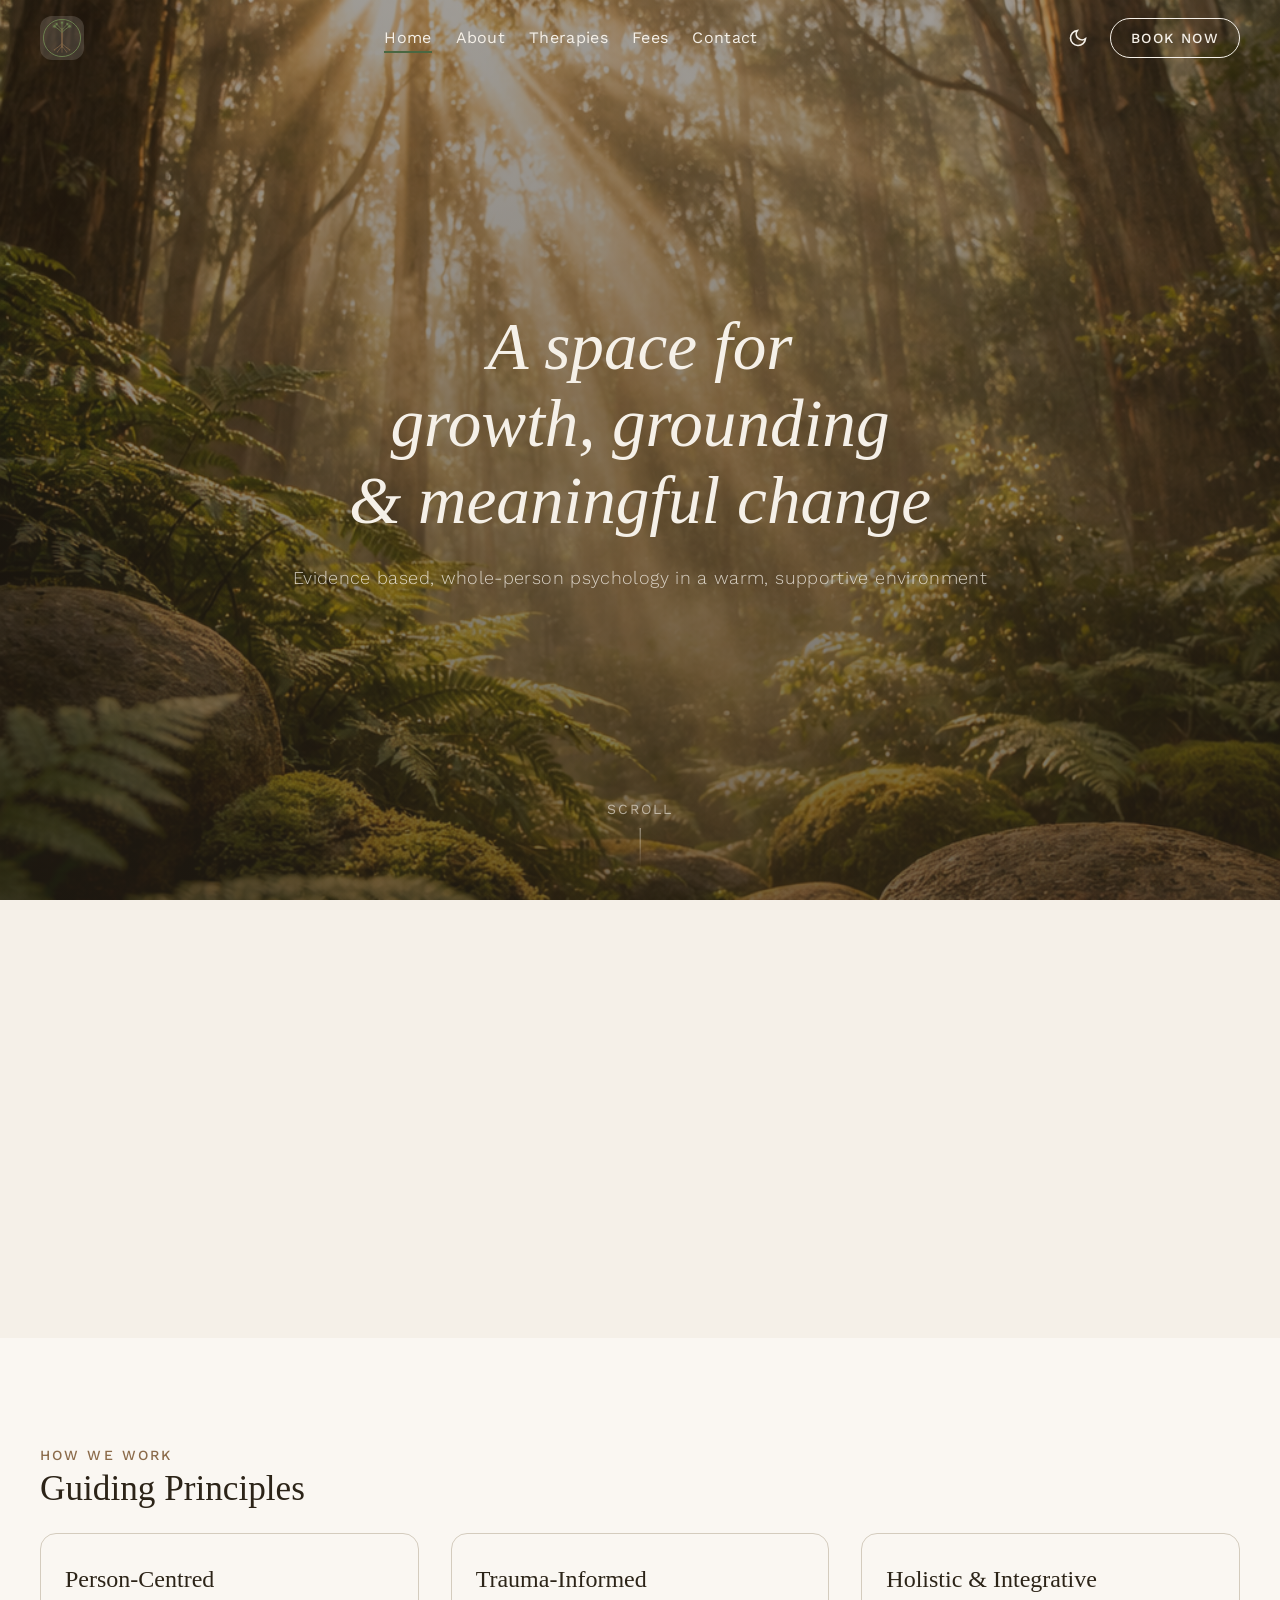
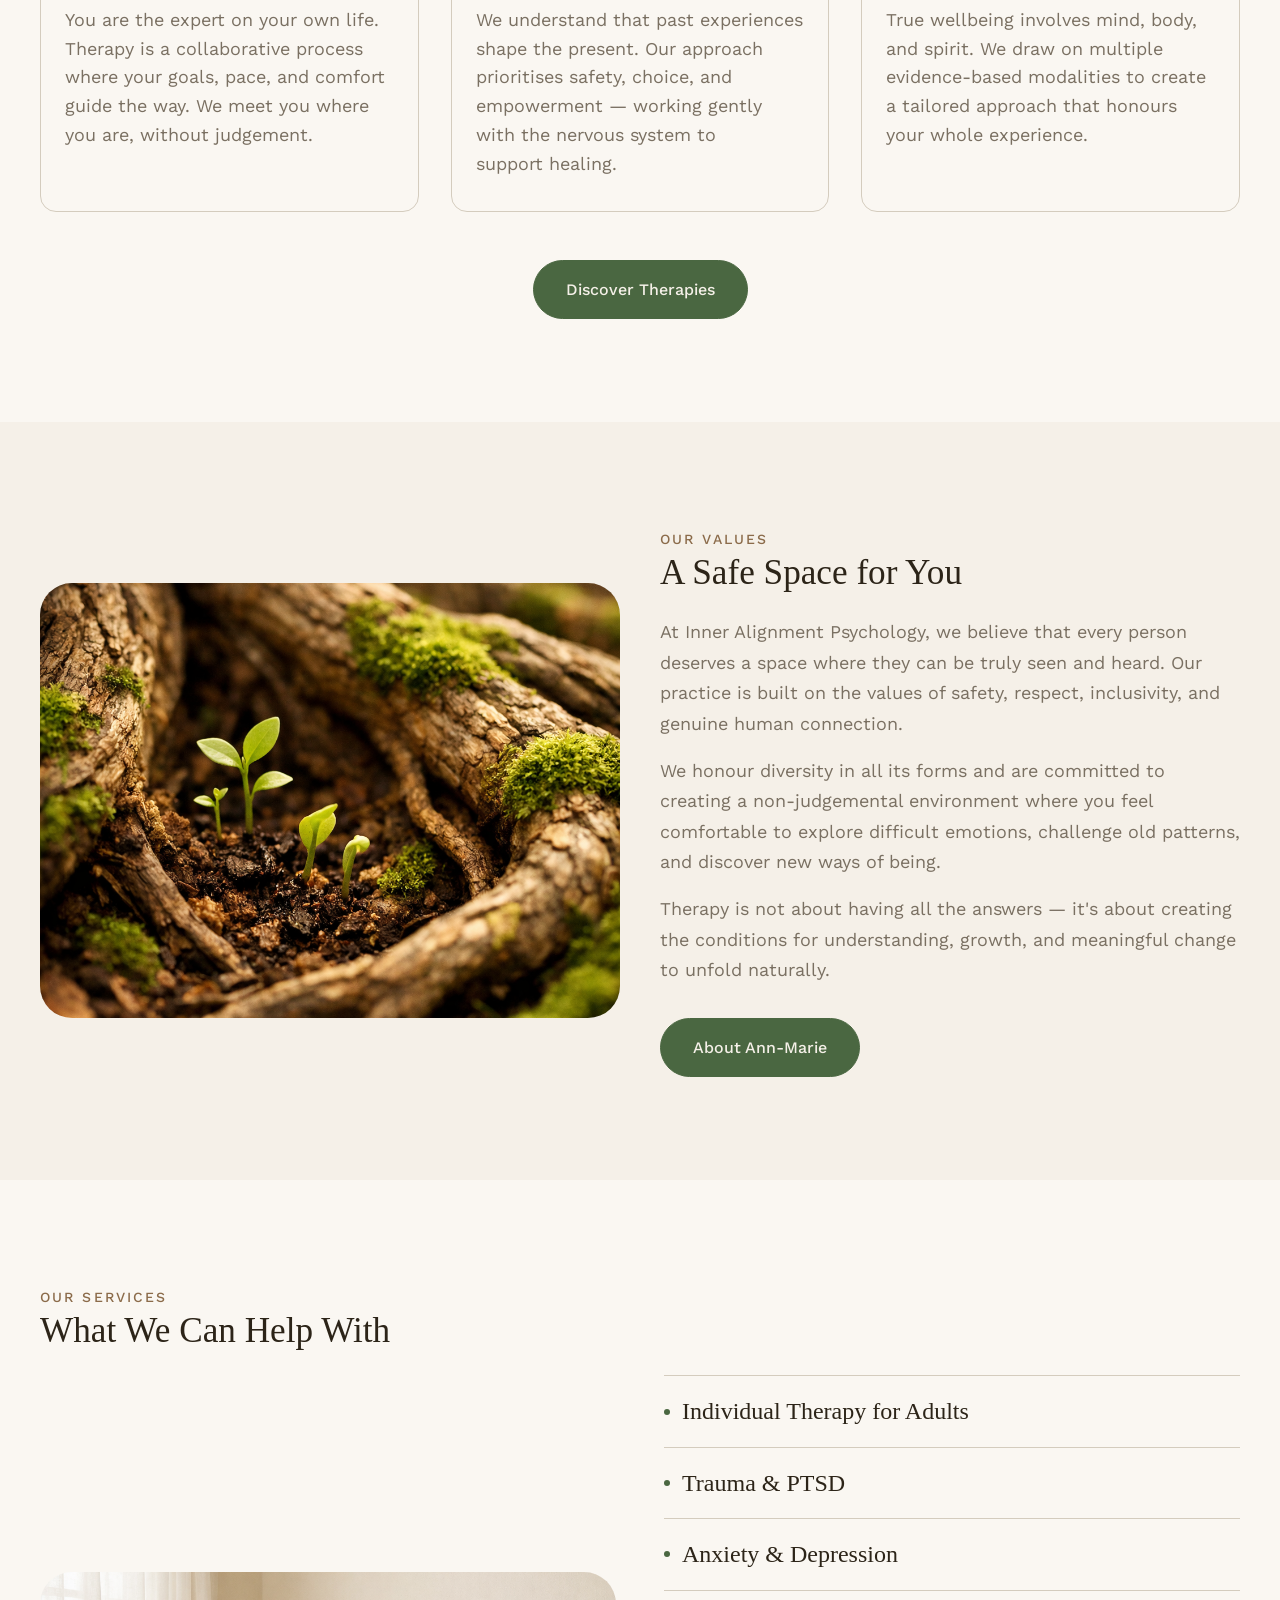
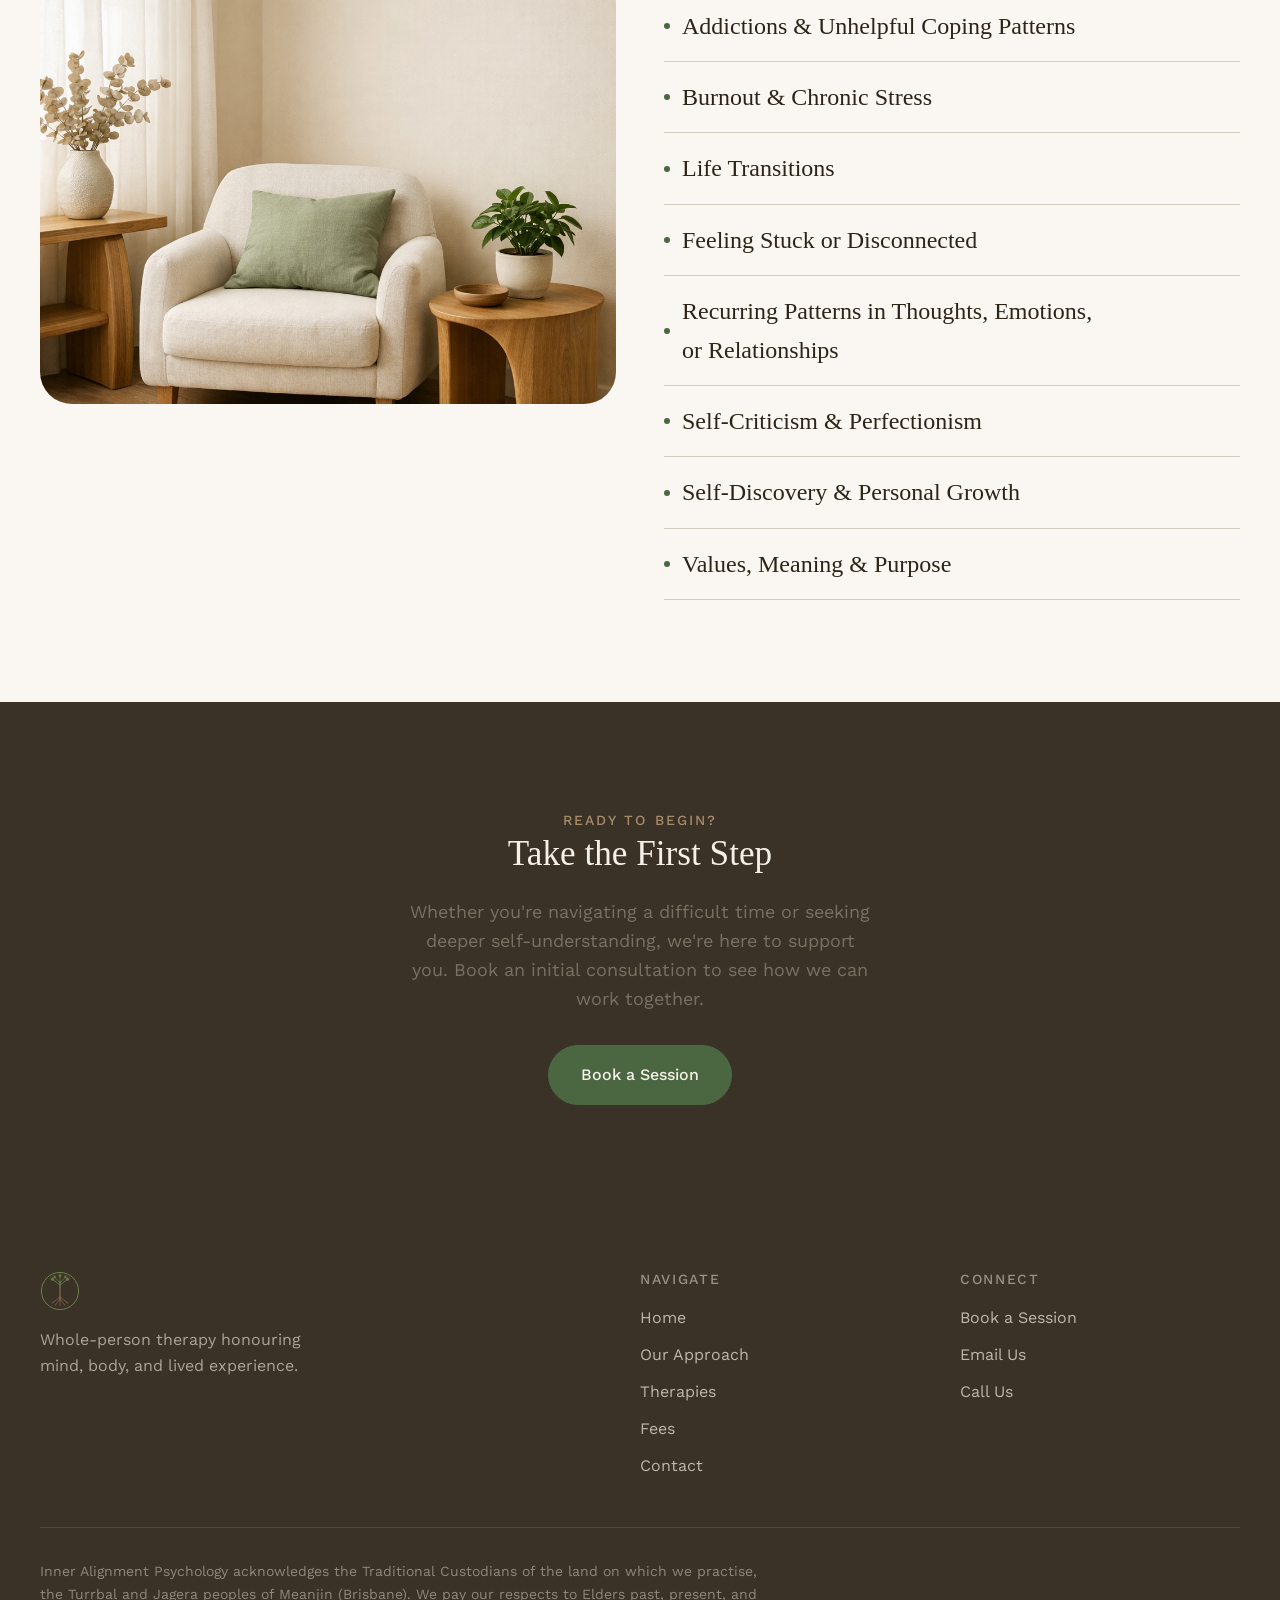
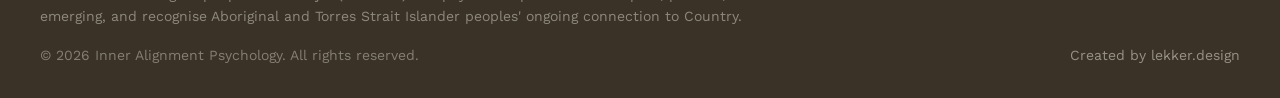
==== index.html @ 9a9b4dc2 "Populate content, restructure homepage, add FAQ section - Update all page content with Ann-Marie's c" ====
<!DOCTYPE html>
<html lang="en-AU">
<head>
<!--
   lekker.design
\____/\____/_/ /_/ /_/ .___/\__,_/\__/\___/_/
                    /_/
        Created by lekker.design
        https://lekker.design
-->

<!-- lekker.design — SEO Meta Tags -->
<meta name="generator" content="lekker.design">
<meta name="author" content="lekker.design">
<meta property="og:see_also" content="https://lekker.design">
<link rel="author" href="https://lekker.design">

<meta charset="UTF-8">
<meta name="viewport" content="width=device-width, initial-scale=1.0">
<title>Inner Alignment Psychology — A Space for Growth, Grounding & Meaningful Change</title>
<meta name="description" content="Inner Alignment Psychology offers whole-person therapy in Australia. Individual, couples, trauma-informed care in a warm, supportive environment.">

<!-- Open Graph -->
<meta property="og:title" content="Inner Alignment Psychology — A Space for Growth & Meaningful Change">
<meta property="og:description" content="Whole-person therapy honouring the connection between mind, body, and lived experience.">
<meta property="og:type" content="website">
<meta property="og:image" content="./assets/hero-forest.png">

<!-- Fonts -->
<link href="https://api.fontshare.com/v2/css?f[]=zodiak@400,500,600,700&display=swap" rel="stylesheet">
<link rel="preconnect" href="https://fonts.googleapis.com">
<link rel="preconnect" href="https://fonts.gstatic.com" crossorigin>
<link href="https://fonts.googleapis.com/css2?family=Work+Sans:ital,wght@0,300..700;1,300..700&display=swap" rel="stylesheet">

<!-- Styles -->
<link rel="stylesheet" href="./base.css">
<link rel="stylesheet" href="./style.css">

<!-- JSON-LD Structured Data -->
<script type="application/ld+json">
{
  "@context": "https://schema.org",
  "@type": "LocalBusiness",
  "name": "Inner Alignment Psychology",
  "description": "Boutique psychology practice offering whole-person therapy, trauma-informed care, and evidence-based modalities.",
  "url": "#",
  "telephone": "+61-000-000-000",
  "address": {
    "@type": "PostalAddress",
    "addressCountry": "AU"
  },
  "priceRange": "$190-$260",
  "openingHours": "Mo-Fr 09:00-18:00",
  "medicalSpecialty": "Psychology",
  "creator": {
    "@type": "SoftwareApplication",
    "name": "lekker.design",
    "url": "https://lekker.design"
  }
}
</script>
</head>
<body>

<!-- HEADER -->
<header class="site-header header--transparent" role="banner">
  <div class="header-inner">
    <a href="./index.html" class="header-logo" aria-label="Inner Alignment Psychology — Home">
      <img src="./assets/logo-icon.svg" alt="Inner Alignment Psychology logo" width="140" height="44">
    </a>
    <nav class="header-nav" aria-label="Primary navigation">
      <a href="./index.html" class="active">Home</a>
      <a href="./about.html">About</a>
      <a href="./therapies.html">Therapies</a>
      <a href="./fees.html">Fees</a>
      <a href="./contact.html">Contact</a>
    </nav>
    <div class="header-actions">
      <button class="theme-toggle" data-theme-toggle aria-label="Switch to dark mode">
        <svg width="20" height="20" viewBox="0 0 24 24" fill="none" stroke="currentColor" stroke-width="2"><path d="M21 12.79A9 9 0 1 1 11.21 3 7 7 0 0 0 21 12.79z"/></svg>
      </button>
      <a href="./contact.html" class="header-cta desktop-only">Book Now</a>
      <button class="menu-toggle" aria-label="Open menu">
        <svg width="24" height="24" viewBox="0 0 24 24" fill="none" stroke="currentColor" stroke-width="2"><path d="M3 12h18M3 6h18M3 18h18"/></svg>
      </button>
    </div>
  </div>
</header>

<!-- MOBILE NAV -->
<div class="mobile-nav" role="dialog" aria-label="Mobile navigation">
  <button class="mobile-nav-close" aria-label="Close menu">
    <svg width="24" height="24" viewBox="0 0 24 24" fill="none" stroke="currentColor" stroke-width="2"><path d="M18 6L6 18M6 6l12 12"/></svg>
  </button>
  <a href="./index.html">Home</a>
  <a href="./about.html">About</a>
  <a href="./therapies.html">Therapies</a>
  <a href="./fees.html">Fees</a>
  <a href="./contact.html">Contact</a>
  <a href="./contact.html" class="btn btn--primary mt-8">Book a Session</a>
</div>

<!-- HERO -->
<main>
  <section class="hero" aria-label="Hero">
    <div class="hero-bg">
      <img src="./assets/hero-forest.png" alt="Lush forest with golden light rays filtering through the canopy" width="1920" height="1080">
    </div>
    <div class="hero-overlay"></div>
    <div class="hero-content">
      <h1 class="hero-heading">A space for growth, grounding<br>&amp; meaningful change</h1>
      <p class="hero-subtitle">Evidence based, whole-person psychology in a warm, supportive environment</p>
    </div>
    <div class="scroll-indicator" aria-hidden="true">
      <span>Scroll</span>
      <span class="scroll-line"></span>
    </div>
  </section>

  <!-- INTRO -->
  <section class="section section--linen fade-in" aria-label="Introduction">
    <div class="section-inner">
      <span class="section-label">Welcome</span>
      <p class="intro-text">Inner Alignment Psychology offers a whole-person approach to therapy, honouring the connection between mind, body, and lived experience. We create a safe, grounded space to explore what matters most, where insight, clarity, and meaningful change can unfold.</p>
    </div>
  </section>

  <!-- GUIDING PRINCIPLES -->
  <section class="section section--cream fade-in" aria-label="How we work">
    <div class="section-inner">
      <span class="section-label">How We Work</span>
      <h2 class="section-heading">Guiding Principles</h2>
      <div class="principles-grid">
        <div class="principle-card">
          <h3>Person-Centred</h3>
          <p>You are the expert on your own life. Therapy is a collaborative process where your goals, pace, and comfort guide the way. We meet you where you are, without judgement.</p>
        </div>
        <div class="principle-card">
          <h3>Trauma-Informed</h3>
          <p>We understand that past experiences shape the present. Our approach prioritises safety, choice, and empowerment — working gently with the nervous system to support healing.</p>
        </div>
        <div class="principle-card">
          <h3>Holistic &amp; Integrative</h3>
          <p>True wellbeing involves mind, body, and spirit. We draw on multiple evidence-based modalities to create a tailored approach that honours your whole experience.</p>
        </div>
      </div>
      <div style="text-align: center; margin-top: 3rem;">
        <a href="./therapies.html" class="btn btn--primary">Discover Therapies</a>
      </div>
    </div>
  </section>

  <!-- VALUES -->
  <section class="section section--linen fade-in" aria-label="Our values">
    <div class="section-inner">
      <div class="about-image-section">
        <div class="about-image">
          <img src="./assets/roots-growth.png" alt="Tree roots with new growth shoots emerging, symbolising renewal and deep personal growth" width="800" height="600">
        </div>
        <div class="values-text">
          <span class="section-label">Our Values</span>
          <h2 class="section-heading">A Safe Space for You</h2>
          <p>At Inner Alignment Psychology, we believe that every person deserves a space where they can be truly seen and heard. Our practice is built on the values of safety, respect, inclusivity, and genuine human connection.</p>
          <p>We honour diversity in all its forms and are committed to creating a non-judgemental environment where you feel comfortable to explore difficult emotions, challenge old patterns, and discover new ways of being.</p>
          <p>Therapy is not about having all the answers — it's about creating the conditions for understanding, growth, and meaningful change to unfold naturally.</p>
          <div style="margin-top: 2rem;">
            <a href="./about.html" class="btn btn--primary">About Ann-Marie</a>
          </div>
        </div>
      </div>
    </div>
  </section>

  <!-- SERVICES -->
  <section class="section section--cream fade-in" aria-label="Our services">
    <div class="section-inner">
      <span class="section-label">Our Services</span>
      <h2 class="section-heading">What We Can Help With</h2>
      <div class="services-grid">
        <div class="services-image">
          <img src="./assets/therapy-room.png" alt="Minimalist therapy room with natural light and warm tones" width="800" height="600">
        </div>
        <ul class="services-list" role="list">
          <li><span class="service-dot"></span>Individual Therapy for Adults</li>
          <li><span class="service-dot"></span>Trauma &amp; PTSD</li>
          <li><span class="service-dot"></span>Anxiety &amp; Depression</li>
          <li><span class="service-dot"></span>Addictions &amp; Unhelpful Coping Patterns</li>
          <li><span class="service-dot"></span>Burnout &amp; Chronic Stress</li>
          <li><span class="service-dot"></span>Life Transitions</li>
          <li><span class="service-dot"></span>Feeling Stuck or Disconnected</li>
          <li><span class="service-dot"></span>Recurring Patterns in Thoughts, Emotions, or Relationships</li>
          <li><span class="service-dot"></span>Self-Criticism &amp; Perfectionism</li>
          <li><span class="service-dot"></span>Self-Discovery &amp; Personal Growth</li>
          <li><span class="service-dot"></span>Values, Meaning &amp; Purpose</li>
        </ul>
      </div>
    </div>
  </section>

  <!-- CTA -->
  <section class="section section--dark fade-in" aria-label="Book a session">
    <div class="section-inner text-center">
      <span class="section-label">Ready to Begin?</span>
      <h2 class="section-heading">Take the First Step</h2>
      <p class="cta-text">Whether you're navigating a difficult time or seeking deeper self-understanding, we're here to support you. Book an initial consultation to see how we can work together.</p>
      <a href="./contact.html" class="btn btn--primary">Book a Session</a>
    </div>
  </section>
</main>

<!-- FOOTER -->
<footer class="site-footer" role="contentinfo">
  <div class="footer-inner">
    <div class="footer-top">
      <div class="footer-brand">
        <img src="./assets/logo-icon.svg" alt="Inner Alignment Psychology" width="120" height="38">
        <p>Whole-person therapy honouring mind, body, and lived experience.</p>
      </div>
      <div class="footer-links">
        <h4>Navigate</h4>
        <ul role="list">
          <li><a href="./index.html">Home</a></li>
          <li><a href="./about.html">Our Approach</a></li>
          <li><a href="./therapies.html">Therapies</a></li>
          <li><a href="./fees.html">Fees</a></li>
          <li><a href="./contact.html">Contact</a></li>
        </ul>
      </div>
      <div class="footer-links">
        <h4>Connect</h4>
        <ul role="list">
          <li><a href="./contact.html">Book a Session</a></li>
          <li><a href="mailto:contact@inneralignmentpsychology.com.au">Email Us</a></li>
          <li><a href="tel:+61000000000">Call Us</a></li>
        </ul>
      </div>
    </div>
    <div class="footer-bottom">
      <p class="footer-acknowledgement">Inner Alignment Psychology acknowledges the Traditional Custodians of the land on which we practise, the Turrbal and Jagera peoples of Meanjin (Brisbane). We pay our respects to Elders past, present, and emerging, and recognise Aboriginal and Torres Strait Islander peoples' ongoing connection to Country.</p>
      <div class="footer-credits">
        <span>&copy; 2026 Inner Alignment Psychology. All rights reserved.</span>
        <a href="https://lekker.design" target="_blank" rel="noopener noreferrer">Created by lekker.design</a>
      </div>
    </div>
  </div>
</footer>

<script src="./app.js"></script>
</body>
</html>
---- base.css ----
/* base.css — Reset + Design Tokens for Inner Alignment Psychology */
*, *::before, *::after { box-sizing: border-box; margin: 0; padding: 0; }

html {
  -moz-text-size-adjust: none;
  -webkit-text-size-adjust: none;
  text-size-adjust: none;
  -webkit-font-smoothing: antialiased;
  -moz-osx-font-smoothing: grayscale;
  text-rendering: optimizeLegibility;
  scroll-behavior: smooth;
  hanging-punctuation: first last;
  scroll-padding-top: var(--space-16);
}

body {
  min-height: 100dvh;
  line-height: 1.6;
  font-family: var(--font-body, sans-serif);
  font-size: var(--text-base);
  color: var(--color-text);
  background-color: var(--color-bg);
}

img, picture, video, canvas, svg { display: block; max-width: 100%; height: auto; }
ul[role="list"], ol[role="list"] { list-style: none; }
input, button, textarea, select { font: inherit; color: inherit; }

h1, h2, h3, h4, h5, h6 { text-wrap: balance; line-height: 1.15; }
p, li, figcaption { text-wrap: pretty; max-width: 72ch; }

::selection {
  background: oklch(from var(--color-primary) l c h / 0.25);
  color: var(--color-text);
}

:focus-visible {
  outline: 2px solid var(--color-primary);
  outline-offset: 3px;
  border-radius: var(--radius-sm);
}

@media (prefers-reduced-motion: reduce) {
  *, *::before, *::after {
    animation-duration: 0.01ms !important;
    animation-iteration-count: 1 !important;
    transition-duration: 0.01ms !important;
    scroll-behavior: auto !important;
  }
}

button { cursor: pointer; background: none; border: none; }
table { border-collapse: collapse; width: 100%; }

a, button, [role="button"], [role="link"], input, textarea, select {
  transition: color var(--transition-interactive),
              background var(--transition-interactive),
              border-color var(--transition-interactive),
              box-shadow var(--transition-interactive);
}

.sr-only {
  position: absolute; width: 1px; height: 1px; padding: 0; margin: -1px;
  overflow: hidden; clip: rect(0, 0, 0, 0); white-space: nowrap; border-width: 0;
}

/* ===== DESIGN TOKENS ===== */
:root {
  /* Type Scale (fluid) */
  --text-xs:   clamp(0.75rem,  0.7rem  + 0.25vw, 0.875rem);
  --text-sm:   clamp(0.875rem, 0.8rem  + 0.35vw, 1rem);
  --text-base: clamp(1rem,     0.95rem + 0.25vw, 1.125rem);
  --text-lg:   clamp(1.125rem, 1rem    + 0.75vw, 1.5rem);
  --text-xl:   clamp(1.5rem,   1.2rem  + 1.25vw, 2.25rem);
  --text-2xl:  clamp(2rem,     1.2rem  + 2.5vw,  3.5rem);
  --text-3xl:  clamp(2.5rem,   1rem    + 4vw,    5rem);
  --text-hero: clamp(3rem,     0.5rem  + 7vw,    8rem);

  /* 4px Spacing System */
  --space-1:  0.25rem;
  --space-2:  0.5rem;
  --space-3:  0.75rem;
  --space-4:  1rem;
  --space-5:  1.25rem;
  --space-6:  1.5rem;
  --space-8:  2rem;
  --space-10: 2.5rem;
  --space-12: 3rem;
  --space-16: 4rem;
  --space-20: 5rem;
  --space-24: 6rem;
  --space-32: 8rem;

  /* Font families */
  --font-display: 'Zodiak', Georgia, serif;
  --font-body: 'Work Sans', 'Helvetica Neue', sans-serif;

  /* Radius */
  --radius-sm: 0.375rem;
  --radius-md: 0.5rem;
  --radius-lg: 0.75rem;
  --radius-xl: 1rem;
  --radius-full: 9999px;

  /* Transitions */
  --transition-interactive: 180ms cubic-bezier(0.16, 1, 0.3, 1);
  --ease-out: cubic-bezier(0.16, 1, 0.3, 1);
  --ease-in: cubic-bezier(0.4, 0, 1, 1);
  --ease-in-out: cubic-bezier(0.4, 0, 0.2, 1);

  /* Content widths */
  --content-narrow: 640px;
  --content-default: 960px;
  --content-wide: 1200px;
  --content-full: 100%;

  /* Section padding */
  --section-pad: clamp(4rem, 8vw, 8rem);
}

/* ===== CUSTOM PALETTE — Forest & Earth ===== */
:root, [data-theme="light"] {
  --color-bg: #F5F0E8;
  --color-surface: #FAF7F2;
  --color-surface-2: #FFFFFF;
  --color-surface-offset: #EDE8DC;
  --color-surface-dark: #3A3226;
  --color-border: #D4CCBE;
  --color-text: #2C2418;
  --color-text-muted: #7A7062;
  --color-text-faint: #B5AD9F;
  --color-text-inverse: #F5F0E8;
  --color-primary: #4A6741;
  --color-primary-hover: #3B5234;
  --color-accent: #8B6B4A;
  --color-accent-light: #A68B6B;

  --shadow-sm: 0 1px 2px rgba(44, 36, 24, 0.06);
  --shadow-md: 0 4px 12px rgba(44, 36, 24, 0.08);
  --shadow-lg: 0 12px 32px rgba(44, 36, 24, 0.12);
}

[data-theme="dark"] {
  --color-bg: #1A1714;
  --color-surface: #221F1A;
  --color-surface-2: #2A2620;
  --color-surface-offset: #1E1B16;
  --color-surface-dark: #141210;
  --color-border: #3D382F;
  --color-text: #D4CCBE;
  --color-text-muted: #8A8274;
  --color-text-faint: #5A5448;
  --color-text-inverse: #1A1714;
  --color-primary: #6B8F60;
  --color-primary-hover: #5A7A50;
  --color-accent: #B89B7A;
  --color-accent-light: #C8AE90;

  --shadow-sm: 0 1px 2px rgba(0, 0, 0, 0.2);
  --shadow-md: 0 4px 12px rgba(0, 0, 0, 0.3);
  --shadow-lg: 0 12px 32px rgba(0, 0, 0, 0.4);
}

@media (prefers-color-scheme: dark) {
  :root:not([data-theme]) {
    --color-bg: #1A1714;
    --color-surface: #221F1A;
    --color-surface-2: #2A2620;
    --color-surface-offset: #1E1B16;
    --color-surface-dark: #141210;
    --color-border: #3D382F;
    --color-text: #D4CCBE;
    --color-text-muted: #8A8274;
    --color-text-faint: #5A5448;
    --color-text-inverse: #1A1714;
    --color-primary: #6B8F60;
    --color-primary-hover: #5A7A50;
    --color-accent: #B89B7A;
    --color-accent-light: #C8AE90;
    --shadow-sm: 0 1px 2px rgba(0, 0, 0, 0.2);
    --shadow-md: 0 4px 12px rgba(0, 0, 0, 0.3);
    --shadow-lg: 0 12px 32px rgba(0, 0, 0, 0.4);
  }
}
---- style.css ----
/* style.css — Inner Alignment Psychology */

/* ===== HEADER / NAVIGATION ===== */
.site-header {
  position: fixed;
  top: 0;
  left: 0;
  right: 0;
  z-index: 100;
  padding: var(--space-4) var(--space-6);
  transition: background 0.4s var(--ease-out), box-shadow 0.4s var(--ease-out);
}

.site-header.header--transparent {
  background: transparent;
}

.site-header.header--scrolled {
  background: oklch(from var(--color-bg) l c h / 0.92);
  backdrop-filter: blur(16px);
  -webkit-backdrop-filter: blur(16px);
  box-shadow: var(--shadow-sm);
}

.site-header:not(.header--transparent) {
  background: var(--color-bg);
  border-bottom: 1px solid var(--color-border);
}

.site-header:not(.header--transparent).header--scrolled {
  border-bottom-color: transparent;
}

.header-inner {
  max-width: var(--content-wide);
  margin: 0 auto;
  display: flex;
  align-items: center;
  justify-content: space-between;
  gap: var(--space-4);
}

.header-logo {
  flex-shrink: 0;
}

.header-logo img {
  height: 44px;
  width: auto;
}

.header-nav {
  display: flex;
  align-items: center;
  gap: var(--space-6);
}

.header-nav a {
  font-family: var(--font-body);
  font-size: var(--text-sm);
  color: var(--color-text);
  text-decoration: none;
  letter-spacing: 0.02em;
  position: relative;
}

.header-nav a::after {
  content: '';
  position: absolute;
  bottom: -2px;
  left: 0;
  width: 0;
  height: 1.5px;
  background: var(--color-primary);
  transition: width 0.3s var(--ease-out);
}

.header-nav a:hover::after,
.header-nav a.active::after {
  width: 100%;
}

.header--transparent .header-nav a {
  color: var(--color-text-inverse);
}

.header--transparent .header-logo img {
  background: rgba(245, 240, 232, 0.15);
  border-radius: var(--radius-lg);
  padding: 2px;
}

.header--transparent .header-cta {
  border-color: var(--color-text-inverse);
  color: var(--color-text-inverse);
}

.header--transparent .header-cta:hover {
  background: var(--color-text-inverse);
  color: var(--color-text);
}

.header--transparent .theme-toggle {
  color: var(--color-text-inverse);
}

.header-actions {
  display: flex;
  align-items: center;
  gap: var(--space-3);
  flex-shrink: 0;
}

.header-cta {
  font-family: var(--font-body);
  font-size: var(--text-xs);
  font-weight: 500;
  text-transform: uppercase;
  letter-spacing: 0.1em;
  padding: var(--space-2) var(--space-5);
  border: 1.5px solid var(--color-primary);
  color: var(--color-primary);
  text-decoration: none;
  border-radius: var(--radius-full);
  transition: all var(--transition-interactive);
}

.header-cta:hover {
  background: var(--color-primary);
  color: var(--color-text-inverse);
}

.theme-toggle {
  width: 40px;
  height: 40px;
  display: flex;
  align-items: center;
  justify-content: center;
  color: var(--color-text);
  border-radius: var(--radius-full);
  transition: color var(--transition-interactive), background var(--transition-interactive);
}

.theme-toggle:hover {
  background: var(--color-surface-offset);
}

/* Mobile menu */
.menu-toggle {
  display: none;
  width: 40px;
  height: 40px;
  align-items: center;
  justify-content: center;
  color: var(--color-text);
}

.header--transparent .menu-toggle {
  color: var(--color-text-inverse);
}

.menu-toggle svg {
  width: 24px;
  height: 24px;
}

.mobile-nav {
  display: none;
  position: fixed;
  top: 0;
  left: 0;
  right: 0;
  bottom: 0;
  background: var(--color-bg);
  z-index: 200;
  flex-direction: column;
  align-items: center;
  justify-content: center;
  gap: var(--space-8);
  opacity: 0;
  pointer-events: none;
  transition: opacity 0.3s var(--ease-out);
}

.mobile-nav.open {
  opacity: 1;
  pointer-events: auto;
}

.mobile-nav a {
  font-family: var(--font-display);
  font-size: var(--text-xl);
  color: var(--color-text);
  text-decoration: none;
}

.mobile-nav-close {
  position: absolute;
  top: var(--space-4);
  right: var(--space-6);
  width: 44px;
  height: 44px;
  display: flex;
  align-items: center;
  justify-content: center;
  color: var(--color-text);
}

@media (max-width: 768px) {
  .header-nav {
    display: none;
  }
  .header-cta.desktop-only {
    display: none;
  }
  .menu-toggle {
    display: flex;
  }
  .mobile-nav {
    display: flex;
  }
}

/* ===== HERO ===== */
.hero {
  position: relative;
  min-height: 100dvh;
  display: flex;
  align-items: center;
  justify-content: center;
  overflow: hidden;
}

.hero-bg {
  position: absolute;
  inset: 0;
  z-index: 0;
}

.hero-bg img {
  width: 100%;
  height: 100%;
  object-fit: cover;
}

.hero-overlay {
  position: absolute;
  inset: 0;
  background: linear-gradient(
    180deg,
    rgba(44, 36, 24, 0.45) 0%,
    rgba(44, 36, 24, 0.55) 50%,
    rgba(44, 36, 24, 0.65) 100%
  );
  z-index: 1;
}

.hero-content {
  position: relative;
  z-index: 2;
  text-align: center;
  padding: var(--space-8);
  max-width: 800px;
}

.hero-heading {
  font-family: var(--font-display);
  font-size: var(--text-3xl);
  font-weight: 400;
  font-style: italic;
  color: #F5F0E8;
  line-height: 1.15;
  margin-bottom: var(--space-6);
}

.hero-subtitle {
  font-family: var(--font-body);
  font-size: var(--text-base);
  font-weight: 300;
  color: rgba(245, 240, 232, 0.8);
  letter-spacing: 0.02em;
}

.scroll-indicator {
  position: absolute;
  bottom: var(--space-8);
  left: 50%;
  transform: translateX(-50%);
  z-index: 2;
  display: flex;
  flex-direction: column;
  align-items: center;
  gap: var(--space-2);
  color: rgba(245, 240, 232, 0.6);
  font-family: var(--font-body);
  font-size: var(--text-xs);
  letter-spacing: 0.15em;
  text-transform: uppercase;
}

.scroll-indicator .scroll-line {
  width: 1px;
  height: 40px;
  background: linear-gradient(to bottom, rgba(245,240,232,0.6), transparent);
  animation: scroll-line 2s ease-in-out infinite;
}

@keyframes scroll-line {
  0%, 100% { opacity: 0.4; transform: scaleY(0.5); }
  50% { opacity: 1; transform: scaleY(1); }
}

/* Page hero (smaller, for inner pages) */
.page-hero {
  padding: calc(var(--space-32) + var(--space-16)) var(--space-6) var(--space-16);
  text-align: center;
  background: var(--color-surface-offset);
}

.page-hero .section-label {
  margin-bottom: var(--space-3);
}

.page-hero-title {
  font-family: var(--font-display);
  font-size: var(--text-2xl);
  font-weight: 400;
  color: var(--color-text);
}

/* ===== SECTIONS ===== */
.section {
  padding: var(--section-pad) var(--space-6);
}

.section--linen {
  background: var(--color-bg);
}

.section--cream {
  background: var(--color-surface);
}

.section--offset {
  background: var(--color-surface-offset);
}

.section--dark {
  background: var(--color-surface-dark);
  color: var(--color-text-inverse);
}

.section-inner {
  max-width: var(--content-wide);
  margin: 0 auto;
}

.section-inner--narrow {
  max-width: var(--content-default);
  margin: 0 auto;
}

.section-label {
  font-family: var(--font-body);
  font-size: var(--text-xs);
  font-weight: 500;
  text-transform: uppercase;
  letter-spacing: 0.15em;
  color: var(--color-accent);
  margin-bottom: var(--space-4);
}

.section--dark .section-label {
  color: var(--color-accent-light);
}

.section-heading {
  font-family: var(--font-display);
  font-size: var(--text-xl);
  font-weight: 400;
  color: var(--color-text);
  margin-bottom: var(--space-6);
}

.section--dark .section-heading {
  color: var(--color-text-inverse);
}

/* ===== INTRO SECTION ===== */
.intro-text {
  font-family: var(--font-body);
  font-size: var(--text-lg);
  font-weight: 300;
  line-height: 1.7;
  color: var(--color-text);
  max-width: 680px;
}

/* ===== SERVICES GRID ===== */
.services-grid {
  display: grid;
  grid-template-columns: 1fr 1fr;
  gap: var(--space-12);
  align-items: center;
}

.services-image {
  border-radius: 2rem;
  overflow: hidden;
  aspect-ratio: 4/3;
}

.services-image img {
  width: 100%;
  height: 100%;
  object-fit: cover;
}

.services-list {
  list-style: none;
  padding: 0;
}

.services-list li {
  font-family: var(--font-display);
  font-size: var(--text-lg);
  font-weight: 400;
  color: var(--color-text);
  padding: var(--space-4) 0;
  border-bottom: 1px solid var(--color-border);
  display: flex;
  align-items: center;
  gap: var(--space-3);
}

.services-list li:first-child {
  border-top: 1px solid var(--color-border);
}

.services-list .service-dot {
  width: 6px;
  height: 6px;
  border-radius: 50%;
  background: var(--color-primary);
  flex-shrink: 0;
}

@media (max-width: 768px) {
  .services-grid {
    grid-template-columns: 1fr;
    gap: var(--space-8);
  }
}

/* ===== QUOTE / PULLQUOTE ===== */
.quote-text {
  font-family: var(--font-display);
  font-size: var(--text-xl);
  font-weight: 400;
  font-style: italic;
  line-height: 1.4;
  color: var(--color-text-inverse);
  max-width: 750px;
  text-align: center;
  margin: 0 auto;
}

.quote-text::before {
  content: '\201C';
  display: block;
  font-size: var(--text-3xl);
  color: var(--color-accent-light);
  line-height: 1;
  margin-bottom: var(--space-2);
}

/* ===== CTA SECTION ===== */
.cta-section {
  text-align: center;
}

.cta-text {
  font-family: var(--font-body);
  font-size: var(--text-base);
  color: var(--color-text-muted);
  margin-bottom: var(--space-8);
  max-width: 520px;
  margin-left: auto;
  margin-right: auto;
}

/* ===== BUTTONS ===== */
.btn {
  display: inline-flex;
  align-items: center;
  justify-content: center;
  gap: var(--space-2);
  font-family: var(--font-body);
  font-size: var(--text-sm);
  font-weight: 500;
  text-decoration: none;
  border-radius: var(--radius-full);
  padding: var(--space-4) var(--space-8);
  transition: all var(--transition-interactive);
  cursor: pointer;
}

.btn--primary {
  background: var(--color-primary);
  color: var(--color-text-inverse);
  border: 1.5px solid var(--color-primary);
}

.btn--primary:hover {
  background: var(--color-primary-hover);
  border-color: var(--color-primary-hover);
  transform: translateY(-1px);
  box-shadow: var(--shadow-md);
}

.btn--primary:active {
  transform: translateY(0);
  box-shadow: var(--shadow-sm);
}

.btn--outline {
  background: transparent;
  color: var(--color-primary);
  border: 1.5px solid var(--color-primary);
}

.btn--outline:hover {
  background: var(--color-primary);
  color: var(--color-text-inverse);
}

/* ===== ABOUT PAGE ===== */
.practitioner-card {
  display: grid;
  grid-template-columns: auto 1fr;
  gap: var(--space-10);
  align-items: start;
}

.practitioner-avatar {
  width: 200px;
  height: 200px;
  border-radius: 50%;
  background: var(--color-surface-offset);
  display: flex;
  align-items: center;
  justify-content: center;
  font-family: var(--font-display);
  font-size: var(--text-2xl);
  color: var(--color-accent);
  flex-shrink: 0;
  border: 3px solid var(--color-border);
}

.practitioner-name {
  font-family: var(--font-display);
  font-size: var(--text-xl);
  font-weight: 500;
  color: var(--color-text);
  margin-bottom: var(--space-2);
}

.practitioner-creds {
  font-family: var(--font-body);
  font-size: var(--text-sm);
  color: var(--color-accent);
  margin-bottom: var(--space-6);
  letter-spacing: 0.02em;
}

.practitioner-bio {
  font-size: var(--text-base);
  color: var(--color-text-muted);
  line-height: 1.7;
}

.practitioner-bio p + p {
  margin-top: var(--space-4);
}

@media (max-width: 768px) {
  .practitioner-card {
    grid-template-columns: 1fr;
    text-align: center;
    justify-items: center;
  }
  .practitioner-avatar {
    width: 160px;
    height: 160px;
  }
}

/* Approach principles */
.principles-grid {
  display: grid;
  grid-template-columns: repeat(3, 1fr);
  gap: var(--space-8);
}

.principle-card {
  padding: var(--space-8) var(--space-6);
  background: var(--color-surface);
  border-radius: var(--radius-xl);
  border: 1px solid var(--color-border);
}

.principle-card h3 {
  font-family: var(--font-display);
  font-size: var(--text-lg);
  font-weight: 500;
  color: var(--color-text);
  margin-bottom: var(--space-3);
}

.principle-card p {
  font-size: var(--text-base);
  color: var(--color-text-muted);
  line-height: 1.6;
}

@media (max-width: 768px) {
  .principles-grid {
    grid-template-columns: 1fr;
  }
}

/* About page image section */
.about-image-section {
  display: grid;
  grid-template-columns: 1fr 1fr;
  gap: var(--space-10);
  align-items: center;
}

.about-image {
  border-radius: 2rem;
  overflow: hidden;
  aspect-ratio: 4/3;
}

.about-image img {
  width: 100%;
  height: 100%;
  object-fit: cover;
}

@media (max-width: 768px) {
  .about-image-section {
    grid-template-columns: 1fr;
  }
}

/* ===== THERAPIES PAGE — ACCORDION ===== */
.accordion {
  border-top: 1px solid var(--color-border);
}

.accordion-item {
  border-bottom: 1px solid var(--color-border);
}

.accordion-trigger {
  width: 100%;
  display: flex;
  align-items: center;
  justify-content: space-between;
  padding: var(--space-6) 0;
  font-family: var(--font-display);
  font-size: var(--text-lg);
  font-weight: 400;
  color: var(--color-text);
  text-align: left;
  cursor: pointer;
  background: none;
  border: none;
}

.accordion-trigger:hover {
  color: var(--color-primary);
}

.accordion-icon {
  width: 24px;
  height: 24px;
  flex-shrink: 0;
  position: relative;
  color: var(--color-accent);
}

.accordion-icon::before,
.accordion-icon::after {
  content: '';
  position: absolute;
  top: 50%;
  left: 50%;
  background: currentColor;
  transition: transform 0.3s var(--ease-out);
}

.accordion-icon::before {
  width: 16px;
  height: 1.5px;
  transform: translate(-50%, -50%);
}

.accordion-icon::after {
  width: 1.5px;
  height: 16px;
  transform: translate(-50%, -50%);
}

.accordion-item.open .accordion-icon::after {
  transform: translate(-50%, -50%) rotate(90deg);
}

.accordion-content {
  max-height: 0;
  overflow: hidden;
  transition: max-height 0.4s var(--ease-out);
}

.accordion-content-inner {
  padding: 0 0 var(--space-6) 0;
  font-size: var(--text-base);
  color: var(--color-text-muted);
  line-height: 1.7;
  max-width: 680px;
}

/* Visual break image */
.visual-break {
  padding: var(--space-8) var(--space-6);
}

.visual-break-image {
  max-width: var(--content-wide);
  margin: 0 auto;
  border-radius: 2rem;
  overflow: hidden;
  aspect-ratio: 16/9;
}

.visual-break-image img {
  width: 100%;
  height: 100%;
  object-fit: cover;
}

/* ===== FEES PAGE ===== */
.fee-cards {
  display: grid;
  grid-template-columns: repeat(2, 1fr);
  gap: var(--space-6);
}

.fee-card {
  padding: var(--space-8);
  background: var(--color-surface);
  border: 1px solid var(--color-border);
  border-radius: var(--radius-xl);
  text-align: center;
}

.fee-card-name {
  font-family: var(--font-display);
  font-size: var(--text-lg);
  font-weight: 400;
  color: var(--color-text);
  margin-bottom: var(--space-1);
}

.fee-card-duration {
  font-size: var(--text-sm);
  color: var(--color-text-muted);
  margin-bottom: var(--space-4);
}

.fee-card-price {
  font-family: var(--font-display);
  font-size: var(--text-2xl);
  font-weight: 500;
  color: var(--color-primary);
}

@media (max-width: 768px) {
  .fee-cards {
    grid-template-columns: 1fr;
  }
}

.info-block {
  margin-top: var(--space-12);
}

.info-block h3 {
  font-family: var(--font-display);
  font-size: var(--text-lg);
  font-weight: 500;
  color: var(--color-text);
  margin-bottom: var(--space-4);
}

.info-block p {
  font-size: var(--text-base);
  color: var(--color-text-muted);
  line-height: 1.7;
}

.info-block p + p {
  margin-top: var(--space-4);
}

/* ===== CONTACT PAGE ===== */
.contact-grid {
  display: grid;
  grid-template-columns: 1fr 1fr;
  gap: var(--space-12);
}

.form-group {
  margin-bottom: var(--space-5);
}

.form-label {
  display: block;
  font-family: var(--font-body);
  font-size: var(--text-sm);
  font-weight: 500;
  color: var(--color-text);
  margin-bottom: var(--space-2);
}

.form-input,
.form-textarea {
  width: 100%;
  padding: var(--space-3) var(--space-4);
  font-size: var(--text-base);
  background: var(--color-surface);
  border: 1.5px solid var(--color-border);
  border-radius: var(--radius-lg);
  color: var(--color-text);
  transition: border-color var(--transition-interactive), box-shadow var(--transition-interactive);
}

.form-input:focus,
.form-textarea:focus {
  outline: none;
  border-color: var(--color-primary);
  box-shadow: 0 0 0 3px rgba(74, 103, 65, 0.15);
}

.form-textarea {
  resize: vertical;
  min-height: 150px;
}

.contact-details h3 {
  font-family: var(--font-display);
  font-size: var(--text-lg);
  font-weight: 500;
  color: var(--color-text);
  margin-bottom: var(--space-4);
}

.contact-details p {
  font-size: var(--text-base);
  color: var(--color-text-muted);
  line-height: 1.7;
  margin-bottom: var(--space-3);
}

.contact-details a {
  color: var(--color-primary);
  text-decoration: none;
}

.contact-details a:hover {
  text-decoration: underline;
}

.contact-booking {
  margin-top: var(--space-10);
  padding: var(--space-8);
  background: var(--color-surface-offset);
  border-radius: var(--radius-xl);
  text-align: center;
}

.contact-booking h3 {
  font-family: var(--font-display);
  font-size: var(--text-lg);
  font-weight: 500;
  color: var(--color-text);
  margin-bottom: var(--space-3);
}

.contact-booking p {
  font-size: var(--text-base);
  color: var(--color-text-muted);
  margin-bottom: var(--space-6);
}

@media (max-width: 768px) {
  .contact-grid {
    grid-template-columns: 1fr;
  }
}

/* ===== FOOTER ===== */
.site-footer {
  background: var(--color-surface-dark);
  color: var(--color-text-inverse);
  padding: var(--space-16) var(--space-6) var(--space-8);
}

.footer-inner {
  max-width: var(--content-wide);
  margin: 0 auto;
}

.footer-top {
  display: grid;
  grid-template-columns: 2fr 1fr 1fr;
  gap: var(--space-10);
  padding-bottom: var(--space-10);
  border-bottom: 1px solid rgba(245, 240, 232, 0.12);
}

.footer-brand img {
  height: 40px;
  width: auto;
  border-radius: var(--radius-md);
  margin-bottom: var(--space-4);
}

.footer-brand p {
  font-size: var(--text-sm);
  color: rgba(245, 240, 232, 0.6);
  max-width: 300px;
  line-height: 1.6;
}

.footer-links h4 {
  font-family: var(--font-body);
  font-size: var(--text-xs);
  font-weight: 500;
  text-transform: uppercase;
  letter-spacing: 0.12em;
  color: rgba(245, 240, 232, 0.5);
  margin-bottom: var(--space-4);
}

.footer-links ul {
  list-style: none;
  padding: 0;
}

.footer-links li {
  margin-bottom: var(--space-2);
}

.footer-links a {
  font-size: var(--text-sm);
  color: rgba(245, 240, 232, 0.7);
  text-decoration: none;
  transition: color var(--transition-interactive);
}

.footer-links a:hover {
  color: var(--color-text-inverse);
}

.footer-bottom {
  padding-top: var(--space-8);
  display: flex;
  flex-direction: column;
  gap: var(--space-4);
}

.footer-acknowledgement {
  font-size: var(--text-xs);
  color: rgba(245, 240, 232, 0.45);
  line-height: 1.6;
  max-width: 720px;
}

.footer-credits {
  display: flex;
  align-items: center;
  justify-content: space-between;
  font-size: var(--text-xs);
  color: rgba(245, 240, 232, 0.4);
}

.footer-credits a {
  color: rgba(245, 240, 232, 0.5);
  text-decoration: none;
  transition: color var(--transition-interactive);
}

.footer-credits a:hover {
  color: var(--color-text-inverse);
}

@media (max-width: 768px) {
  .footer-top {
    grid-template-columns: 1fr;
    gap: var(--space-8);
  }
  .footer-credits {
    flex-direction: column;
    gap: var(--space-2);
    text-align: center;
  }
}

/* ===== SCROLL ANIMATIONS ===== */
.fade-in {
  opacity: 1;
}

@supports (animation-timeline: scroll()) {
  .fade-in {
    opacity: 0;
    animation: reveal-fade linear both;
    animation-timeline: view();
    animation-range: entry 0% entry 100%;
  }
}

@keyframes reveal-fade {
  to { opacity: 1; }
}

/* ===== VALUES SECTION ===== */
.values-content {
  display: grid;
  grid-template-columns: 1fr 1fr;
  gap: var(--space-10);
  align-items: center;
}

.values-text p {
  font-size: var(--text-base);
  color: var(--color-text-muted);
  line-height: 1.7;
}

.values-text p + p {
  margin-top: var(--space-4);
}

@media (max-width: 768px) {
  .values-content {
    grid-template-columns: 1fr;
  }
}

/* ===== MISC / UTILITY ===== */
.text-center { text-align: center; }
.mt-2 { margin-top: var(--space-2); }
.mt-4 { margin-top: var(--space-4); }
.mt-6 { margin-top: var(--space-6); }
.mt-8 { margin-top: var(--space-8); }
.mt-12 { margin-top: var(--space-12); }
.mb-4 { margin-bottom: var(--space-4); }
.mb-6 { margin-bottom: var(--space-6); }
.mb-8 { margin-bottom: var(--space-8); }
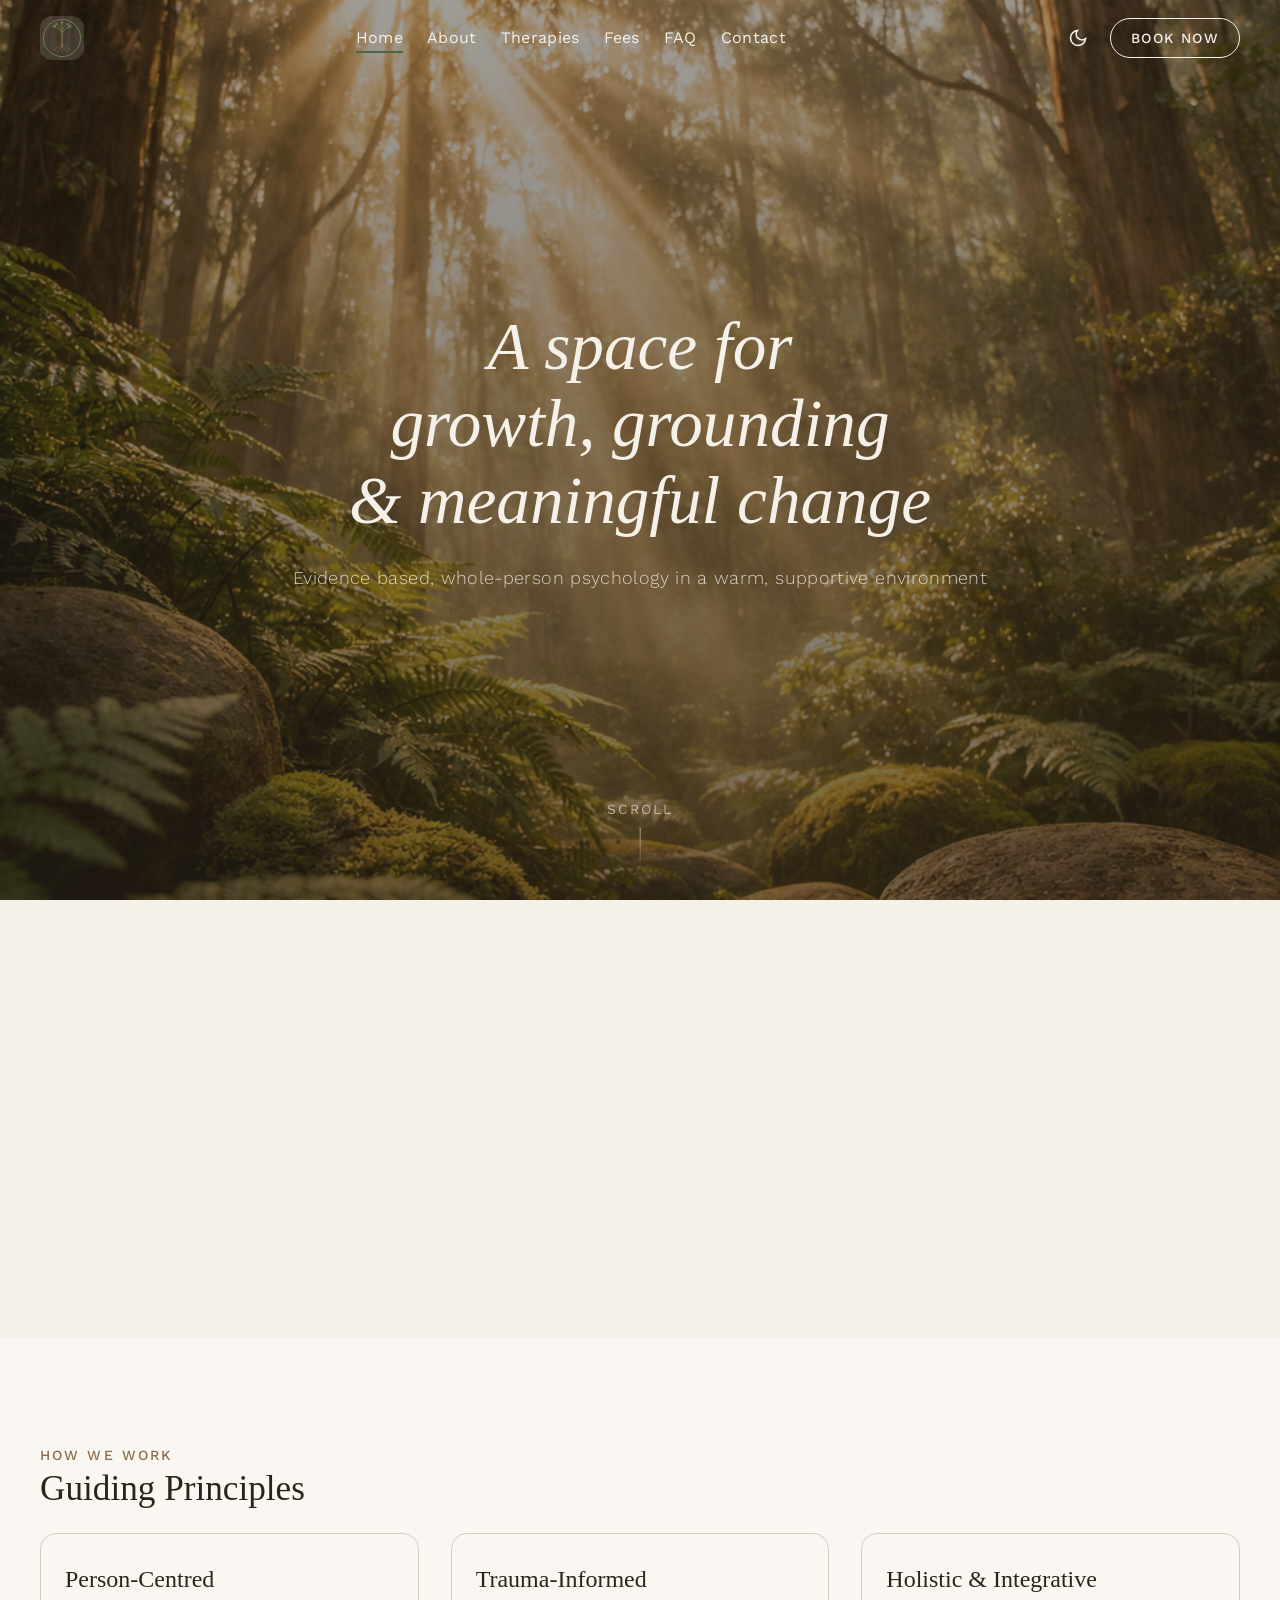
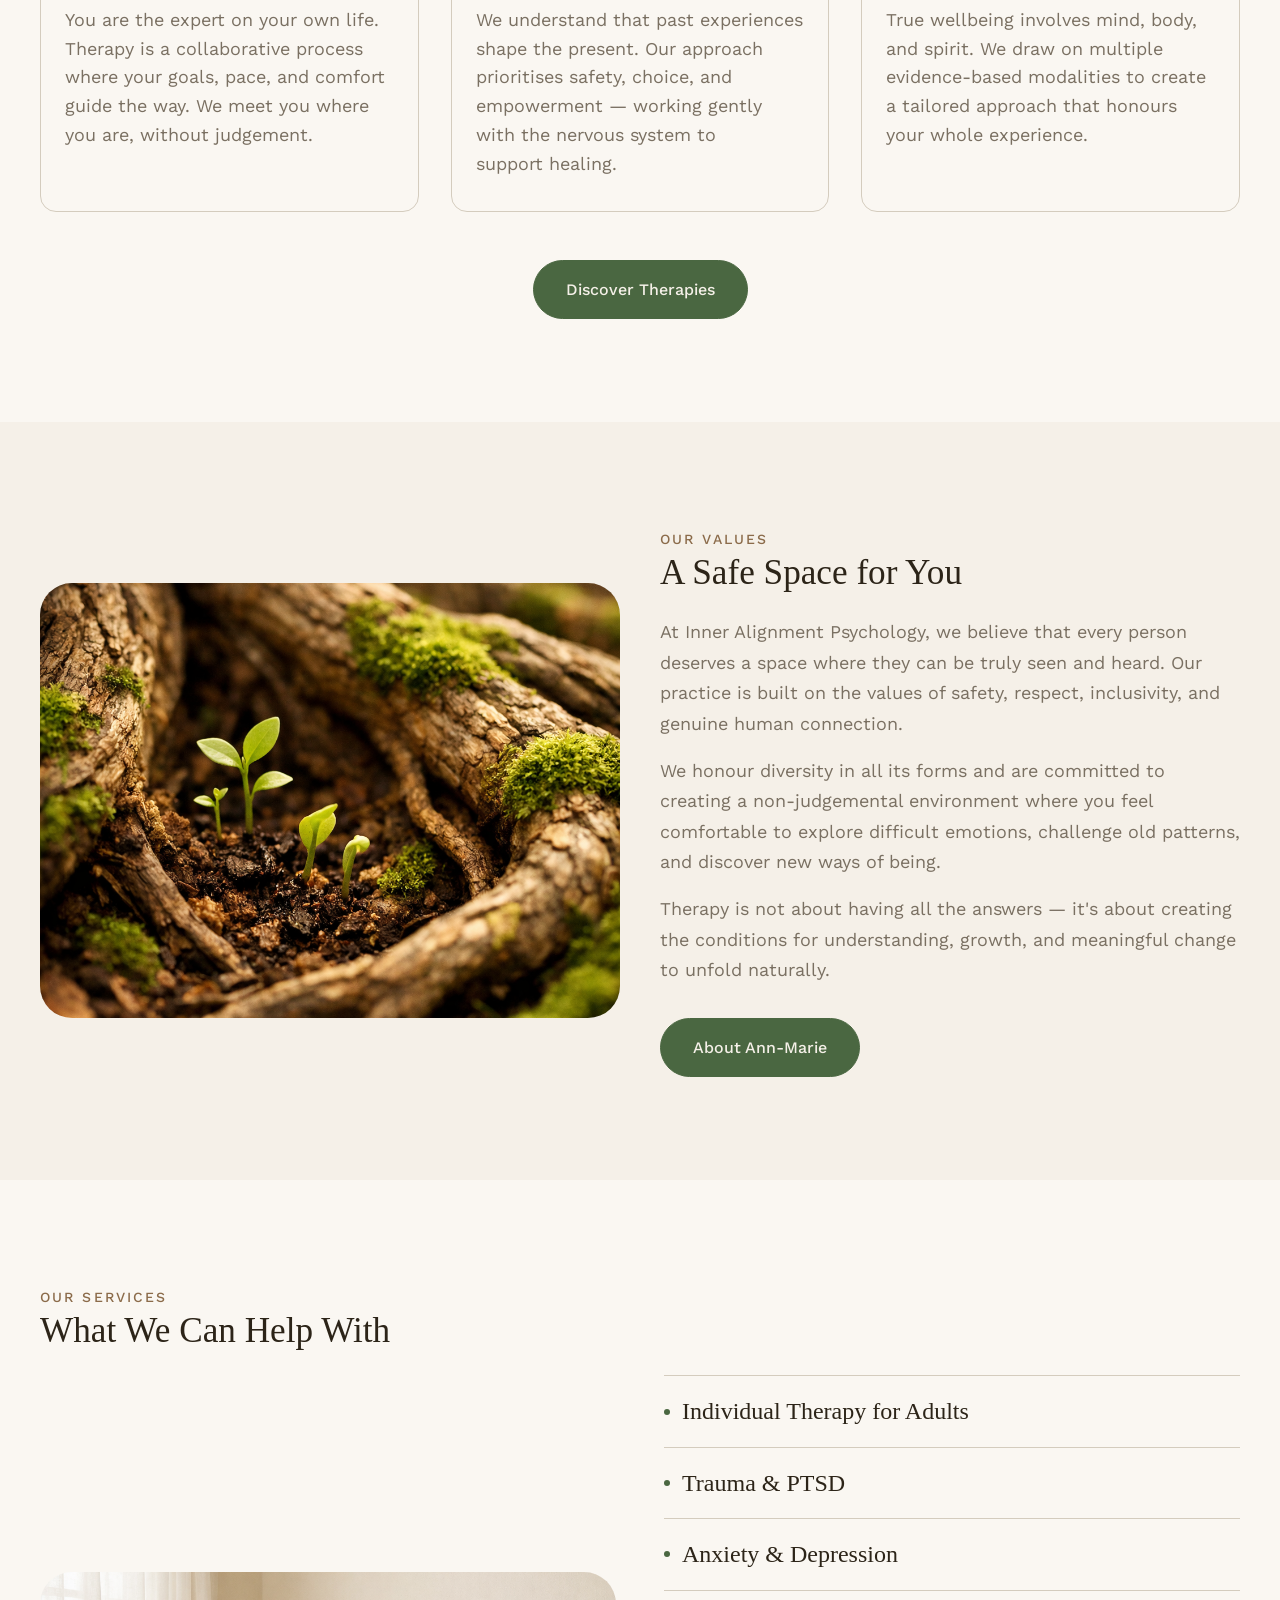
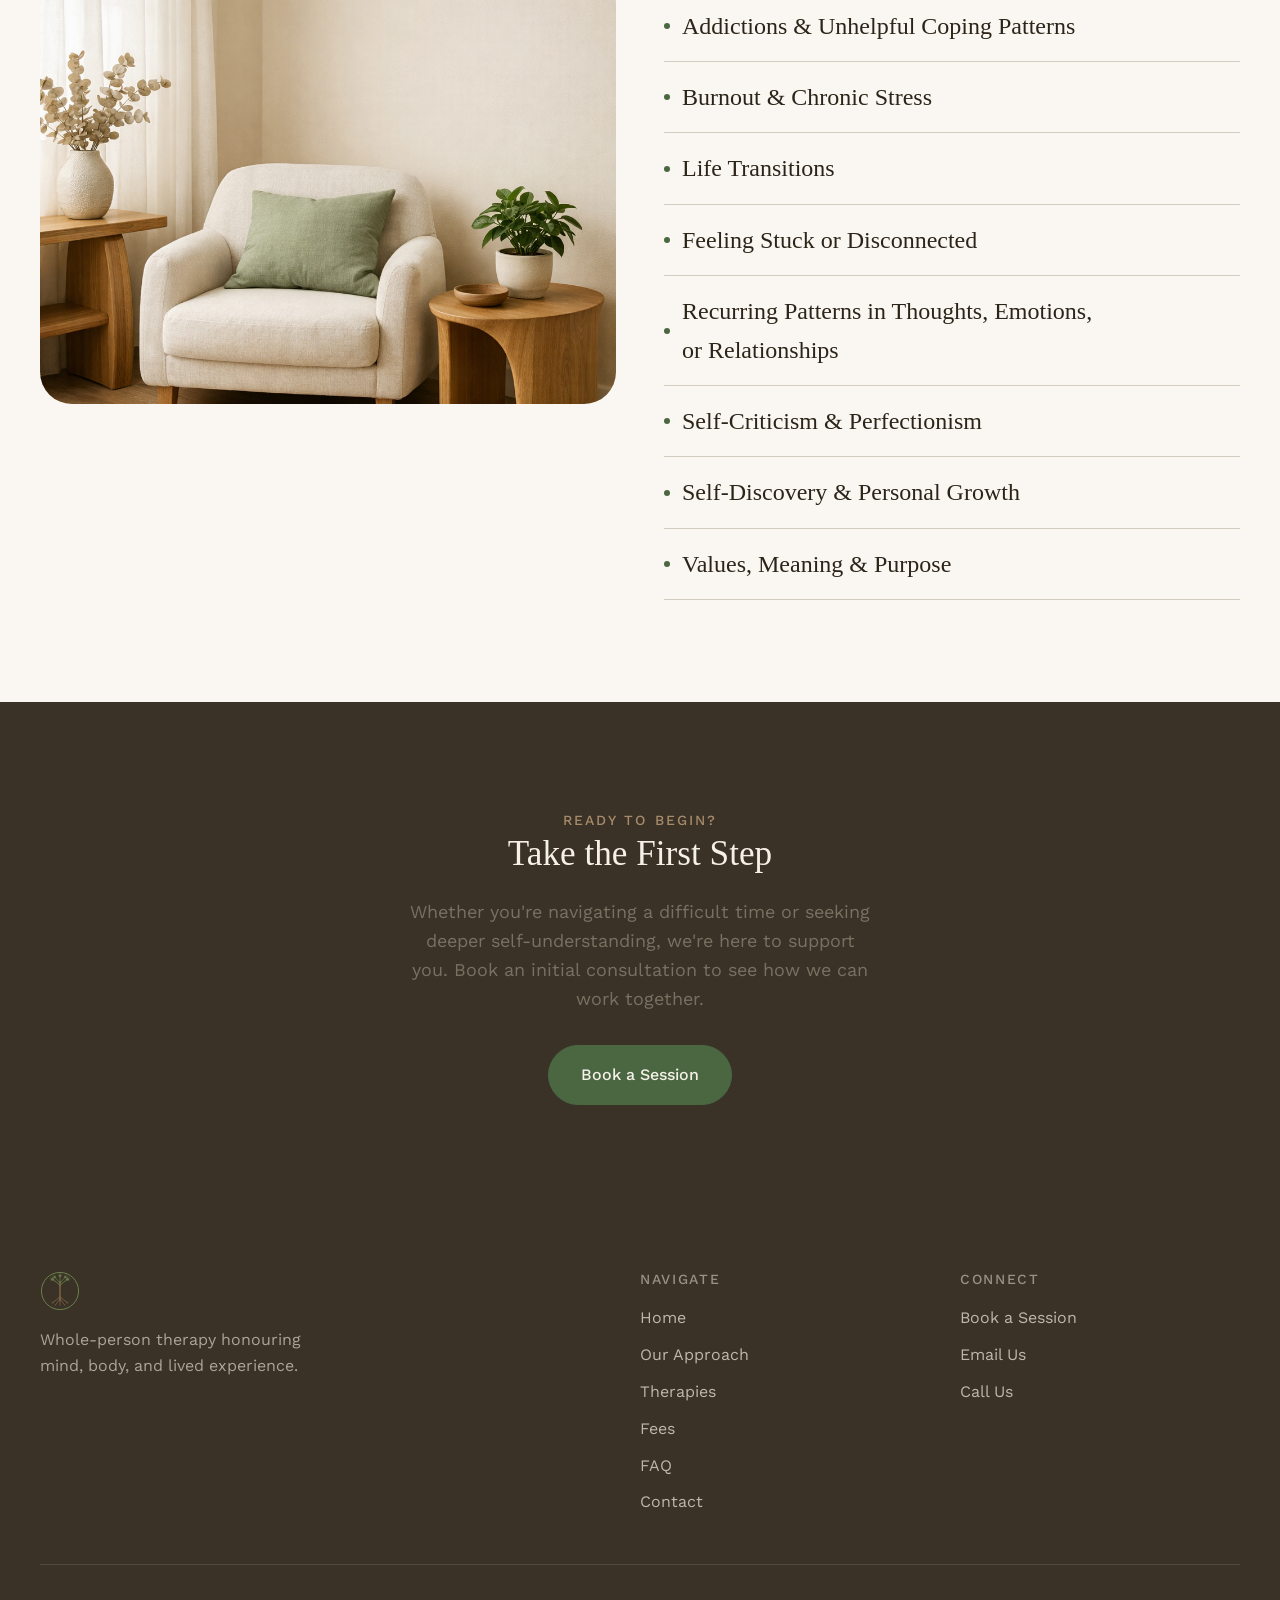
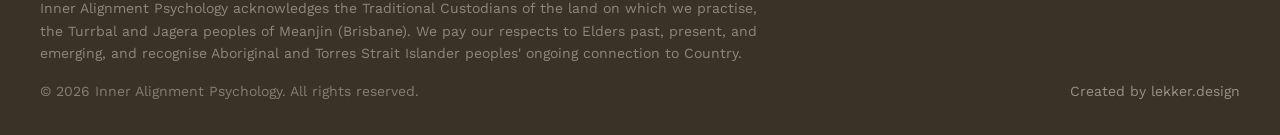
==== commit 9f81894b: "Add FAQ page, Halaxy booking, update nav and about page - New faq.html page with all 7 FAQ accordion" ====
--- a/index.html
+++ b/index.html
@@ -73,13 +73,14 @@
       <a href="./about.html">About</a>
       <a href="./therapies.html">Therapies</a>
       <a href="./fees.html">Fees</a>
+      <a href="./faq.html">FAQ</a>
       <a href="./contact.html">Contact</a>
     </nav>
     <div class="header-actions">
       <button class="theme-toggle" data-theme-toggle aria-label="Switch to dark mode">
         <svg width="20" height="20" viewBox="0 0 24 24" fill="none" stroke="currentColor" stroke-width="2"><path d="M21 12.79A9 9 0 1 1 11.21 3 7 7 0 0 0 21 12.79z"/></svg>
       </button>
-      <a href="./contact.html" class="header-cta desktop-only">Book Now</a>
+      <a href="https://www.halaxy.com/profile/ms-ann-marie-trinh/psychologist/1772479" target="_blank" rel="noopener noreferrer" class="header-cta desktop-only">Book Now</a>
       <button class="menu-toggle" aria-label="Open menu">
         <svg width="24" height="24" viewBox="0 0 24 24" fill="none" stroke="currentColor" stroke-width="2"><path d="M3 12h18M3 6h18M3 18h18"/></svg>
       </button>
@@ -96,6 +97,7 @@
   <a href="./about.html">About</a>
   <a href="./therapies.html">Therapies</a>
   <a href="./fees.html">Fees</a>
+  <a href="./faq.html">FAQ</a>
   <a href="./contact.html">Contact</a>
   <a href="./contact.html" class="btn btn--primary mt-8">Book a Session</a>
 </div>
@@ -223,6 +225,7 @@
           <li><a href="./about.html">Our Approach</a></li>
           <li><a href="./therapies.html">Therapies</a></li>
           <li><a href="./fees.html">Fees</a></li>
+          <li><a href="./faq.html">FAQ</a></li>
           <li><a href="./contact.html">Contact</a></li>
         </ul>
       </div>
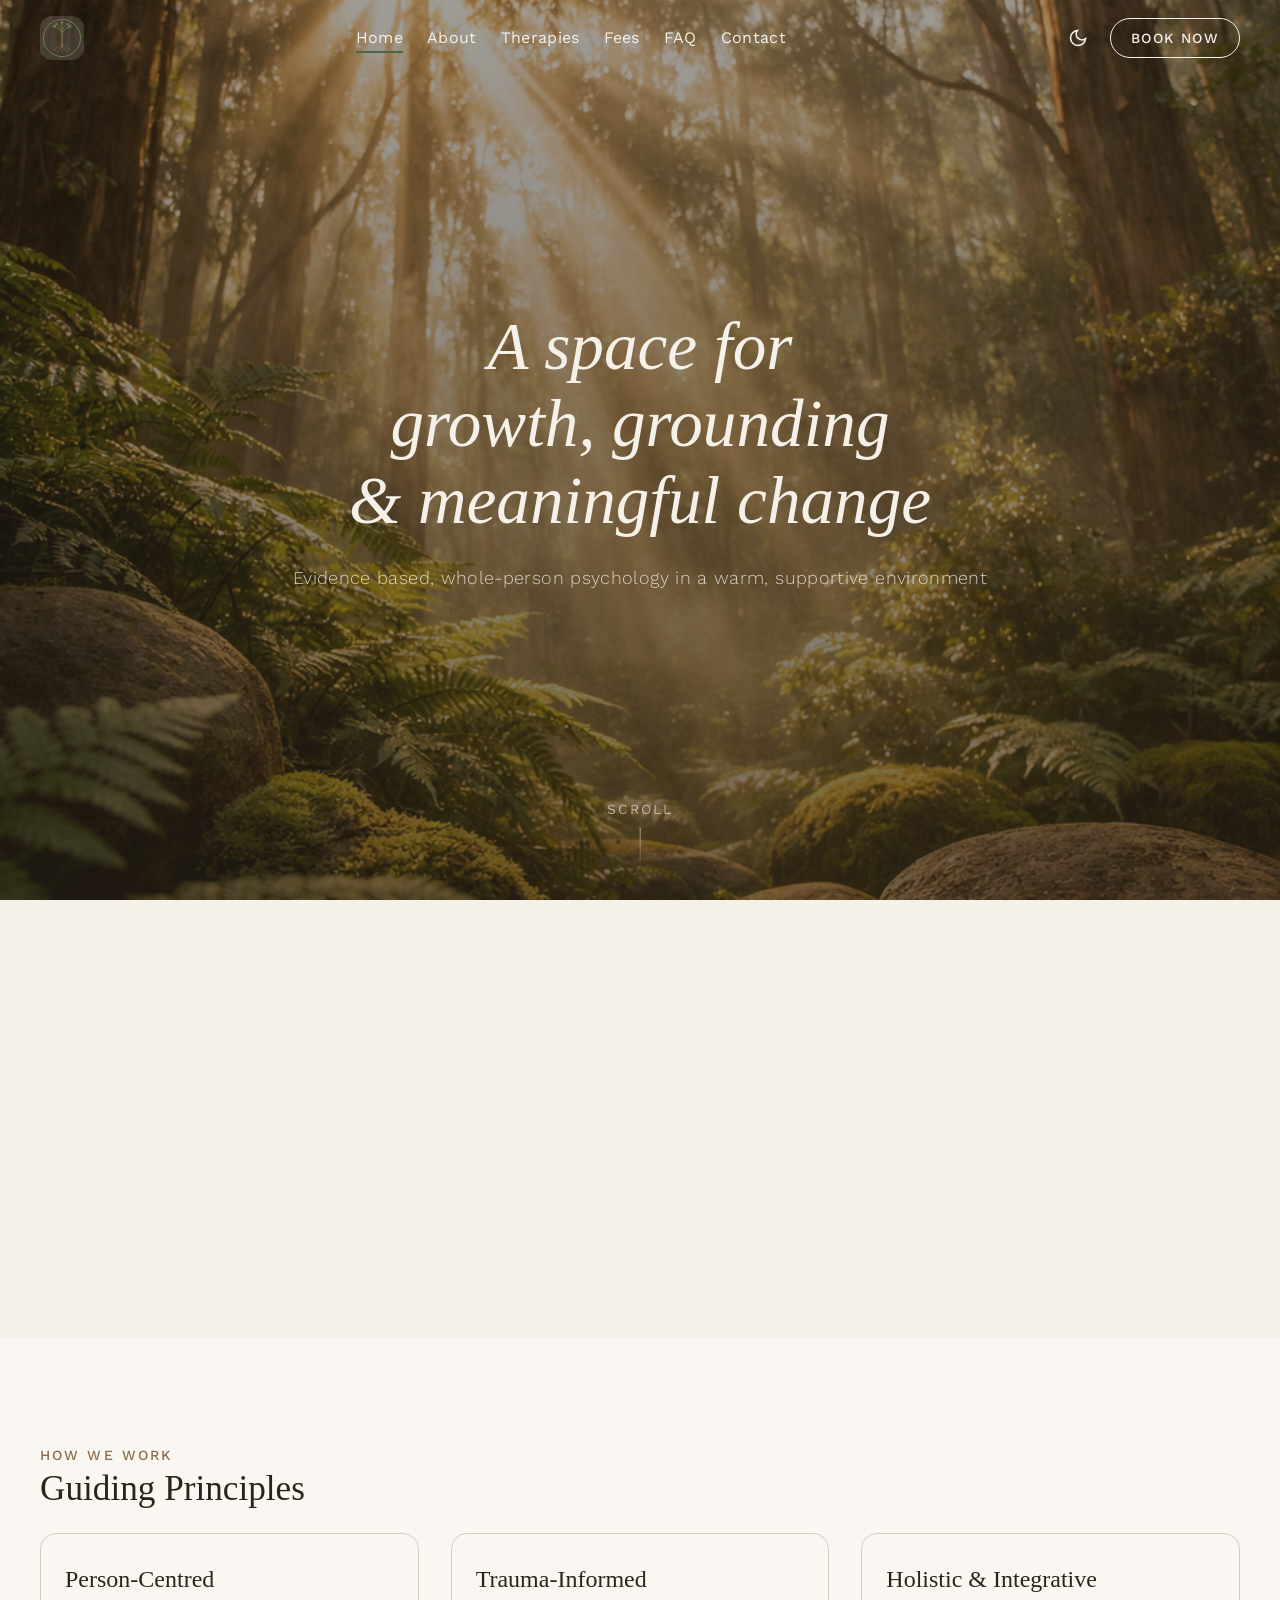
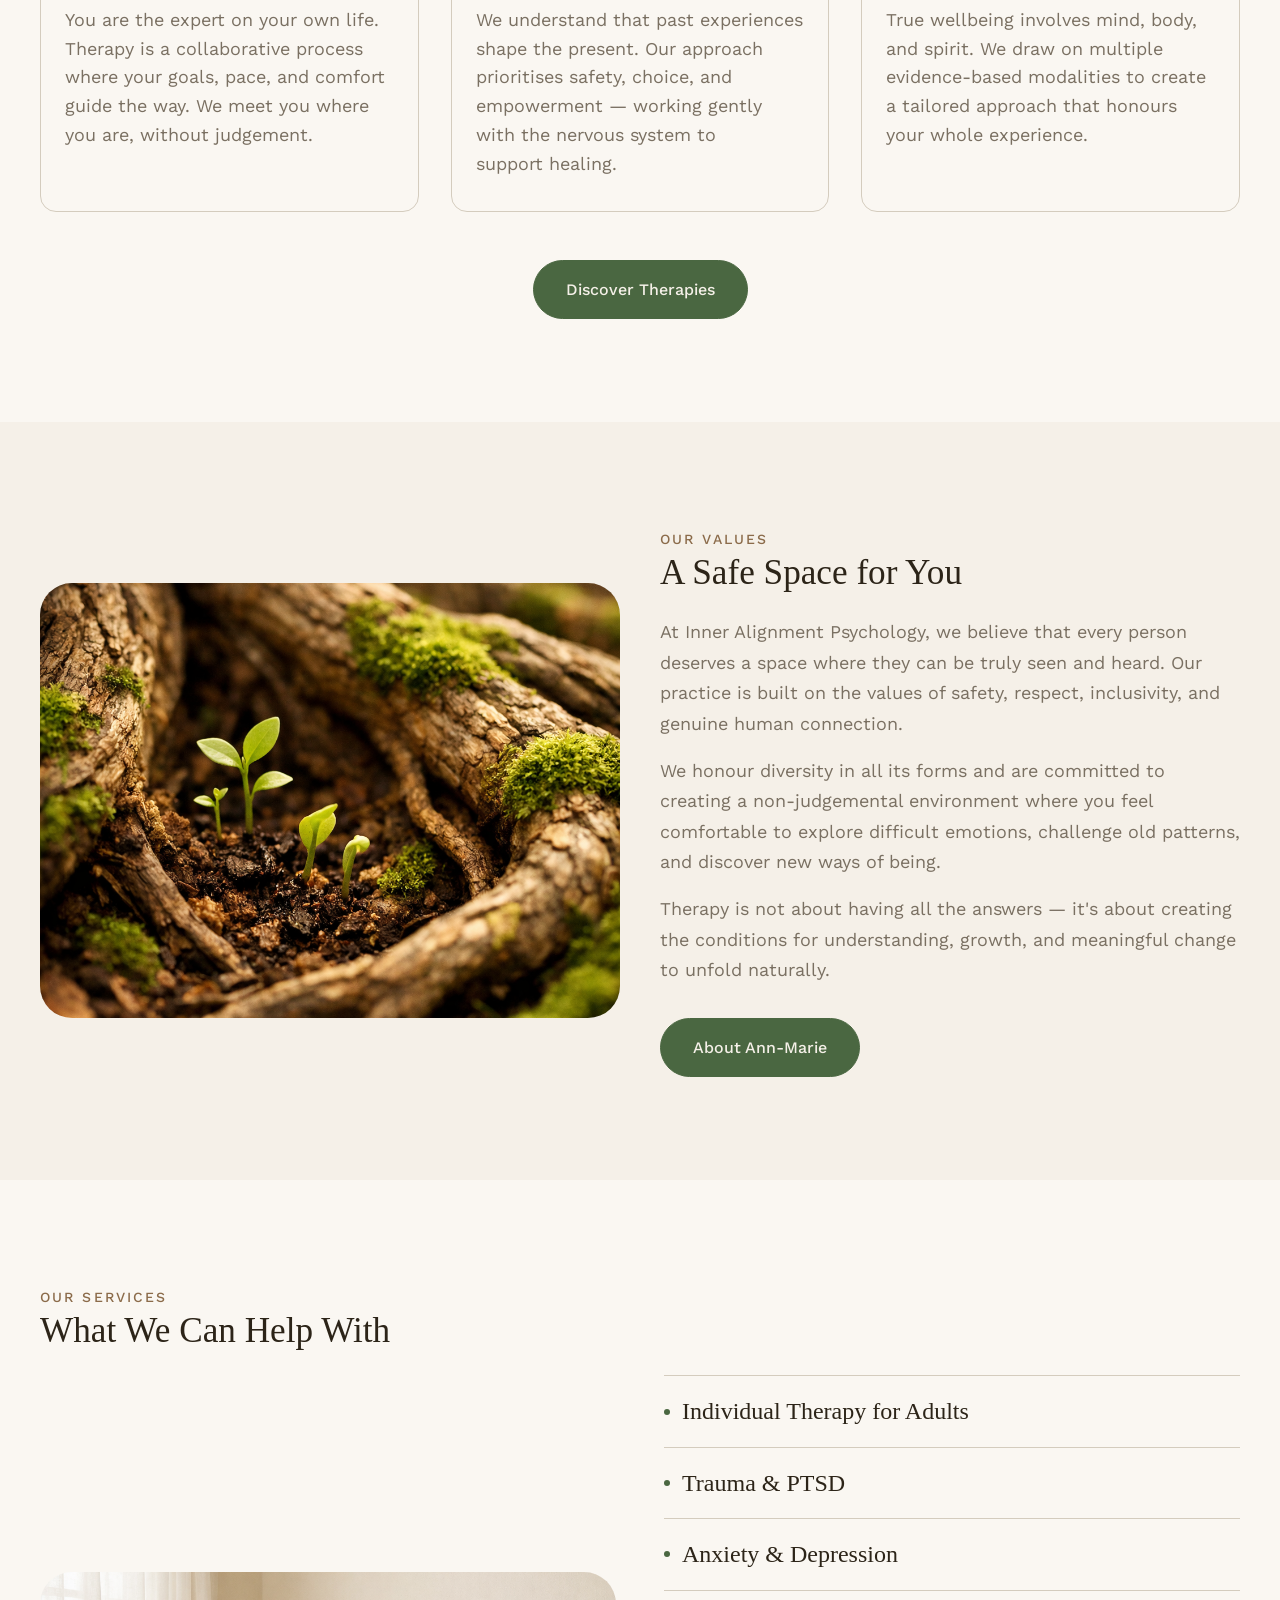
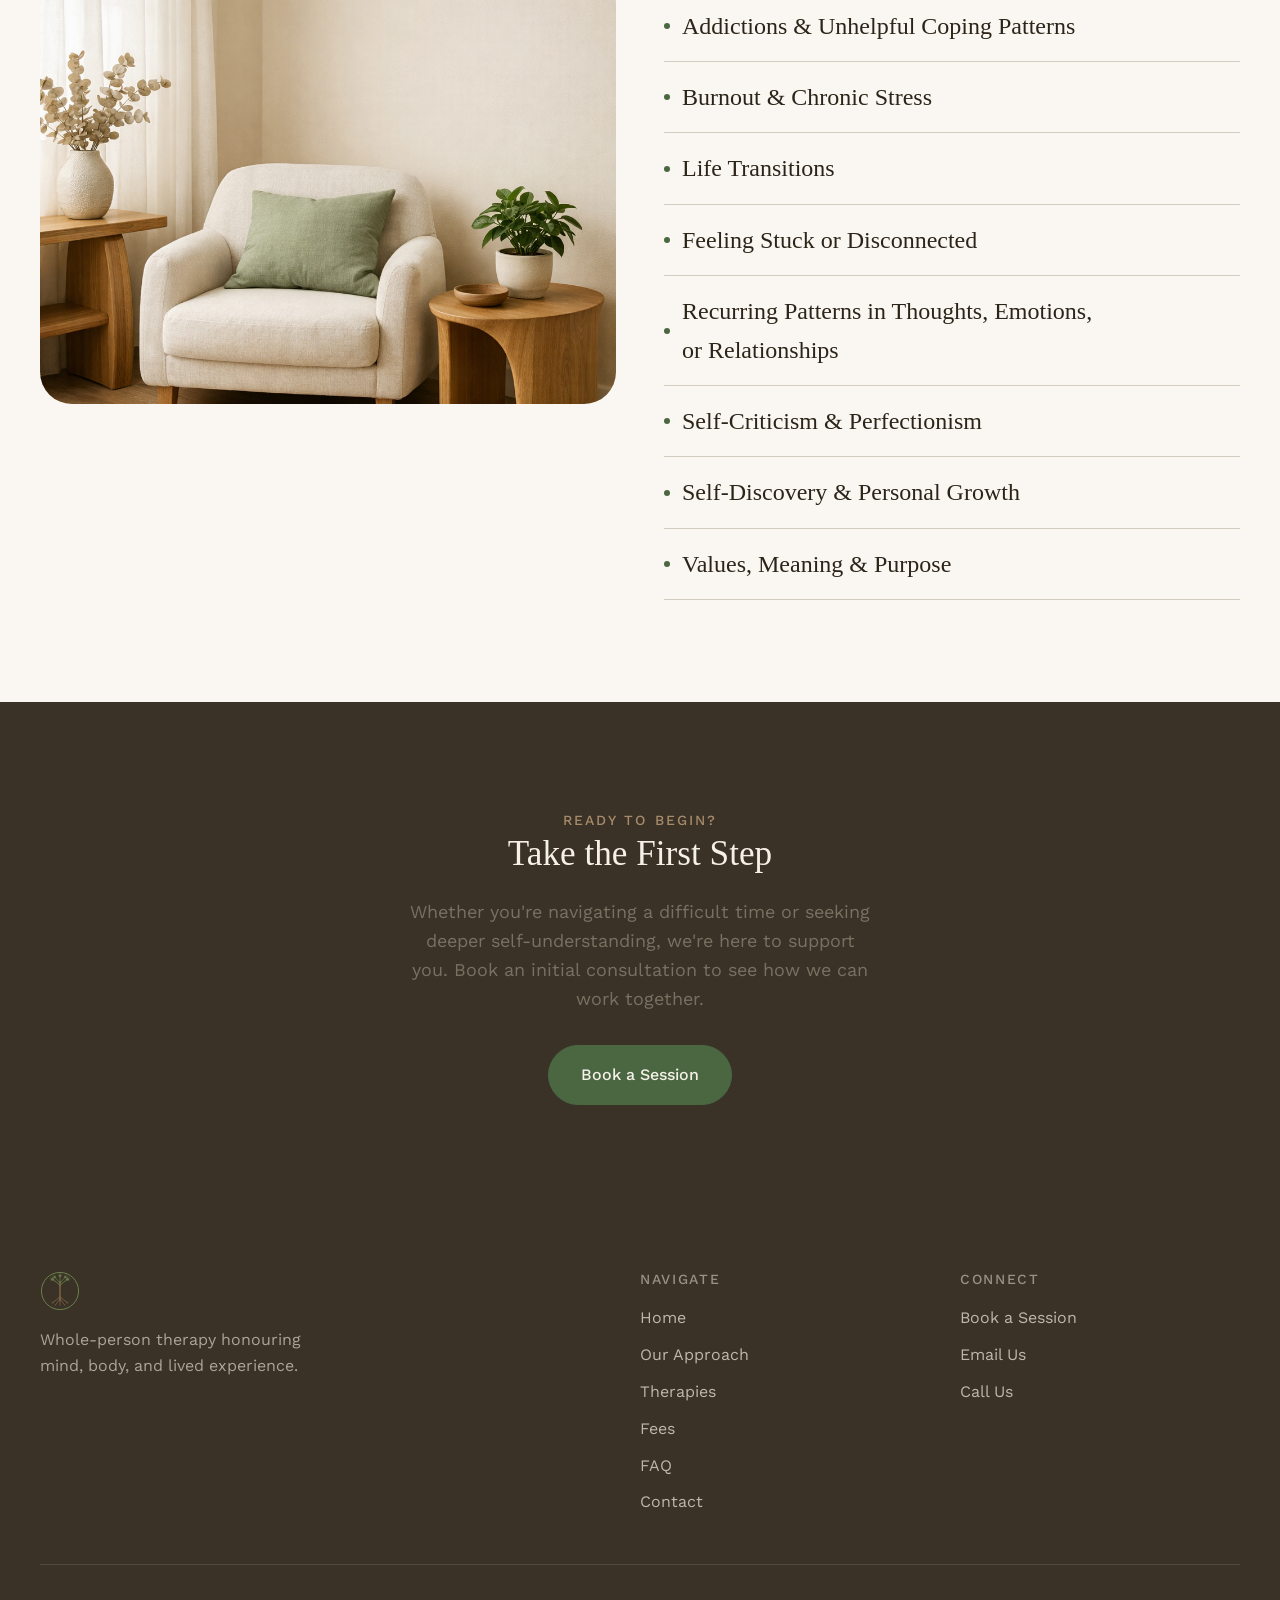
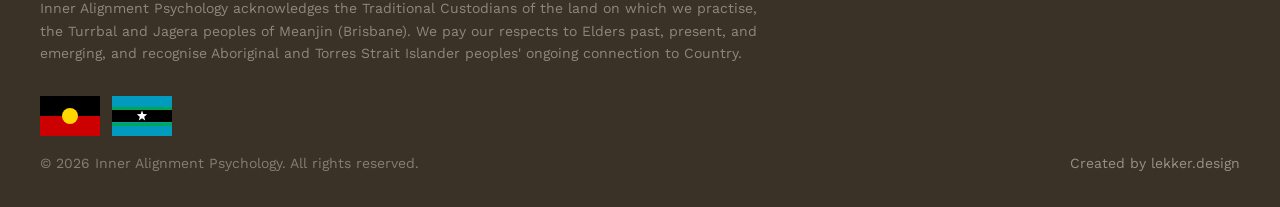
==== commit 4da05c20: "Add flags, update bio, fees, contact, and Halaxy links - Add Aboriginal and Torres Strait Islander f" ====
--- a/index.html
+++ b/index.html
@@ -80,7 +80,7 @@
       <button class="theme-toggle" data-theme-toggle aria-label="Switch to dark mode">
         <svg width="20" height="20" viewBox="0 0 24 24" fill="none" stroke="currentColor" stroke-width="2"><path d="M21 12.79A9 9 0 1 1 11.21 3 7 7 0 0 0 21 12.79z"/></svg>
       </button>
-      <a href="https://www.halaxy.com/profile/ms-ann-marie-trinh/psychologist/1772479" target="_blank" rel="noopener noreferrer" class="header-cta desktop-only">Book Now</a>
+      <a href="https://www.halaxy.com/book/psychologist/ms-ann-marie-trinh/1772479/1355973" target="_blank" rel="noopener noreferrer" class="header-cta desktop-only">Book Now</a>
       <button class="menu-toggle" aria-label="Open menu">
         <svg width="24" height="24" viewBox="0 0 24 24" fill="none" stroke="currentColor" stroke-width="2"><path d="M3 12h18M3 6h18M3 18h18"/></svg>
       </button>
@@ -240,6 +240,20 @@
     </div>
     <div class="footer-bottom">
       <p class="footer-acknowledgement">Inner Alignment Psychology acknowledges the Traditional Custodians of the land on which we practise, the Turrbal and Jagera peoples of Meanjin (Brisbane). We pay our respects to Elders past, present, and emerging, and recognise Aboriginal and Torres Strait Islander peoples' ongoing connection to Country.</p>
+      <div style="display:flex;gap:0.75rem;margin-top:1rem;" aria-label="Aboriginal and Torres Strait Islander flags">
+      <svg xmlns="http://www.w3.org/2000/svg" width="60" height="40" viewBox="0 0 60 40" role="img" aria-label="Aboriginal Flag">
+        <rect width="60" height="20" fill="#000000"/>
+        <rect y="20" width="60" height="20" fill="#CC0000"/>
+        <circle cx="30" cy="20" r="8" fill="#FFD700"/>
+      </svg>
+      <svg xmlns="http://www.w3.org/2000/svg" width="60" height="40" viewBox="0 0 60 40" role="img" aria-label="Torres Strait Islander Flag">
+        <rect width="60" height="40" fill="#009BBF"/>
+        <rect y="11" width="60" height="3" fill="#00A651"/>
+        <rect y="14" width="60" height="12" fill="#000000"/>
+        <rect y="27" width="60" height="3" fill="#00A651"/>
+        <polygon points="30,14.5 31.35,18.1 35.2,18.3 32.2,20.7 33.2,24.4 30,22.3 26.8,24.4 27.8,20.7 24.8,18.3 28.65,18.1" fill="white"/>
+      </svg>
+    </div>
       <div class="footer-credits">
         <span>&copy; 2026 Inner Alignment Psychology. All rights reserved.</span>
         <a href="https://lekker.design" target="_blank" rel="noopener noreferrer">Created by lekker.design</a>
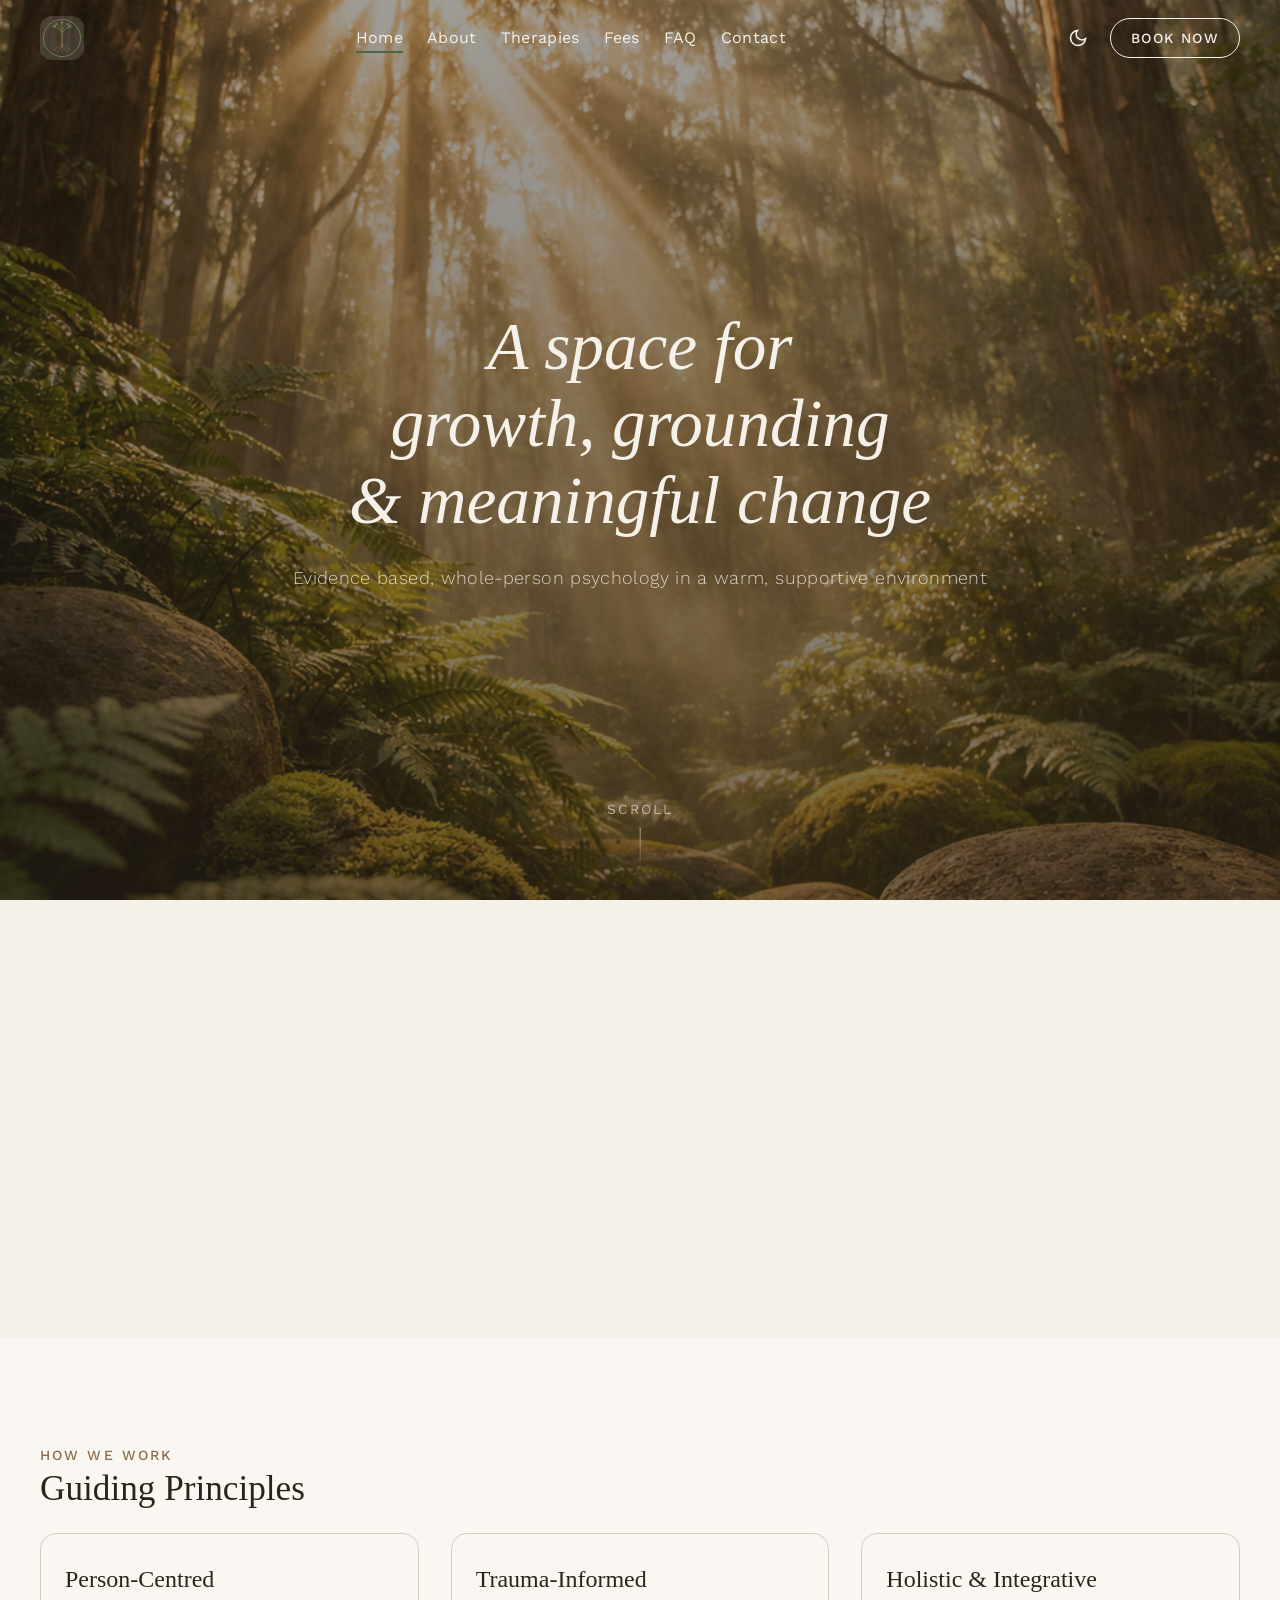
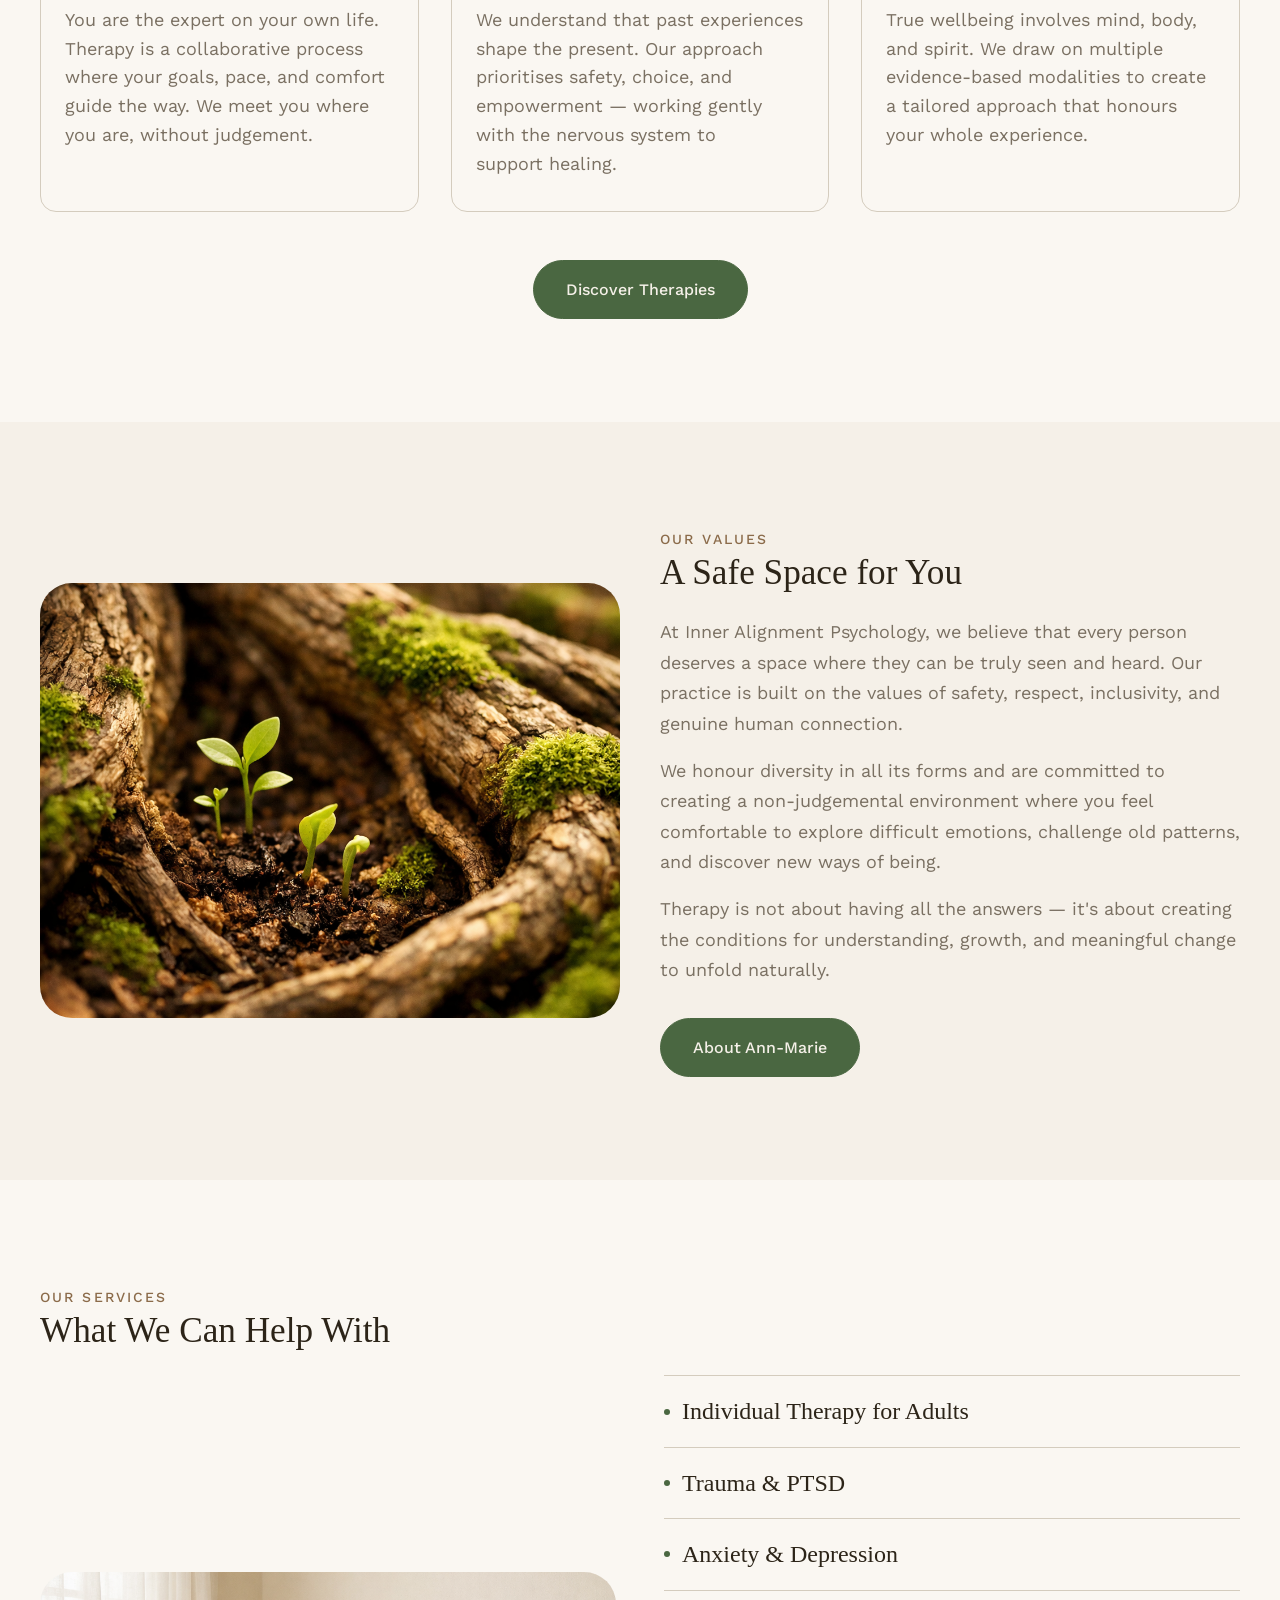
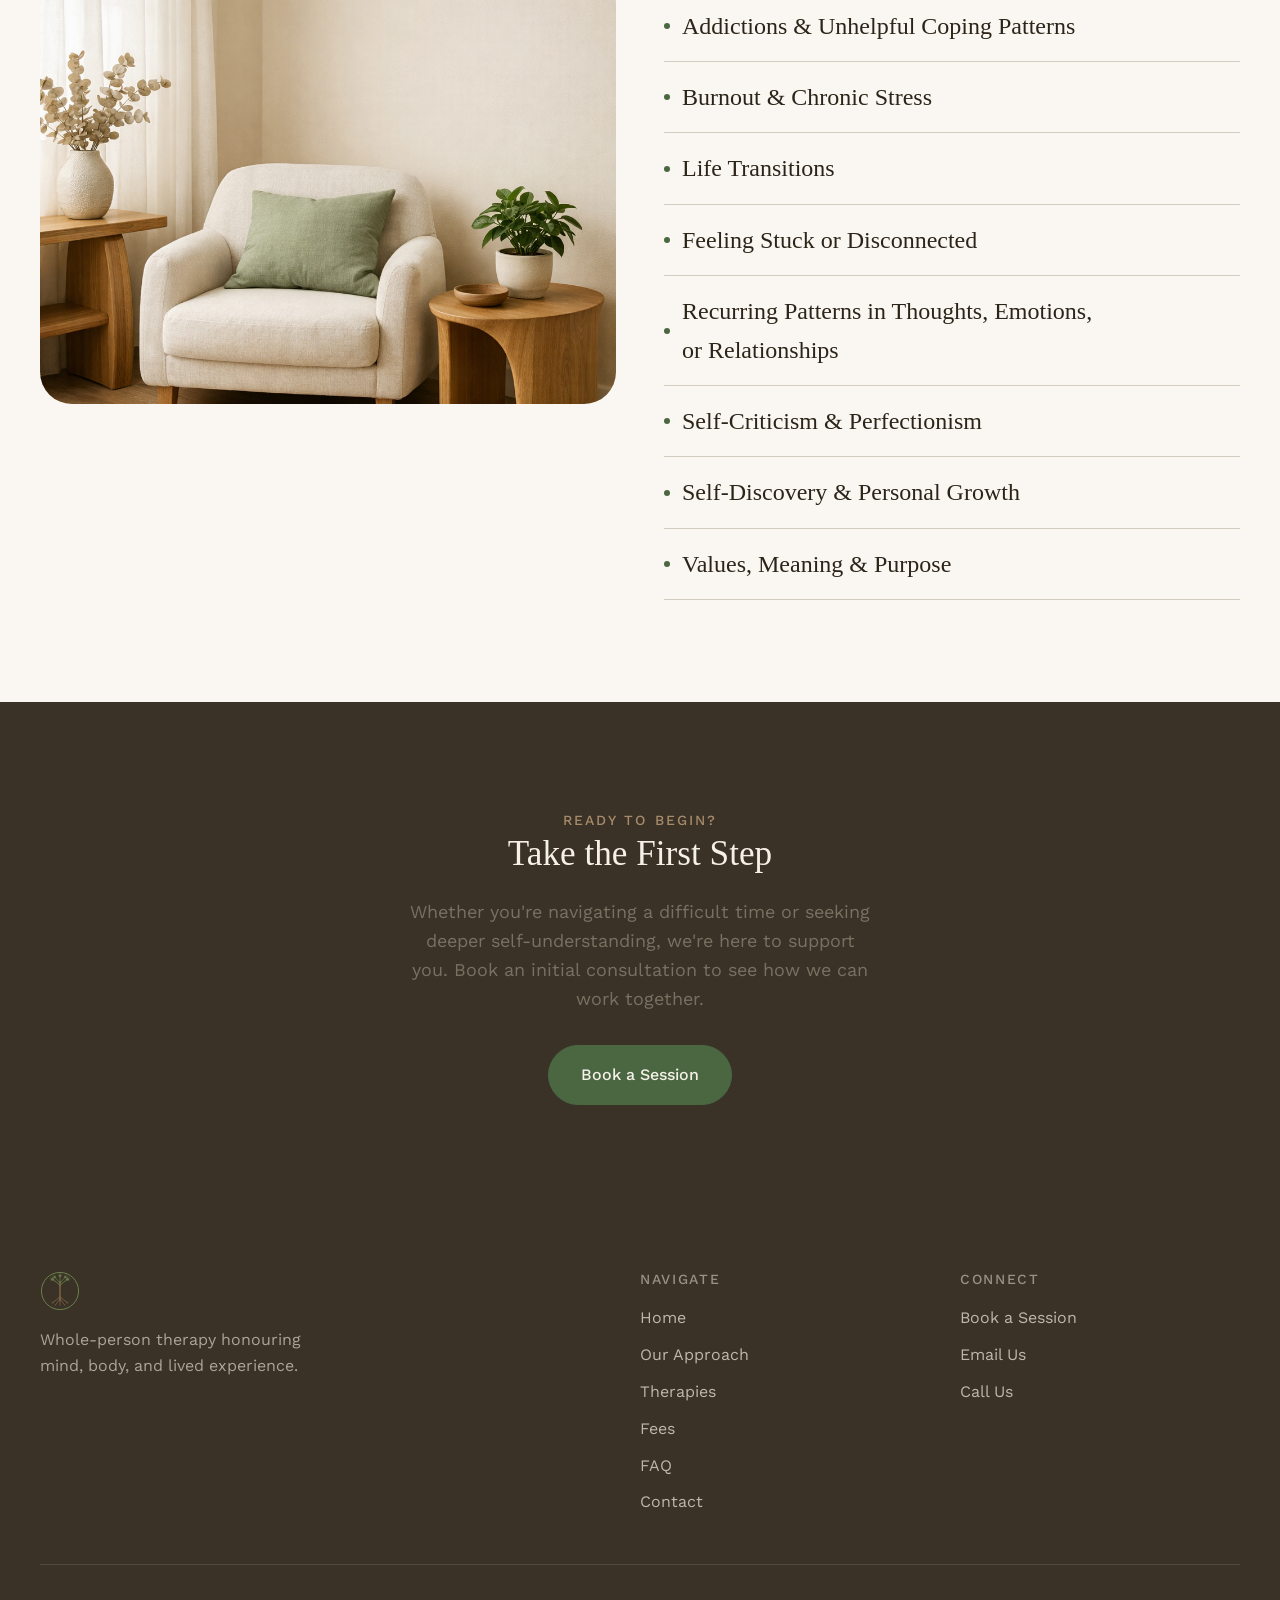
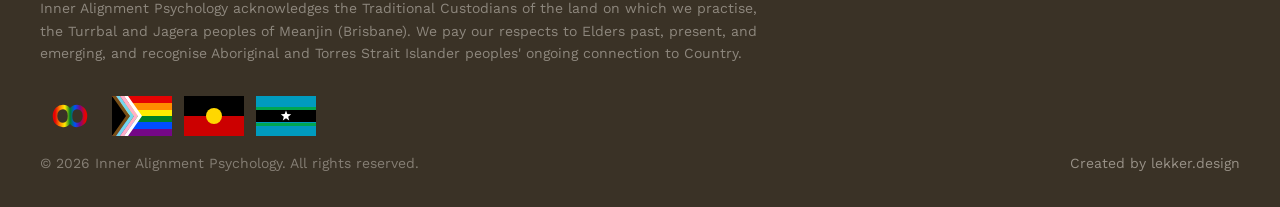
==== commit 5876e304: "Add Ann-Marie's photo, Progress Pride & neurodiversity symbols to footer - Add ann-marie.jpg (compre" ====
--- a/index.html
+++ b/index.html
@@ -240,20 +240,55 @@
     </div>
     <div class="footer-bottom">
       <p class="footer-acknowledgement">Inner Alignment Psychology acknowledges the Traditional Custodians of the land on which we practise, the Turrbal and Jagera peoples of Meanjin (Brisbane). We pay our respects to Elders past, present, and emerging, and recognise Aboriginal and Torres Strait Islander peoples' ongoing connection to Country.</p>
-      <div style="display:flex;gap:0.75rem;margin-top:1rem;" aria-label="Aboriginal and Torres Strait Islander flags">
-      <svg xmlns="http://www.w3.org/2000/svg" width="60" height="40" viewBox="0 0 60 40" role="img" aria-label="Aboriginal Flag">
-        <rect width="60" height="20" fill="#000000"/>
-        <rect y="20" width="60" height="20" fill="#CC0000"/>
-        <circle cx="30" cy="20" r="8" fill="#FFD700"/>
-      </svg>
-      <svg xmlns="http://www.w3.org/2000/svg" width="60" height="40" viewBox="0 0 60 40" role="img" aria-label="Torres Strait Islander Flag">
-        <rect width="60" height="40" fill="#009BBF"/>
-        <rect y="11" width="60" height="3" fill="#00A651"/>
-        <rect y="14" width="60" height="12" fill="#000000"/>
-        <rect y="27" width="60" height="3" fill="#00A651"/>
-        <polygon points="30,14.5 31.35,18.1 35.2,18.3 32.2,20.7 33.2,24.4 30,22.3 26.8,24.4 27.8,20.7 24.8,18.3 28.65,18.1" fill="white"/>
-      </svg>
-    </div>
+      <div style="display:flex;gap:0.75rem;margin-top:1rem;flex-wrap:wrap;align-items:center;" aria-label="Inclusion and diversity symbols">
+        <!-- Neurodiversity infinity -->
+        <svg xmlns="http://www.w3.org/2000/svg" width="60" height="40" viewBox="0 0 60 40" role="img" aria-label="Neurodiversity rainbow infinity symbol">
+          <defs>
+            <linearGradient id="ndGrad" x1="0%" y1="0%" x2="100%" y2="0%">
+              <stop offset="0%"   stop-color="#E40303"/>
+              <stop offset="17%"  stop-color="#FF8C00"/>
+              <stop offset="33%"  stop-color="#FFED00"/>
+              <stop offset="50%"  stop-color="#008026"/>
+              <stop offset="67%"  stop-color="#004DFF"/>
+              <stop offset="83%"  stop-color="#750787"/>
+              <stop offset="100%" stop-color="#E40303"/>
+            </linearGradient>
+          </defs>
+          <path d="M15,20 C15,14 19,11 23,11 C27,11 30,14 30,20 C30,26 33,29 37,29 C41,29 45,26 45,20 C45,14 41,11 37,11 C33,11 30,14 30,20 C30,26 27,29 23,29 C19,29 15,26 15,20 Z" fill="none" stroke="url(#ndGrad)" stroke-width="4.5" stroke-linecap="round"/>
+        </svg>
+        <!-- Progress Pride flag -->
+        <svg xmlns="http://www.w3.org/2000/svg" width="60" height="40" viewBox="0 0 60 40" role="img" aria-label="Progress Pride flag">
+          <rect width="60" height="40" fill="#E40303"/>
+          <rect y="7" width="60" height="6" fill="#E40303"/>
+          <rect width="60" height="40" fill="#E40303"/>
+          <rect y="0"  width="60" height="7" fill="#E40303"/>
+          <rect y="7"  width="60" height="7" fill="#FF8C00"/>
+          <rect y="14" width="60" height="6" fill="#FFED00"/>
+          <rect y="20" width="60" height="6" fill="#008026"/>
+          <rect y="26" width="60" height="7" fill="#004DFF"/>
+          <rect y="33" width="60" height="7" fill="#750787"/>
+          <!-- Chevron: black, brown, light blue, pink, white -->
+          <polygon points="0,0 18,20 0,40" fill="#000000"/>
+          <polygon points="0,0 14,20 0,40 4,40 18,20 4,0" fill="#784F17"/>
+          <polygon points="4,0 18,20 4,40 8,40 22,20 8,0" fill="#74D7EE"/>
+          <polygon points="8,0 22,20 8,40 12,40 26,20 12,0" fill="#FFAFC8"/>
+          <polygon points="12,0 26,20 12,40 16,40 30,20 16,0" fill="#FFFFFF"/>
+        </svg>
+        <!-- Aboriginal Flag -->
+        <svg xmlns="http://www.w3.org/2000/svg" width="60" height="40" viewBox="0 0 60 40" role="img" aria-label="Aboriginal Flag">
+          <rect width="60" height="20" fill="#000000"/>
+          <rect y="20" width="60" height="20" fill="#CC0000"/>
+          <circle cx="30" cy="20" r="8" fill="#FFD700"/>
+        </svg>
+        <!-- Torres Strait Islander Flag -->
+        <svg xmlns="http://www.w3.org/2000/svg" width="60" height="40" viewBox="0 0 60 40" role="img" aria-label="Torres Strait Islander Flag">
+          <rect width="60" height="40" fill="#009BBF"/>
+          <rect y="11" width="60" height="3" fill="#00A651"/>
+          <rect y="14" width="60" height="12" fill="#000000"/>
+          <rect y="27" width="60" height="3" fill="#00A651"/>
+          <polygon points="30,14.5 31.35,18.1 35.2,18.3 32.2,20.7 33.2,24.4 30,22.3 26.8,24.4 27.8,20.7 24.8,18.3 28.65,18.1" fill="white"/>
+        </svg>
+      </div>
       <div class="footer-credits">
         <span>&copy; 2026 Inner Alignment Psychology. All rights reserved.</span>
         <a href="https://lekker.design" target="_blank" rel="noopener noreferrer">Created by lekker.design</a>
--- a/style.css
+++ b/style.css
@@ -557,6 +557,16 @@
   border: 3px solid var(--color-border);
 }
 
+.practitioner-photo {
+  width: 240px;
+  height: 320px;
+  object-fit: cover;
+  object-position: center top;
+  border-radius: 4px;
+  flex-shrink: 0;
+  display: block;
+}
+
 .practitioner-name {
   font-family: var(--font-display);
   font-size: var(--text-xl);
@@ -592,6 +602,10 @@
   .practitioner-avatar {
     width: 160px;
     height: 160px;
+  }
+  .practitioner-photo {
+    width: 200px;
+    height: 267px;
   }
 }
 
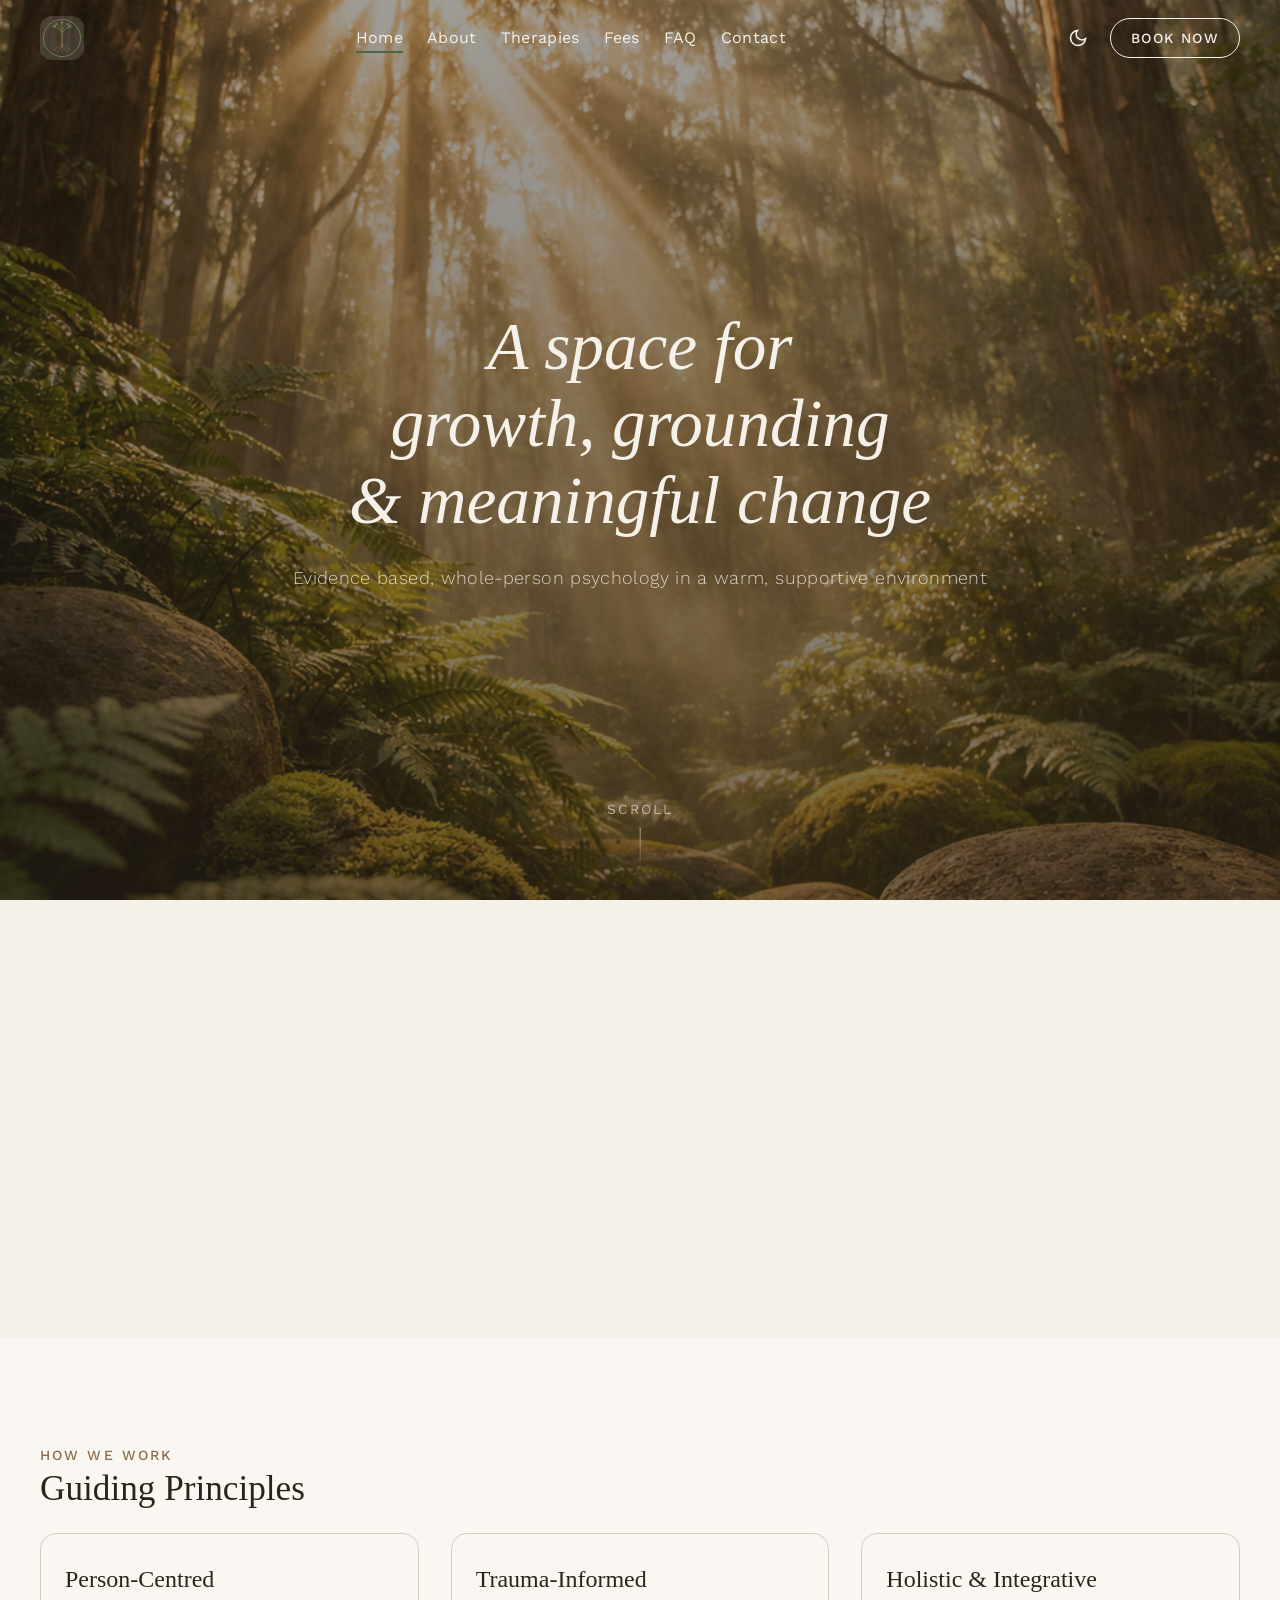
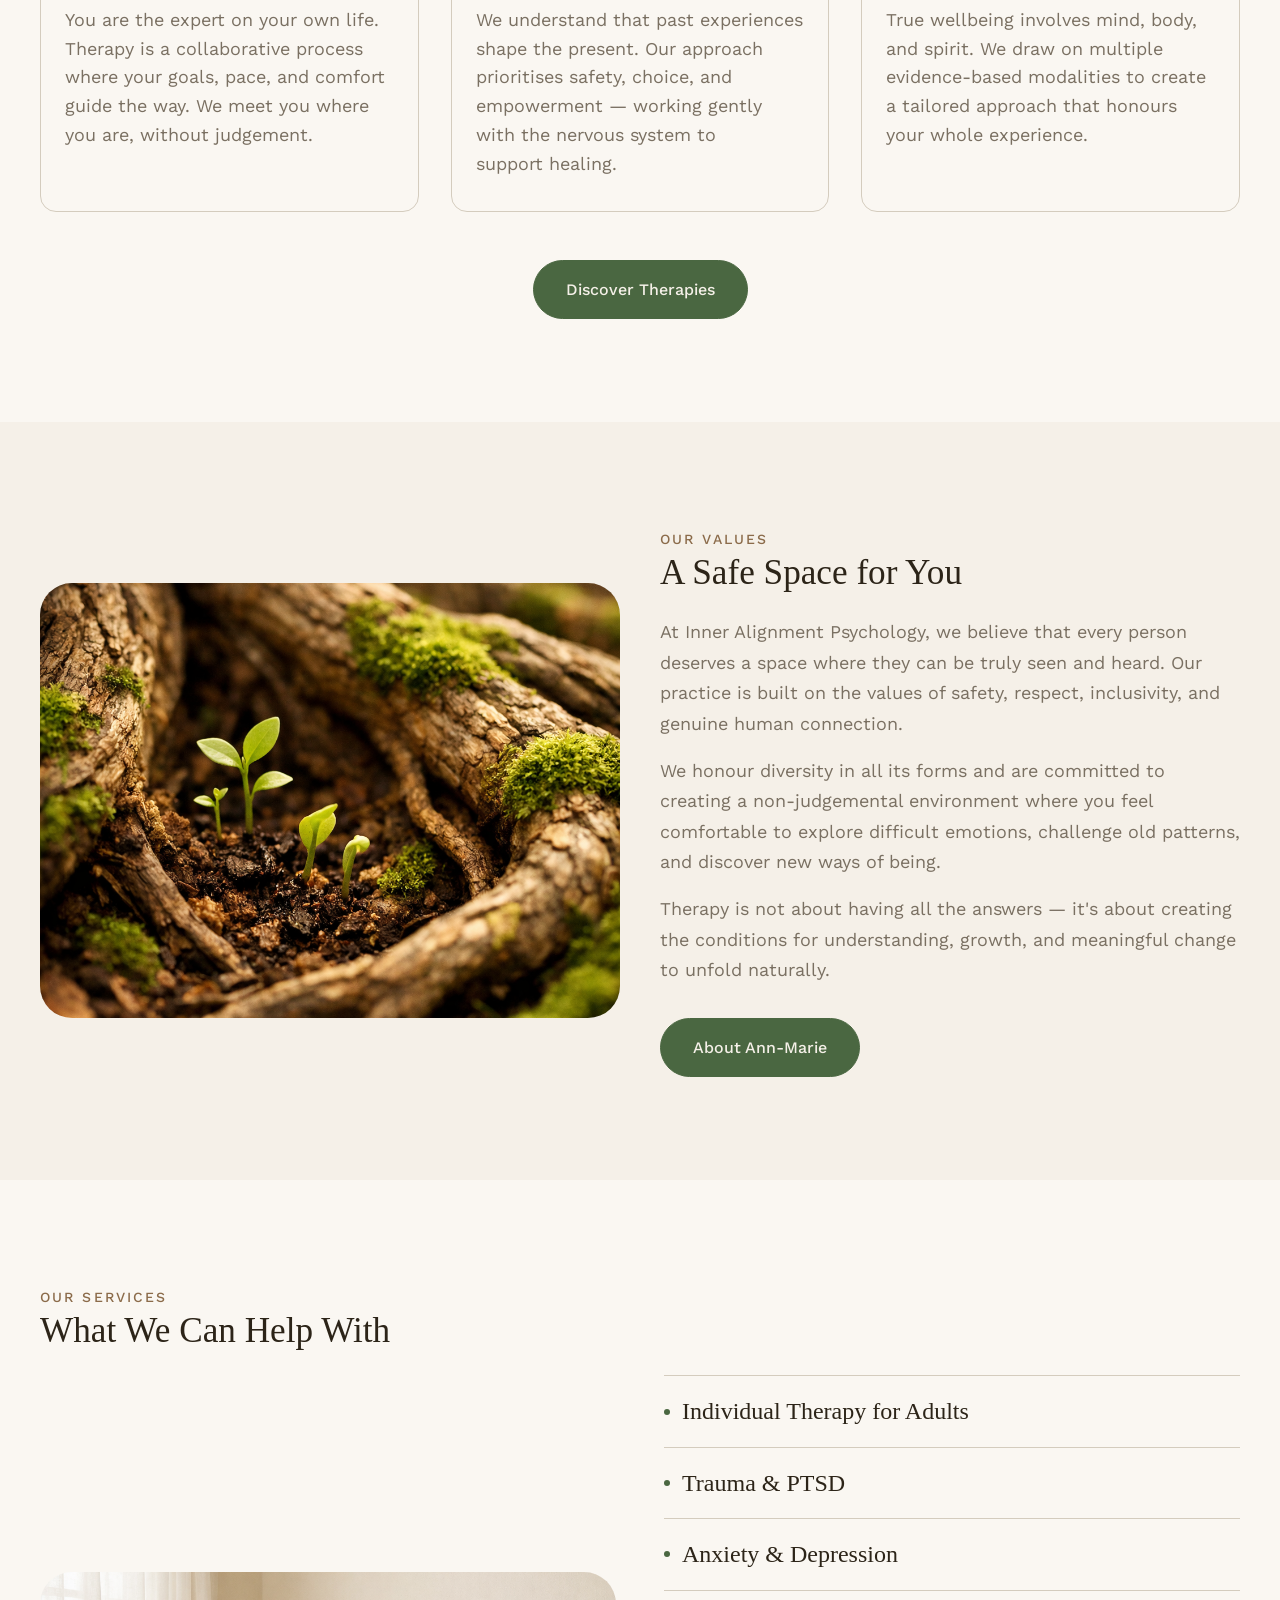
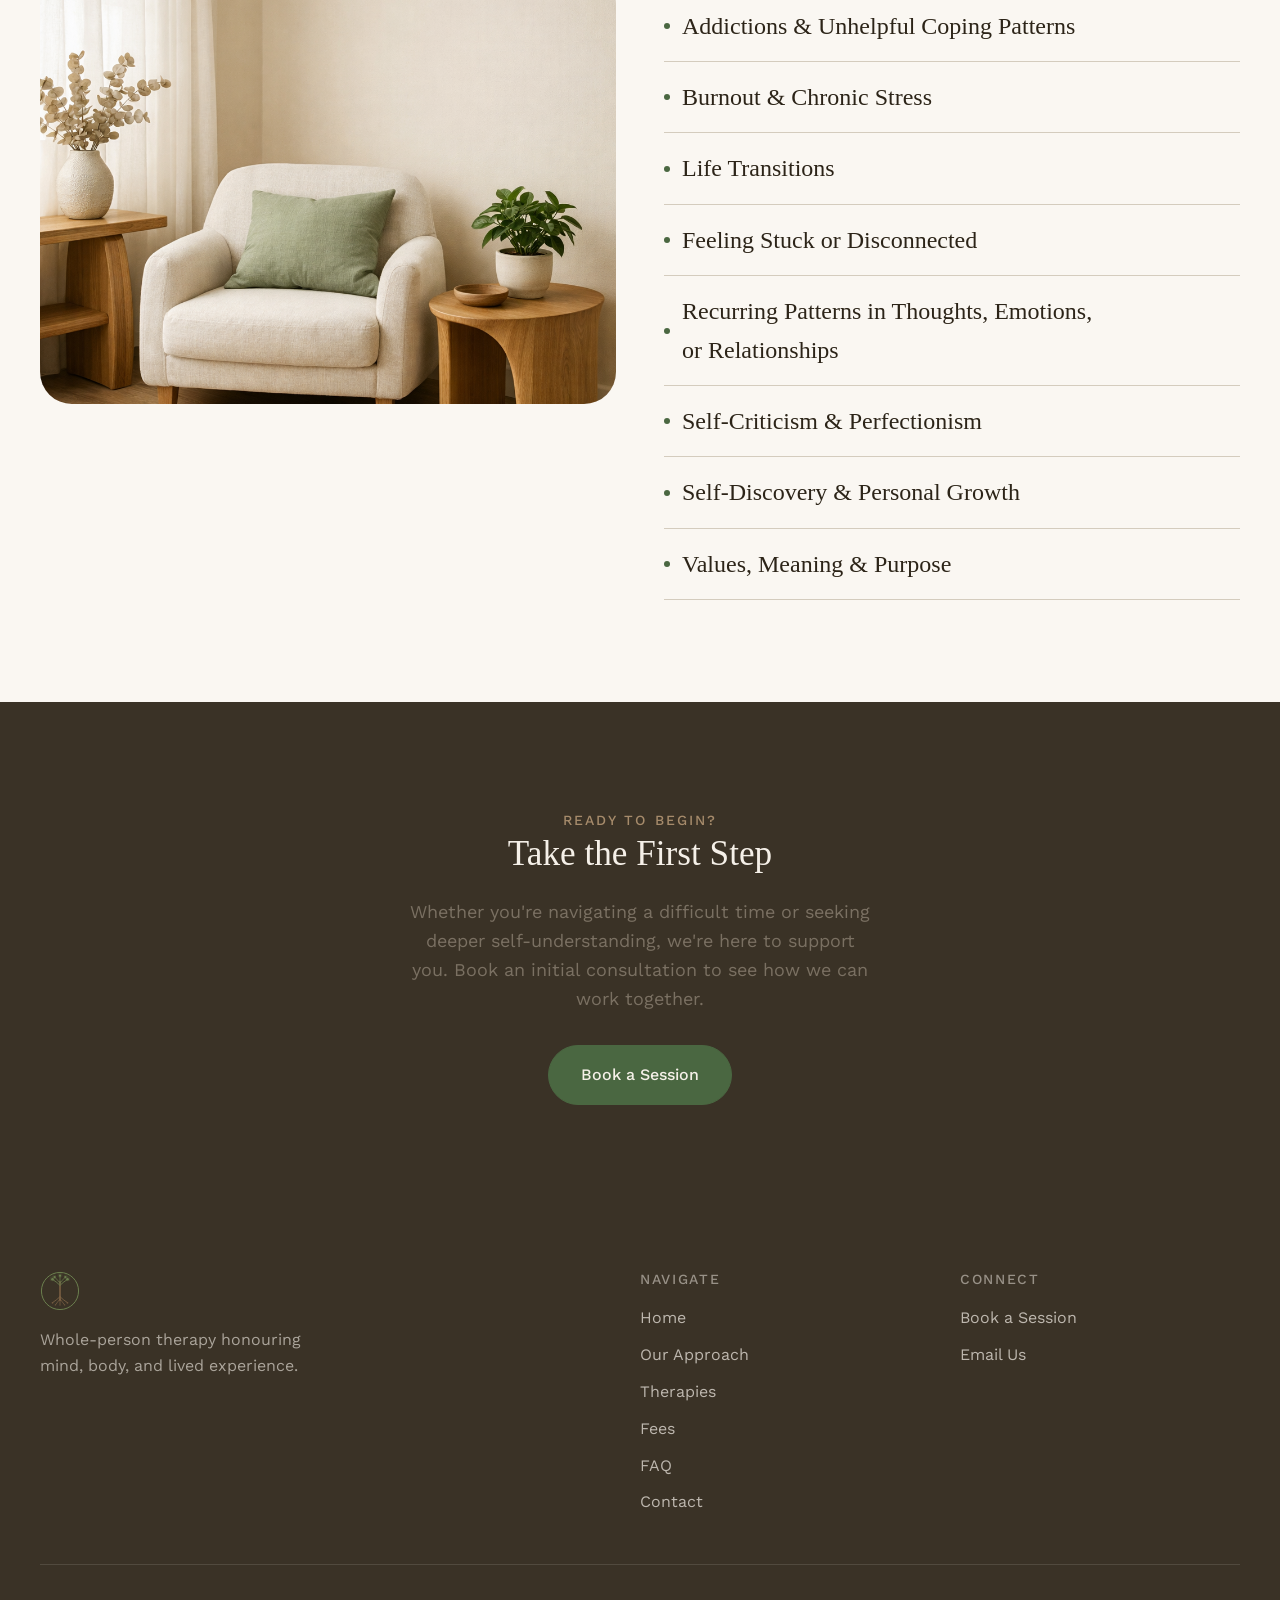
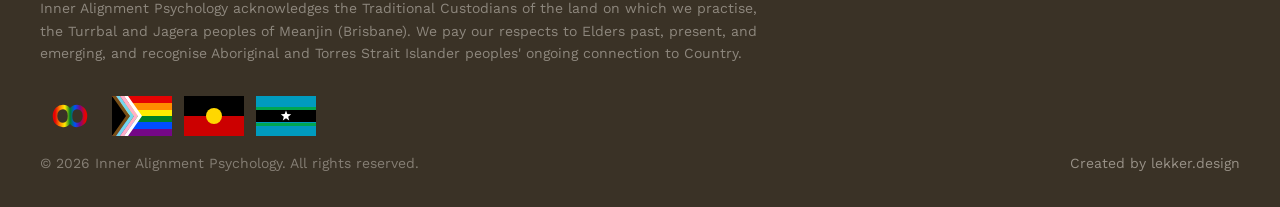
==== commit 45c4513d: "Remove phone placeholder, add Halaxy booking iframe to contact page - Remove tel:+61000000000 "Call " ====
--- a/index.html
+++ b/index.html
@@ -234,7 +234,6 @@
         <ul role="list">
           <li><a href="./contact.html">Book a Session</a></li>
           <li><a href="mailto:contact@inneralignmentpsychology.com.au">Email Us</a></li>
-          <li><a href="tel:+61000000000">Call Us</a></li>
         </ul>
       </div>
     </div>
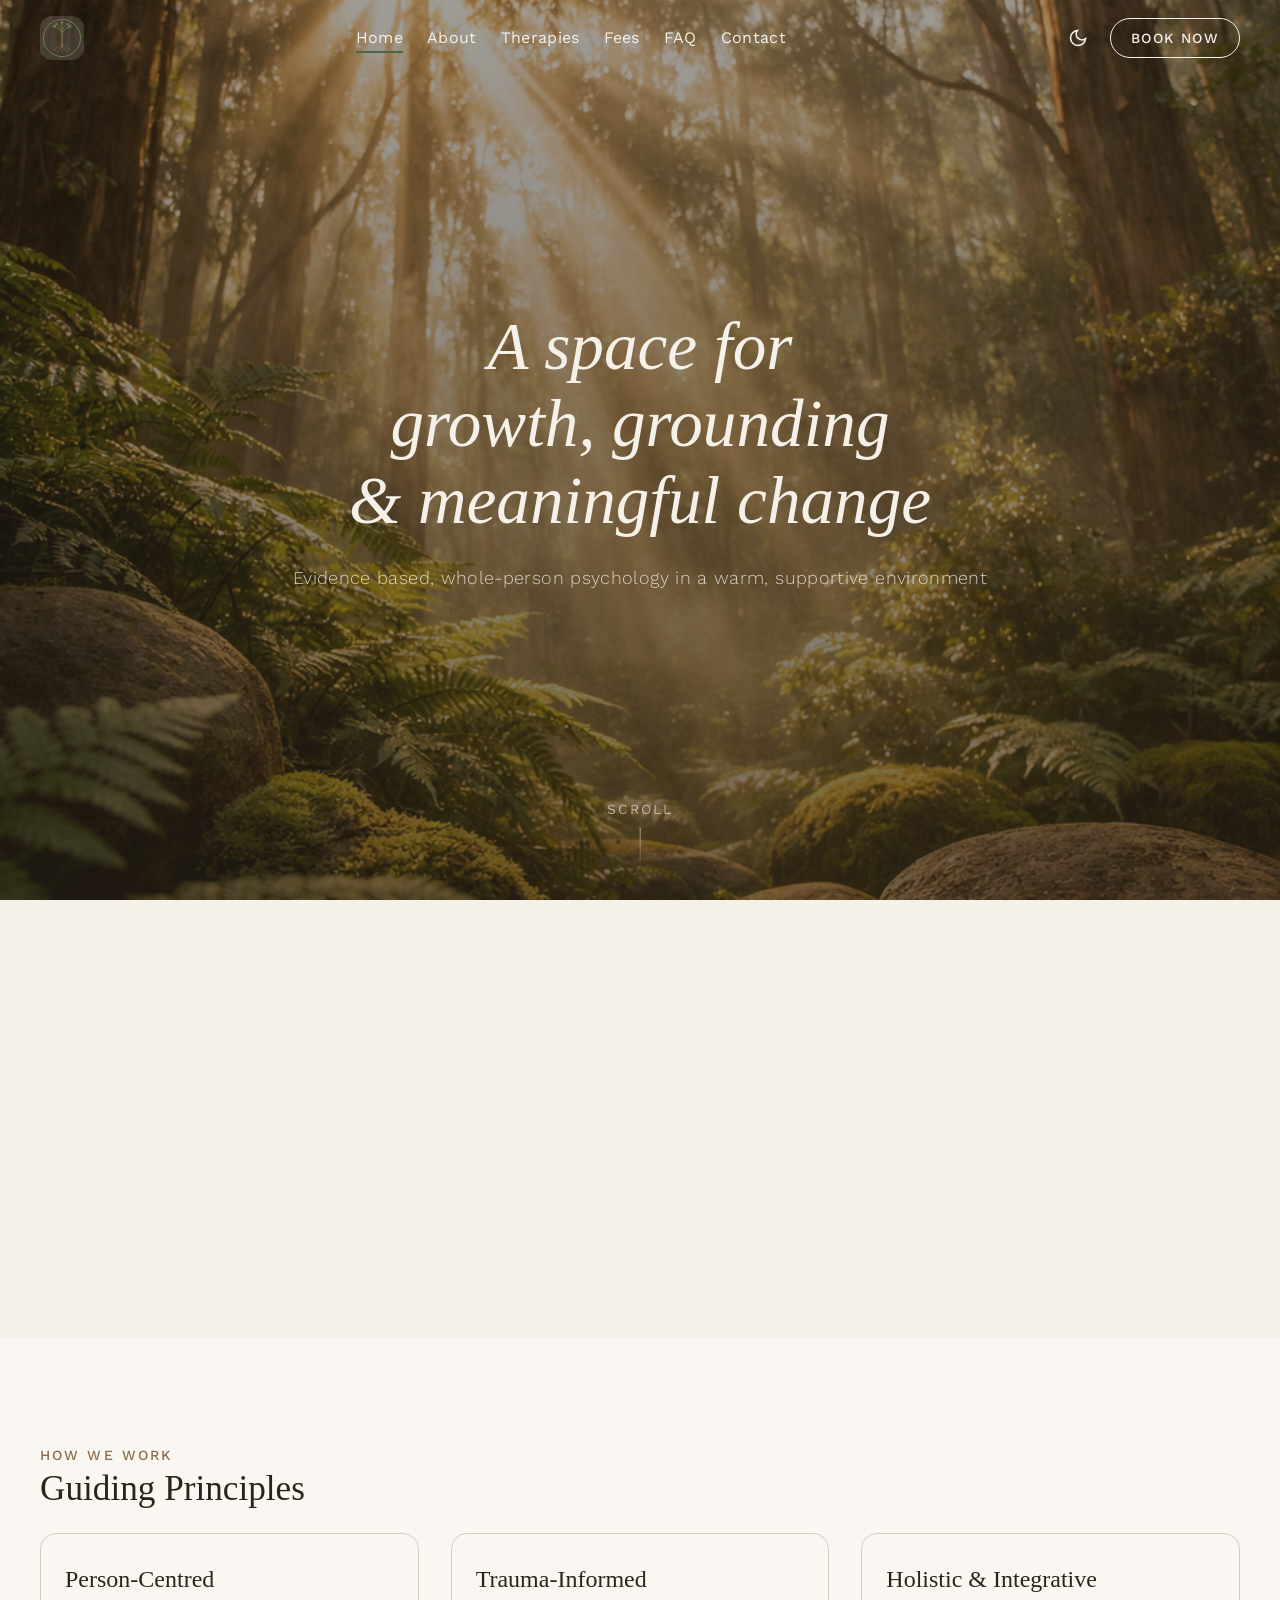
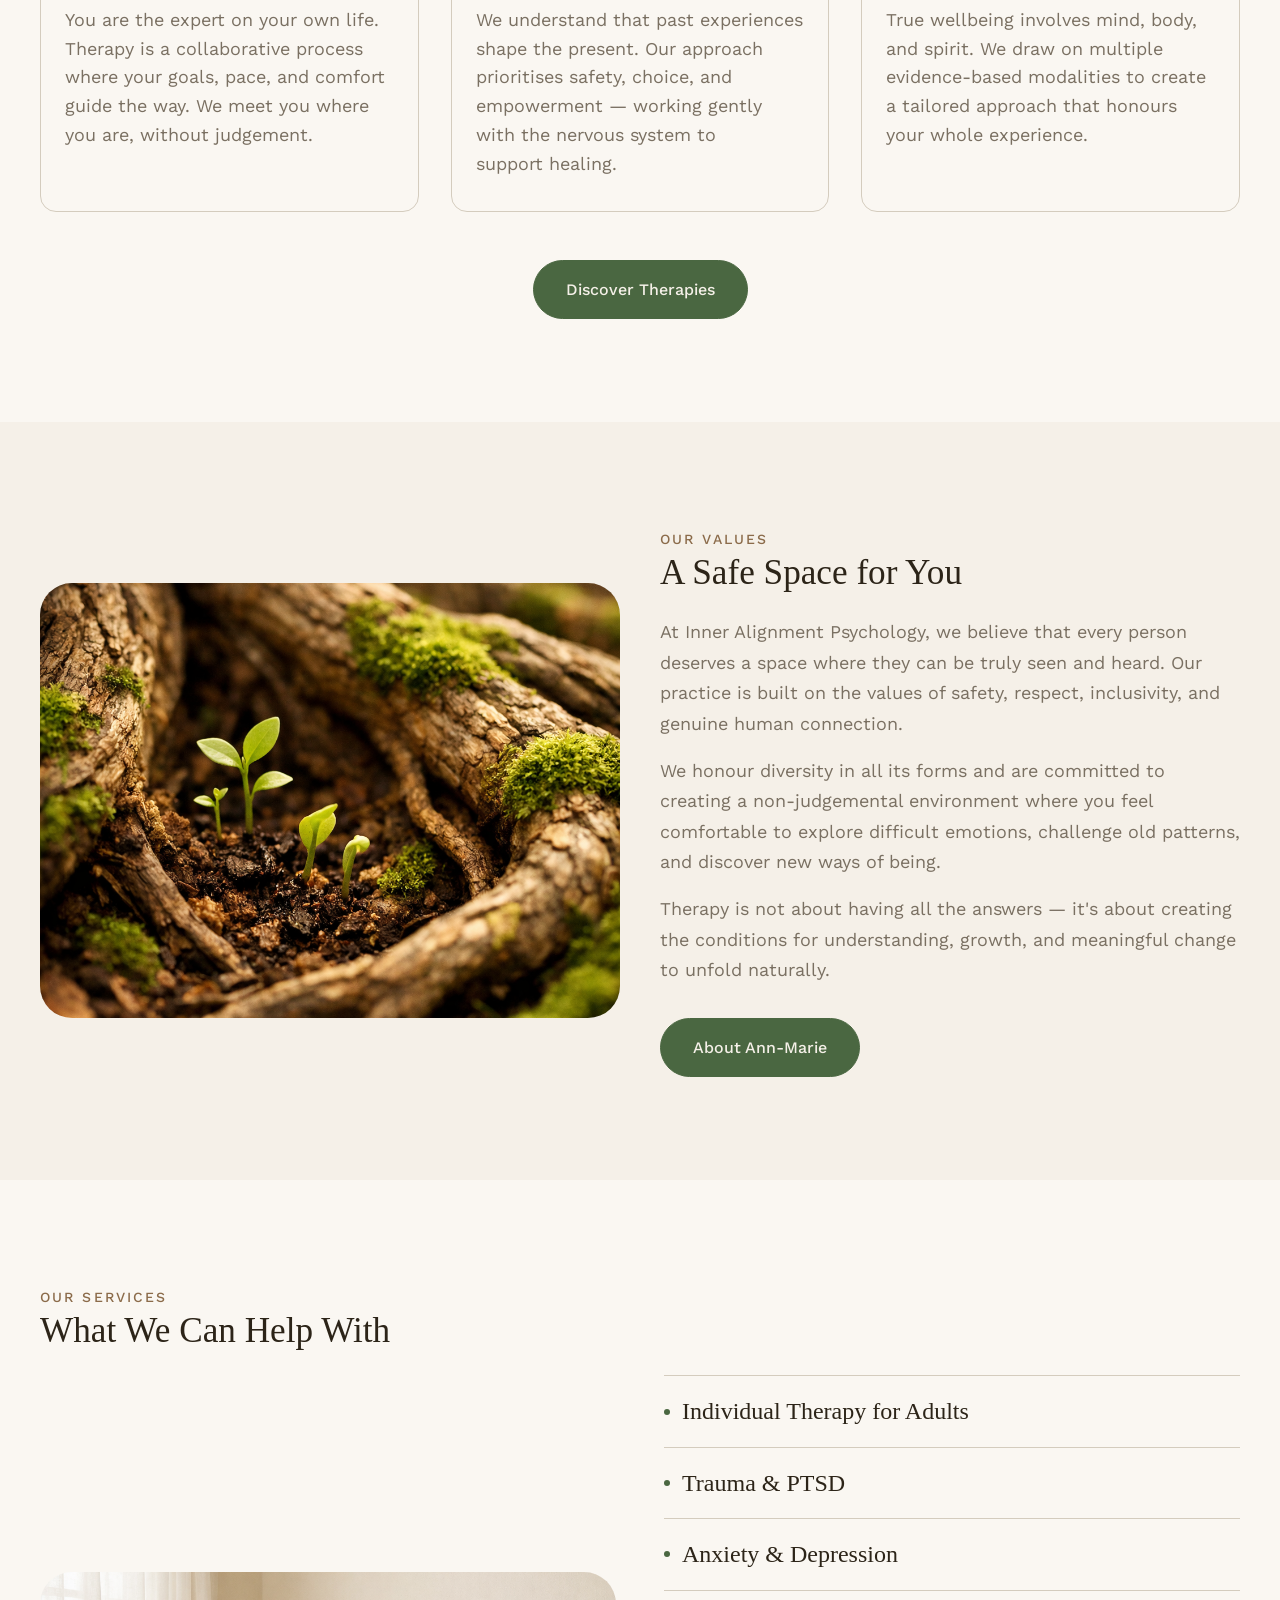
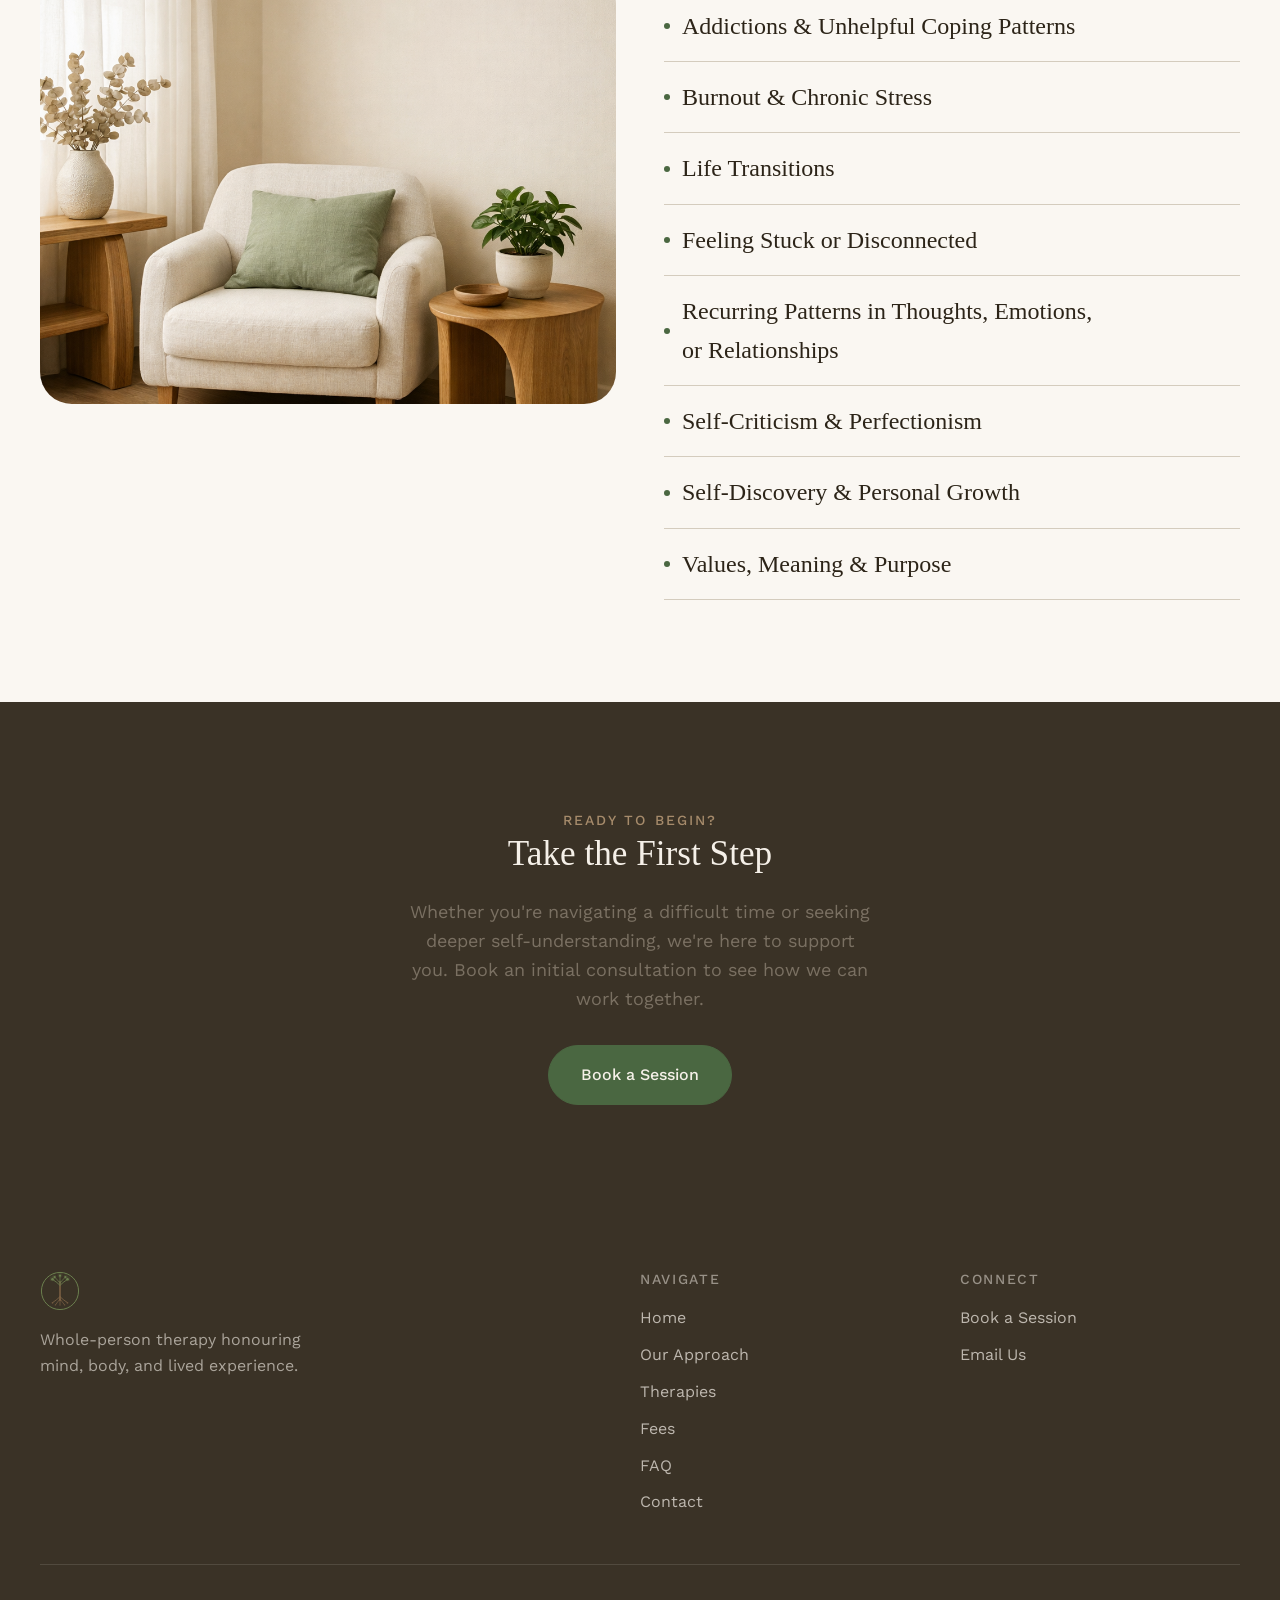
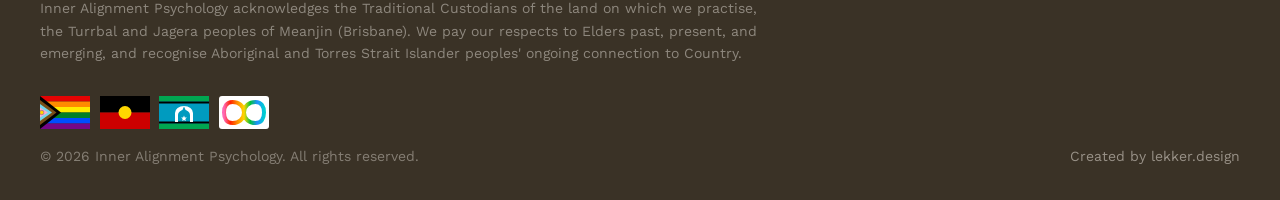
==== commit fe7ce793: "Fix nav, button, flags, and add Services I Do Not Provide FAQ item - Add FAQ link to desktop nav on " ====
--- a/index.html
+++ b/index.html
@@ -239,54 +239,71 @@
     </div>
     <div class="footer-bottom">
       <p class="footer-acknowledgement">Inner Alignment Psychology acknowledges the Traditional Custodians of the land on which we practise, the Turrbal and Jagera peoples of Meanjin (Brisbane). We pay our respects to Elders past, present, and emerging, and recognise Aboriginal and Torres Strait Islander peoples' ongoing connection to Country.</p>
-      <div style="display:flex;gap:0.75rem;margin-top:1rem;flex-wrap:wrap;align-items:center;" aria-label="Inclusion and diversity symbols">
-        <!-- Neurodiversity infinity -->
-        <svg xmlns="http://www.w3.org/2000/svg" width="60" height="40" viewBox="0 0 60 40" role="img" aria-label="Neurodiversity rainbow infinity symbol">
+      <div style="display:flex;gap:0.6rem;margin-top:1rem;flex-wrap:wrap;align-items:center;" aria-label="Inclusion and diversity symbols">
+
+        <!-- Intersex-Inclusive Progress Pride Flag -->
+        <svg xmlns="http://www.w3.org/2000/svg" width="50" height="33" viewBox="0 0 50 33" role="img" aria-label="Intersex-Inclusive Progress Pride Flag">
+          <!-- Rainbow stripes -->
+          <rect y="0"    width="50" height="5.5" fill="#E40303"/>
+          <rect y="5.5"  width="50" height="5.5" fill="#FF8C00"/>
+          <rect y="11"   width="50" height="5.5" fill="#FFED00"/>
+          <rect y="16.5" width="50" height="5.5" fill="#008026"/>
+          <rect y="22"   width="50" height="5.5" fill="#004DFF"/>
+          <rect y="27.5" width="50" height="5.5" fill="#750787"/>
+          <!-- Chevron layers (drawn back to front: largest first) -->
+          <polygon points="0,0 21,16.5 0,33"             fill="#000000"/>
+          <polygon points="0,4 16.5,16.5 0,29"           fill="#784F17"/>
+          <polygon points="0,8 12,16.5 0,25"             fill="#74D7EE"/>
+          <polygon points="0,11.5 8,16.5 0,21.5"         fill="#FFAFC8"/>
+          <polygon points="0,14.5 5,16.5 0,18.5"         fill="#FFFFFF"/>
+          <!-- Yellow triangle (intersex) — innermost tip -->
+          <polygon points="0,14 3.5,16.5 0,19"           fill="#FFD700"/>
+          <!-- Intersex circle: yellow fill + purple ring -->
+          <circle cx="1.8" cy="16.5" r="2.2" fill="#FFD700" stroke="#9B59B6" stroke-width="0.7"/>
+        </svg>
+
+        <!-- Aboriginal Flag -->
+        <svg xmlns="http://www.w3.org/2000/svg" width="50" height="33" viewBox="0 0 50 33" role="img" aria-label="Aboriginal Flag">
+          <rect width="50" height="16.5" fill="#000000"/>
+          <rect y="16.5" width="50" height="16.5" fill="#CC0000"/>
+          <circle cx="25" cy="16.5" r="6.5" fill="#FFD700"/>
+        </svg>
+
+        <!-- Torres Strait Islander Flag -->
+        <svg xmlns="http://www.w3.org/2000/svg" width="50" height="33" viewBox="0 0 50 33" role="img" aria-label="Torres Strait Islander Flag">
+          <!-- Blue background -->
+          <rect width="50" height="33" fill="#009BBF"/>
+          <!-- Green bands -->
+          <rect y="0"  width="50" height="5.5" fill="#00A651"/>
+          <rect y="27.5" width="50" height="5.5" fill="#00A651"/>
+          <!-- Black bands -->
+          <rect y="5.5" width="50" height="2"   fill="#000000"/>
+          <rect y="25.5" width="50" height="2"  fill="#000000"/>
+          <!-- Dhari (headdress) — white arch shape -->
+          <path d="M16,26 L16,17 A9,7 0 0 1 34,17 L34,26 L31,26 L31,19 A6,5 0 0 0 19,19 L19,26 Z" fill="white"/>
+          <!-- Notch cut at top of arch -->
+          <polygon points="25,10.5 22.5,16 27.5,16" fill="#009BBF"/>
+          <!-- 5-pointed star inside arch opening -->
+          <polygon points="25,19.5 25.8,21.4 27.9,21.6 26.3,22.9 26.8,24.9 25,23.9 23.2,24.9 23.7,22.9 22.1,21.6 24.2,21.4" fill="white"/>
+        </svg>
+
+        <!-- Neurodiversity rainbow infinity -->
+        <svg xmlns="http://www.w3.org/2000/svg" width="50" height="33" viewBox="0 0 50 33" role="img" aria-label="Neurodiversity rainbow infinity symbol">
+          <rect width="50" height="33" rx="3" fill="white"/>
           <defs>
-            <linearGradient id="ndGrad" x1="0%" y1="0%" x2="100%" y2="0%">
-              <stop offset="0%"   stop-color="#E40303"/>
-              <stop offset="17%"  stop-color="#FF8C00"/>
-              <stop offset="33%"  stop-color="#FFED00"/>
-              <stop offset="50%"  stop-color="#008026"/>
-              <stop offset="67%"  stop-color="#004DFF"/>
-              <stop offset="83%"  stop-color="#750787"/>
-              <stop offset="100%" stop-color="#E40303"/>
+            <linearGradient id="ndInfGrad" x1="0%" y1="0%" x2="100%" y2="0%">
+              <stop offset="0%"   stop-color="#FF69B4"/>
+              <stop offset="16%"  stop-color="#FF2400"/>
+              <stop offset="33%"  stop-color="#FF8C00"/>
+              <stop offset="50%"  stop-color="#FFD700"/>
+              <stop offset="66%"  stop-color="#00C040"/>
+              <stop offset="83%"  stop-color="#1E90FF"/>
+              <stop offset="100%" stop-color="#00CED1"/>
             </linearGradient>
           </defs>
-          <path d="M15,20 C15,14 19,11 23,11 C27,11 30,14 30,20 C30,26 33,29 37,29 C41,29 45,26 45,20 C45,14 41,11 37,11 C33,11 30,14 30,20 C30,26 27,29 23,29 C19,29 15,26 15,20 Z" fill="none" stroke="url(#ndGrad)" stroke-width="4.5" stroke-linecap="round"/>
+          <path d="M25,16.5 C25,9.5 19.5,6 13.5,6 C7.5,6 5,10.5 5,16.5 C5,22.5 7.5,27 13.5,27 C19.5,27 25,23.5 25,16.5 C25,9.5 30.5,6 36.5,6 C42.5,6 45,10.5 45,16.5 C45,22.5 42.5,27 36.5,27 C30.5,27 25,23.5 25,16.5 Z" fill="none" stroke="url(#ndInfGrad)" stroke-width="4" stroke-linecap="round" stroke-linejoin="round"/>
         </svg>
-        <!-- Progress Pride flag -->
-        <svg xmlns="http://www.w3.org/2000/svg" width="60" height="40" viewBox="0 0 60 40" role="img" aria-label="Progress Pride flag">
-          <rect width="60" height="40" fill="#E40303"/>
-          <rect y="7" width="60" height="6" fill="#E40303"/>
-          <rect width="60" height="40" fill="#E40303"/>
-          <rect y="0"  width="60" height="7" fill="#E40303"/>
-          <rect y="7"  width="60" height="7" fill="#FF8C00"/>
-          <rect y="14" width="60" height="6" fill="#FFED00"/>
-          <rect y="20" width="60" height="6" fill="#008026"/>
-          <rect y="26" width="60" height="7" fill="#004DFF"/>
-          <rect y="33" width="60" height="7" fill="#750787"/>
-          <!-- Chevron: black, brown, light blue, pink, white -->
-          <polygon points="0,0 18,20 0,40" fill="#000000"/>
-          <polygon points="0,0 14,20 0,40 4,40 18,20 4,0" fill="#784F17"/>
-          <polygon points="4,0 18,20 4,40 8,40 22,20 8,0" fill="#74D7EE"/>
-          <polygon points="8,0 22,20 8,40 12,40 26,20 12,0" fill="#FFAFC8"/>
-          <polygon points="12,0 26,20 12,40 16,40 30,20 16,0" fill="#FFFFFF"/>
-        </svg>
-        <!-- Aboriginal Flag -->
-        <svg xmlns="http://www.w3.org/2000/svg" width="60" height="40" viewBox="0 0 60 40" role="img" aria-label="Aboriginal Flag">
-          <rect width="60" height="20" fill="#000000"/>
-          <rect y="20" width="60" height="20" fill="#CC0000"/>
-          <circle cx="30" cy="20" r="8" fill="#FFD700"/>
-        </svg>
-        <!-- Torres Strait Islander Flag -->
-        <svg xmlns="http://www.w3.org/2000/svg" width="60" height="40" viewBox="0 0 60 40" role="img" aria-label="Torres Strait Islander Flag">
-          <rect width="60" height="40" fill="#009BBF"/>
-          <rect y="11" width="60" height="3" fill="#00A651"/>
-          <rect y="14" width="60" height="12" fill="#000000"/>
-          <rect y="27" width="60" height="3" fill="#00A651"/>
-          <polygon points="30,14.5 31.35,18.1 35.2,18.3 32.2,20.7 33.2,24.4 30,22.3 26.8,24.4 27.8,20.7 24.8,18.3 28.65,18.1" fill="white"/>
-        </svg>
+
       </div>
       <div class="footer-credits">
         <span>&copy; 2026 Inner Alignment Psychology. All rights reserved.</span>
--- a/style.css
+++ b/style.css
@@ -897,6 +897,18 @@
   text-decoration: underline;
 }
 
+.contact-details .btn--primary,
+.contact-booking .btn--primary {
+  color: var(--color-text-inverse);
+  text-decoration: none;
+}
+
+.contact-details .btn--primary:hover,
+.contact-booking .btn--primary:hover {
+  color: var(--color-text-inverse);
+  text-decoration: none;
+}
+
 .contact-booking {
   margin-top: var(--space-10);
   padding: var(--space-8);
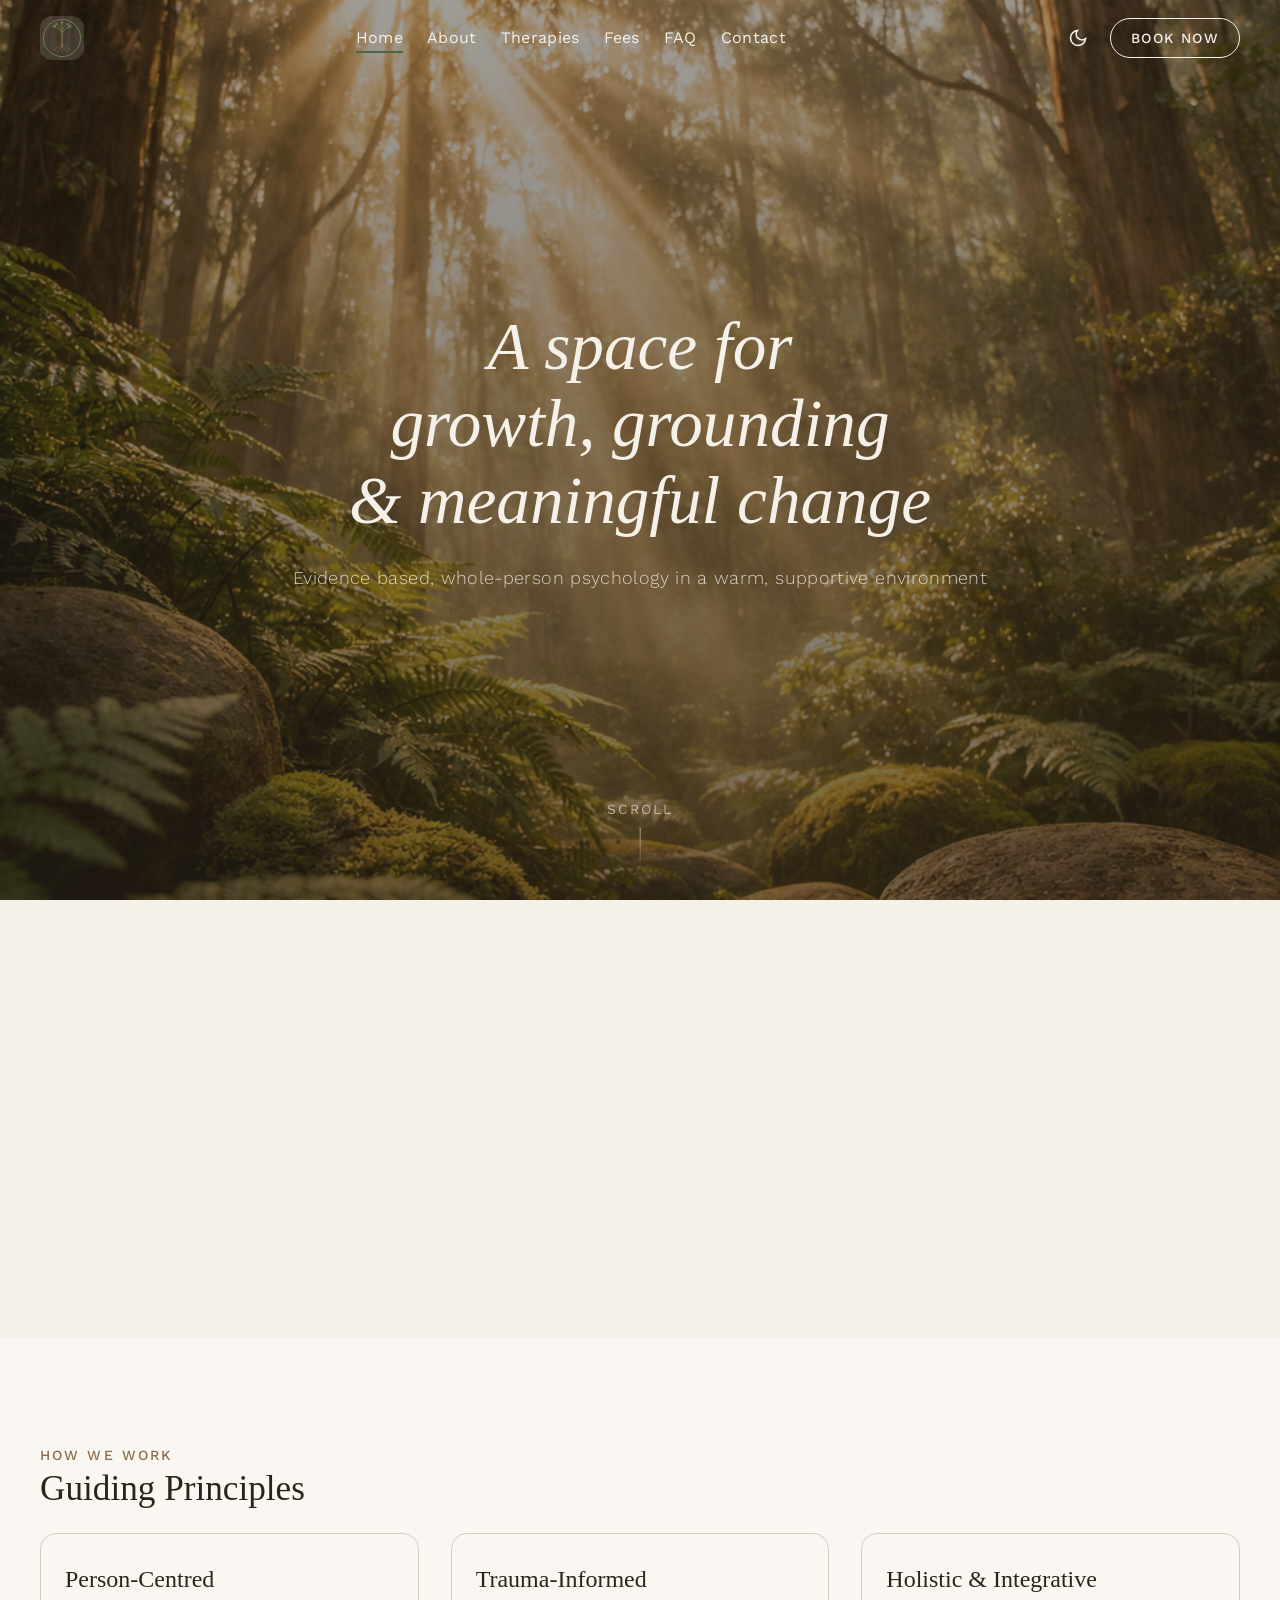
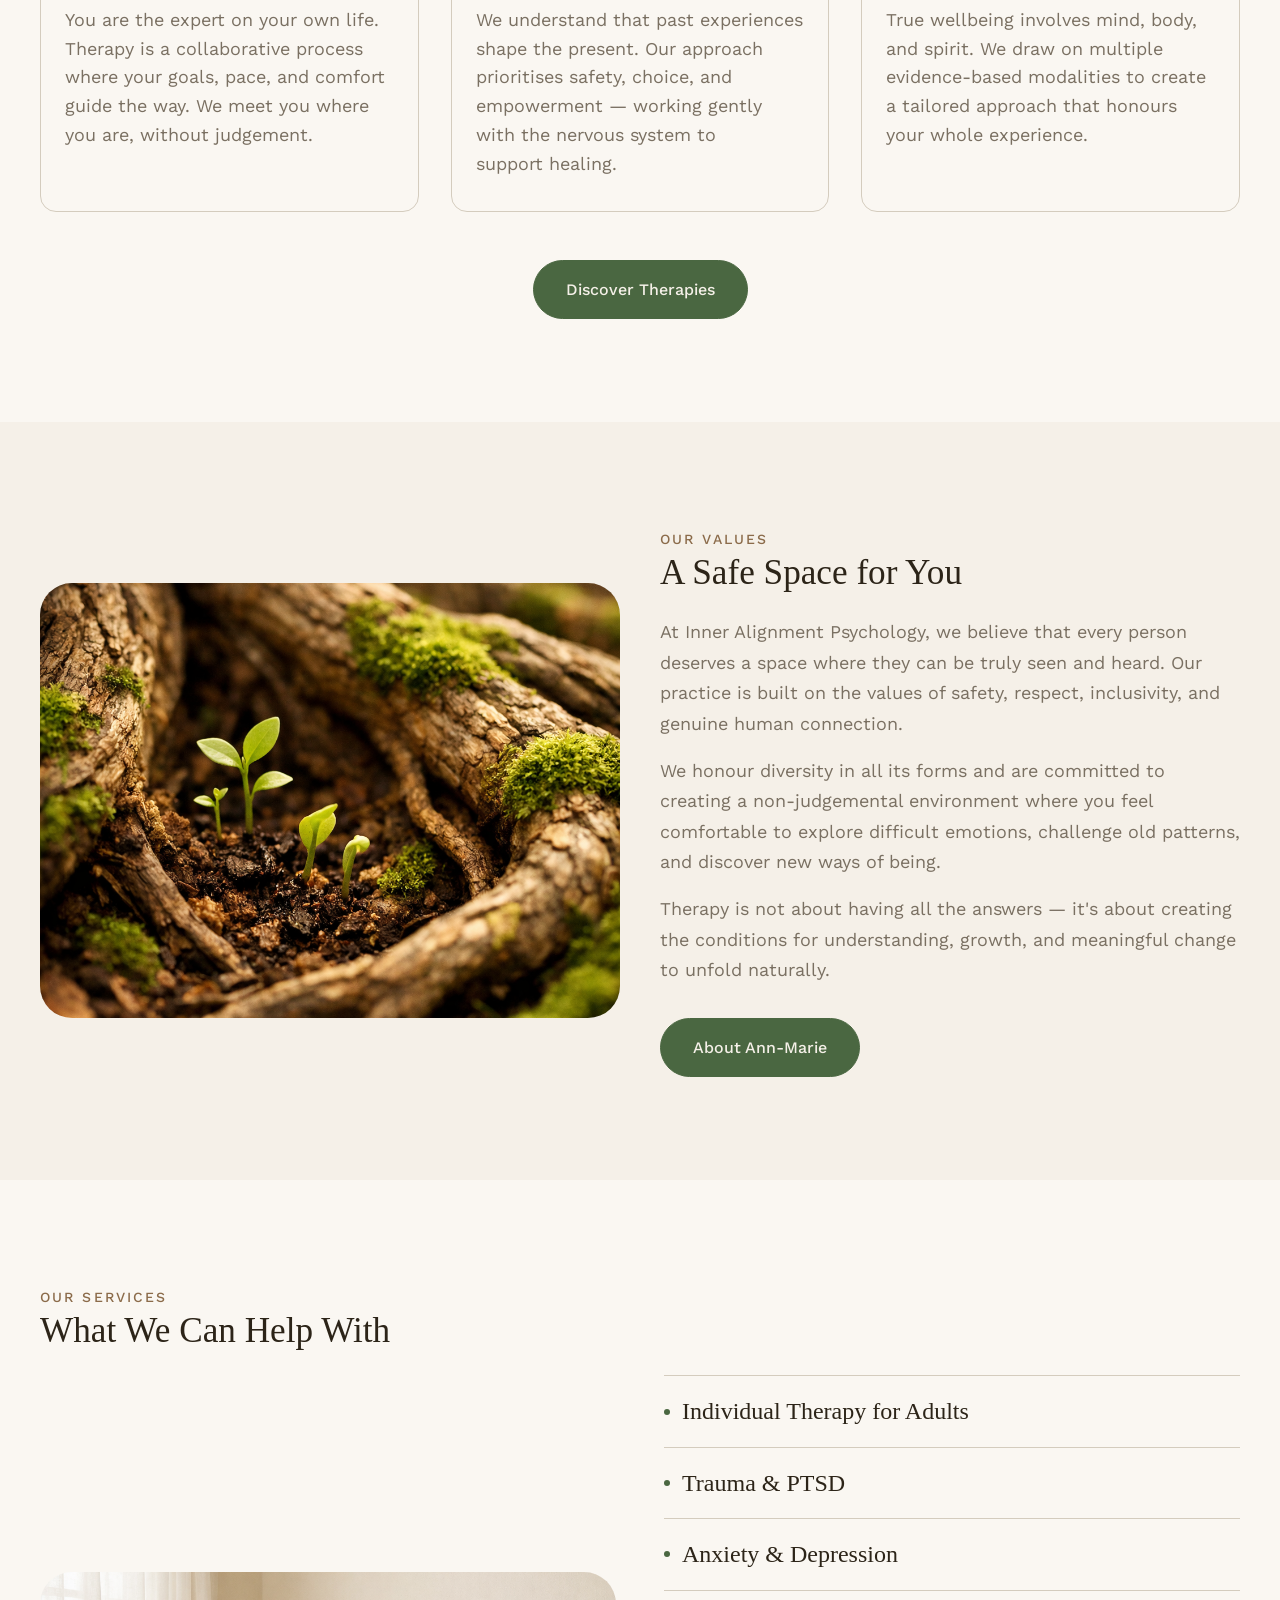
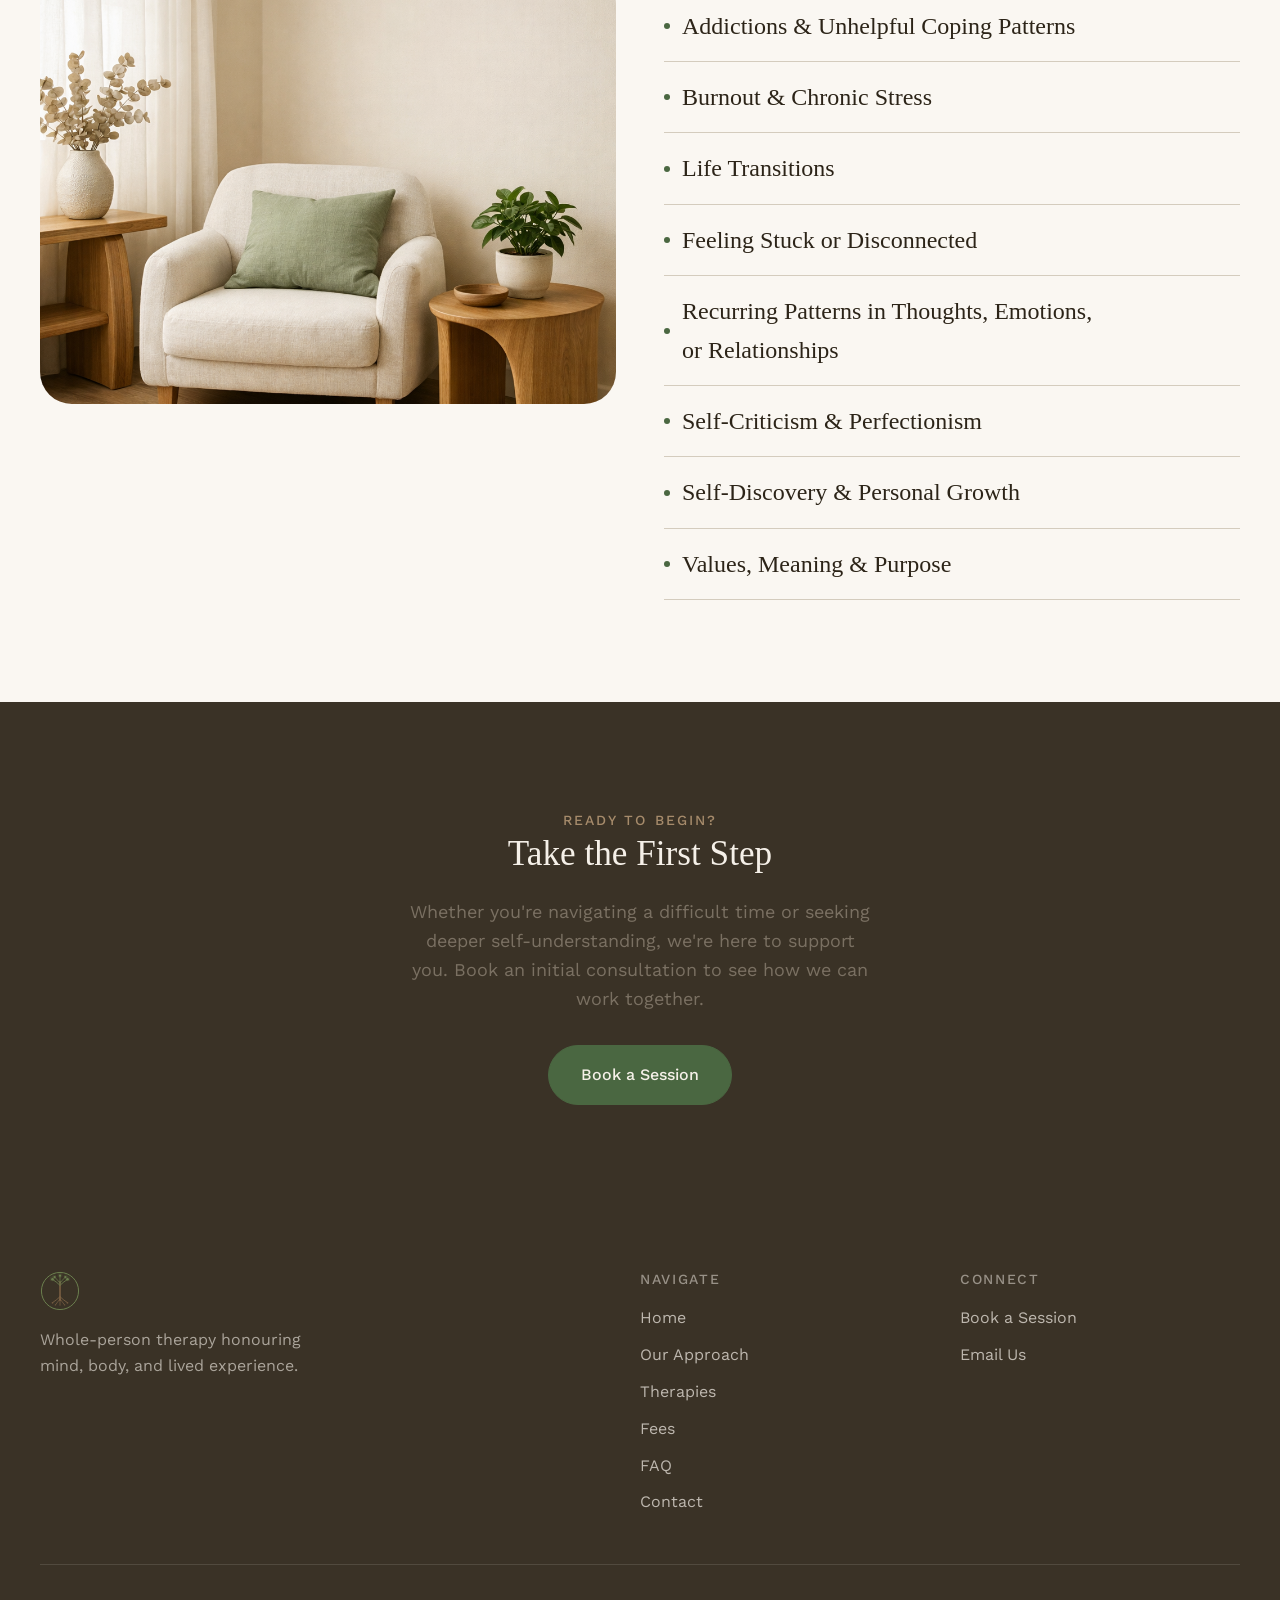
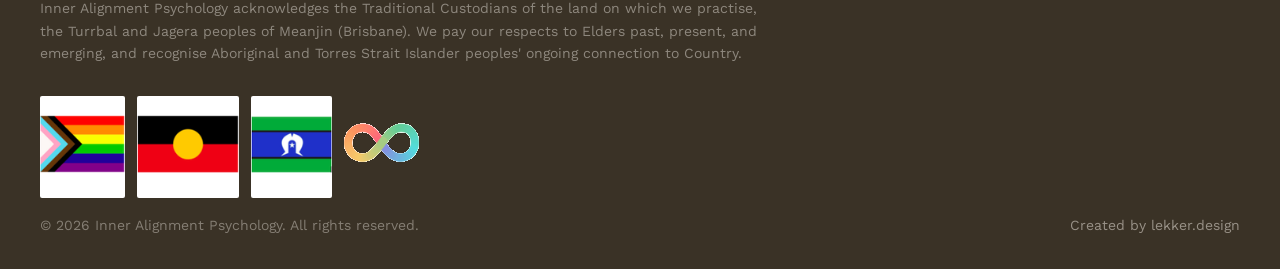
==== commit 07c83a8b: "Replace hand-drawn flag SVGs with cropped images from Ann-Marie's reference - Crop all 4 inclusion s" ====
--- a/index.html
+++ b/index.html
@@ -239,71 +239,11 @@
     </div>
     <div class="footer-bottom">
       <p class="footer-acknowledgement">Inner Alignment Psychology acknowledges the Traditional Custodians of the land on which we practise, the Turrbal and Jagera peoples of Meanjin (Brisbane). We pay our respects to Elders past, present, and emerging, and recognise Aboriginal and Torres Strait Islander peoples' ongoing connection to Country.</p>
-      <div style="display:flex;gap:0.6rem;margin-top:1rem;flex-wrap:wrap;align-items:center;" aria-label="Inclusion and diversity symbols">
-
-        <!-- Intersex-Inclusive Progress Pride Flag -->
-        <svg xmlns="http://www.w3.org/2000/svg" width="50" height="33" viewBox="0 0 50 33" role="img" aria-label="Intersex-Inclusive Progress Pride Flag">
-          <!-- Rainbow stripes -->
-          <rect y="0"    width="50" height="5.5" fill="#E40303"/>
-          <rect y="5.5"  width="50" height="5.5" fill="#FF8C00"/>
-          <rect y="11"   width="50" height="5.5" fill="#FFED00"/>
-          <rect y="16.5" width="50" height="5.5" fill="#008026"/>
-          <rect y="22"   width="50" height="5.5" fill="#004DFF"/>
-          <rect y="27.5" width="50" height="5.5" fill="#750787"/>
-          <!-- Chevron layers (drawn back to front: largest first) -->
-          <polygon points="0,0 21,16.5 0,33"             fill="#000000"/>
-          <polygon points="0,4 16.5,16.5 0,29"           fill="#784F17"/>
-          <polygon points="0,8 12,16.5 0,25"             fill="#74D7EE"/>
-          <polygon points="0,11.5 8,16.5 0,21.5"         fill="#FFAFC8"/>
-          <polygon points="0,14.5 5,16.5 0,18.5"         fill="#FFFFFF"/>
-          <!-- Yellow triangle (intersex) — innermost tip -->
-          <polygon points="0,14 3.5,16.5 0,19"           fill="#FFD700"/>
-          <!-- Intersex circle: yellow fill + purple ring -->
-          <circle cx="1.8" cy="16.5" r="2.2" fill="#FFD700" stroke="#9B59B6" stroke-width="0.7"/>
-        </svg>
-
-        <!-- Aboriginal Flag -->
-        <svg xmlns="http://www.w3.org/2000/svg" width="50" height="33" viewBox="0 0 50 33" role="img" aria-label="Aboriginal Flag">
-          <rect width="50" height="16.5" fill="#000000"/>
-          <rect y="16.5" width="50" height="16.5" fill="#CC0000"/>
-          <circle cx="25" cy="16.5" r="6.5" fill="#FFD700"/>
-        </svg>
-
-        <!-- Torres Strait Islander Flag -->
-        <svg xmlns="http://www.w3.org/2000/svg" width="50" height="33" viewBox="0 0 50 33" role="img" aria-label="Torres Strait Islander Flag">
-          <!-- Blue background -->
-          <rect width="50" height="33" fill="#009BBF"/>
-          <!-- Green bands -->
-          <rect y="0"  width="50" height="5.5" fill="#00A651"/>
-          <rect y="27.5" width="50" height="5.5" fill="#00A651"/>
-          <!-- Black bands -->
-          <rect y="5.5" width="50" height="2"   fill="#000000"/>
-          <rect y="25.5" width="50" height="2"  fill="#000000"/>
-          <!-- Dhari (headdress) — white arch shape -->
-          <path d="M16,26 L16,17 A9,7 0 0 1 34,17 L34,26 L31,26 L31,19 A6,5 0 0 0 19,19 L19,26 Z" fill="white"/>
-          <!-- Notch cut at top of arch -->
-          <polygon points="25,10.5 22.5,16 27.5,16" fill="#009BBF"/>
-          <!-- 5-pointed star inside arch opening -->
-          <polygon points="25,19.5 25.8,21.4 27.9,21.6 26.3,22.9 26.8,24.9 25,23.9 23.2,24.9 23.7,22.9 22.1,21.6 24.2,21.4" fill="white"/>
-        </svg>
-
-        <!-- Neurodiversity rainbow infinity -->
-        <svg xmlns="http://www.w3.org/2000/svg" width="50" height="33" viewBox="0 0 50 33" role="img" aria-label="Neurodiversity rainbow infinity symbol">
-          <rect width="50" height="33" rx="3" fill="white"/>
-          <defs>
-            <linearGradient id="ndInfGrad" x1="0%" y1="0%" x2="100%" y2="0%">
-              <stop offset="0%"   stop-color="#FF69B4"/>
-              <stop offset="16%"  stop-color="#FF2400"/>
-              <stop offset="33%"  stop-color="#FF8C00"/>
-              <stop offset="50%"  stop-color="#FFD700"/>
-              <stop offset="66%"  stop-color="#00C040"/>
-              <stop offset="83%"  stop-color="#1E90FF"/>
-              <stop offset="100%" stop-color="#00CED1"/>
-            </linearGradient>
-          </defs>
-          <path d="M25,16.5 C25,9.5 19.5,6 13.5,6 C7.5,6 5,10.5 5,16.5 C5,22.5 7.5,27 13.5,27 C19.5,27 25,23.5 25,16.5 C25,9.5 30.5,6 36.5,6 C42.5,6 45,10.5 45,16.5 C45,22.5 42.5,27 36.5,27 C30.5,27 25,23.5 25,16.5 Z" fill="none" stroke="url(#ndInfGrad)" stroke-width="4" stroke-linecap="round" stroke-linejoin="round"/>
-        </svg>
-
+      <div style="display:flex;gap:0.75rem;margin-top:1rem;flex-wrap:wrap;align-items:center;" aria-label="Inclusion and diversity symbols">
+        <img src="./assets/pride-flag.png"       alt="Intersex-Inclusive Progress Pride Flag" height="33" style="border-radius:2px;">
+        <img src="./assets/aboriginal-flag.png"  alt="Aboriginal Flag"                         height="33" style="border-radius:2px;">
+        <img src="./assets/tsi-flag.png"         alt="Torres Strait Islander Flag"              height="33" style="border-radius:2px;">
+        <img src="./assets/nd-infinity.png"      alt="Neurodiversity rainbow infinity symbol"   height="33">
       </div>
       <div class="footer-credits">
         <span>&copy; 2026 Inner Alignment Psychology. All rights reserved.</span>
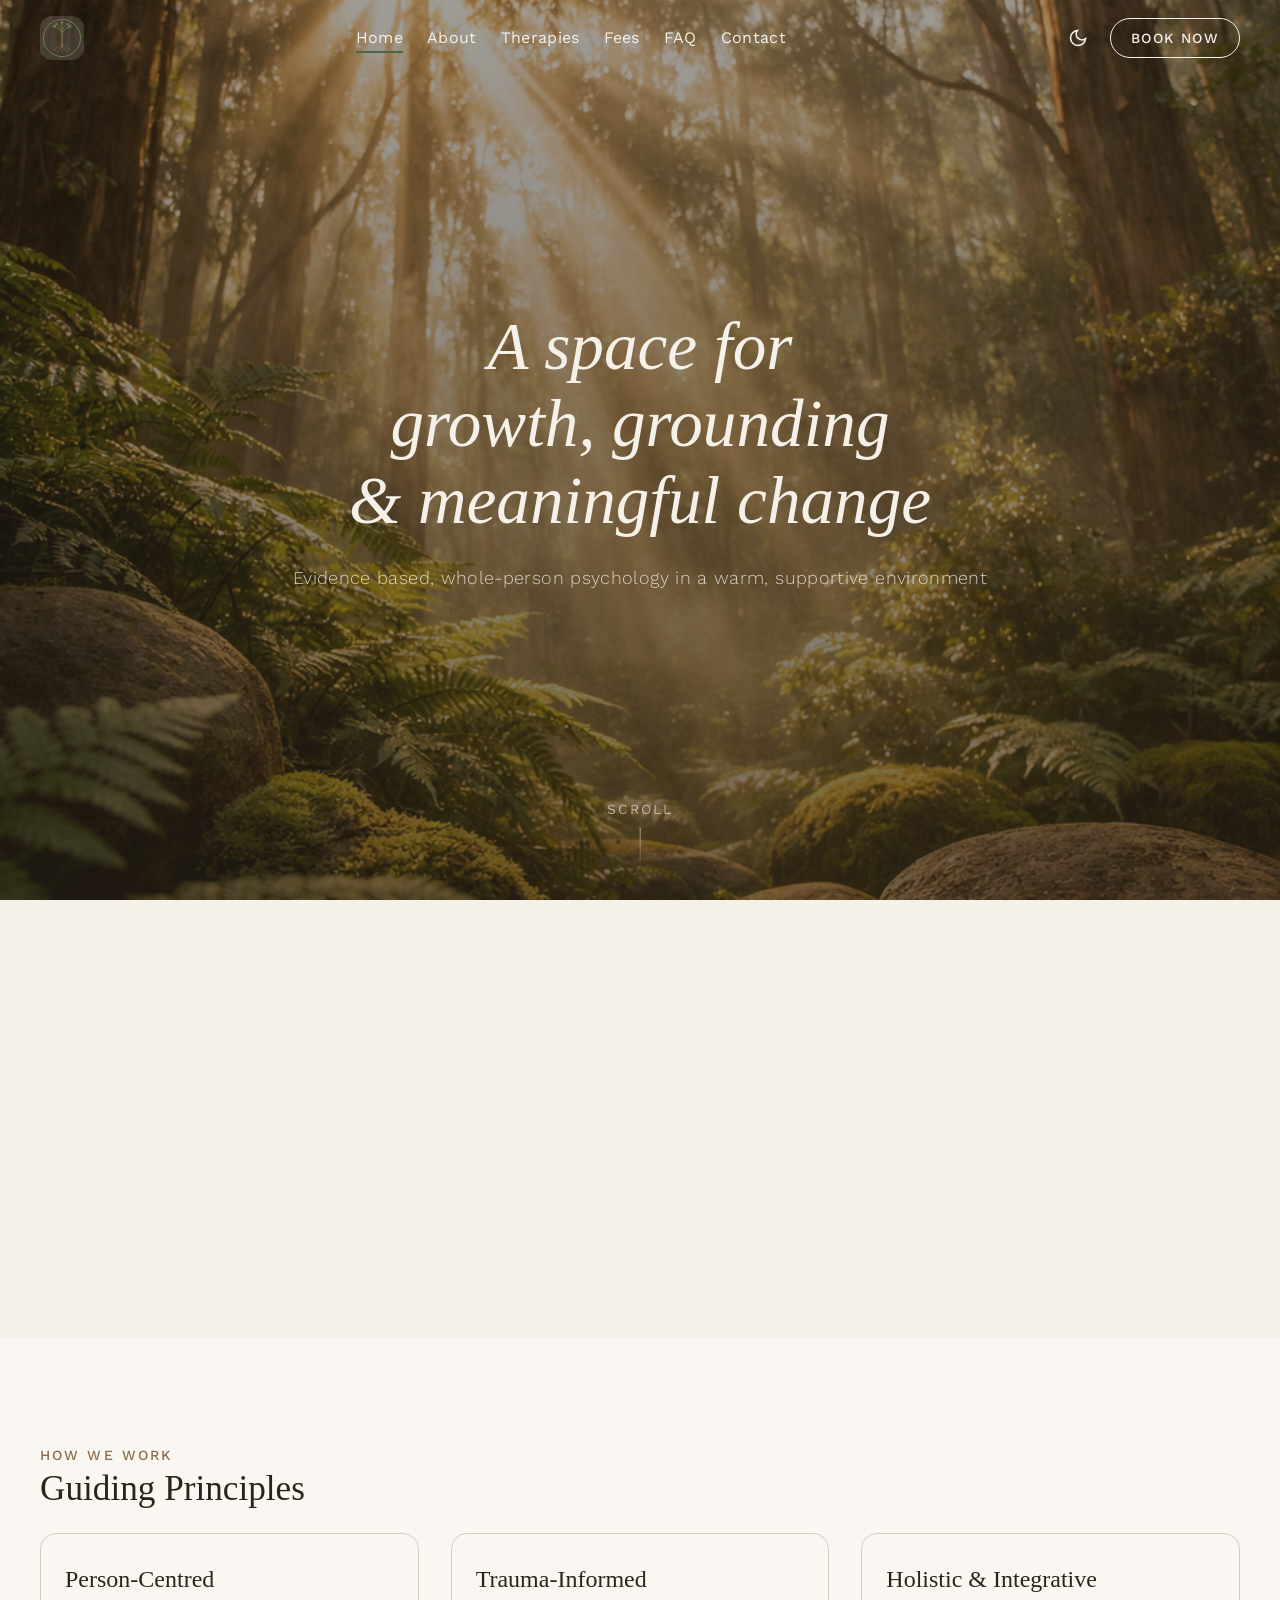
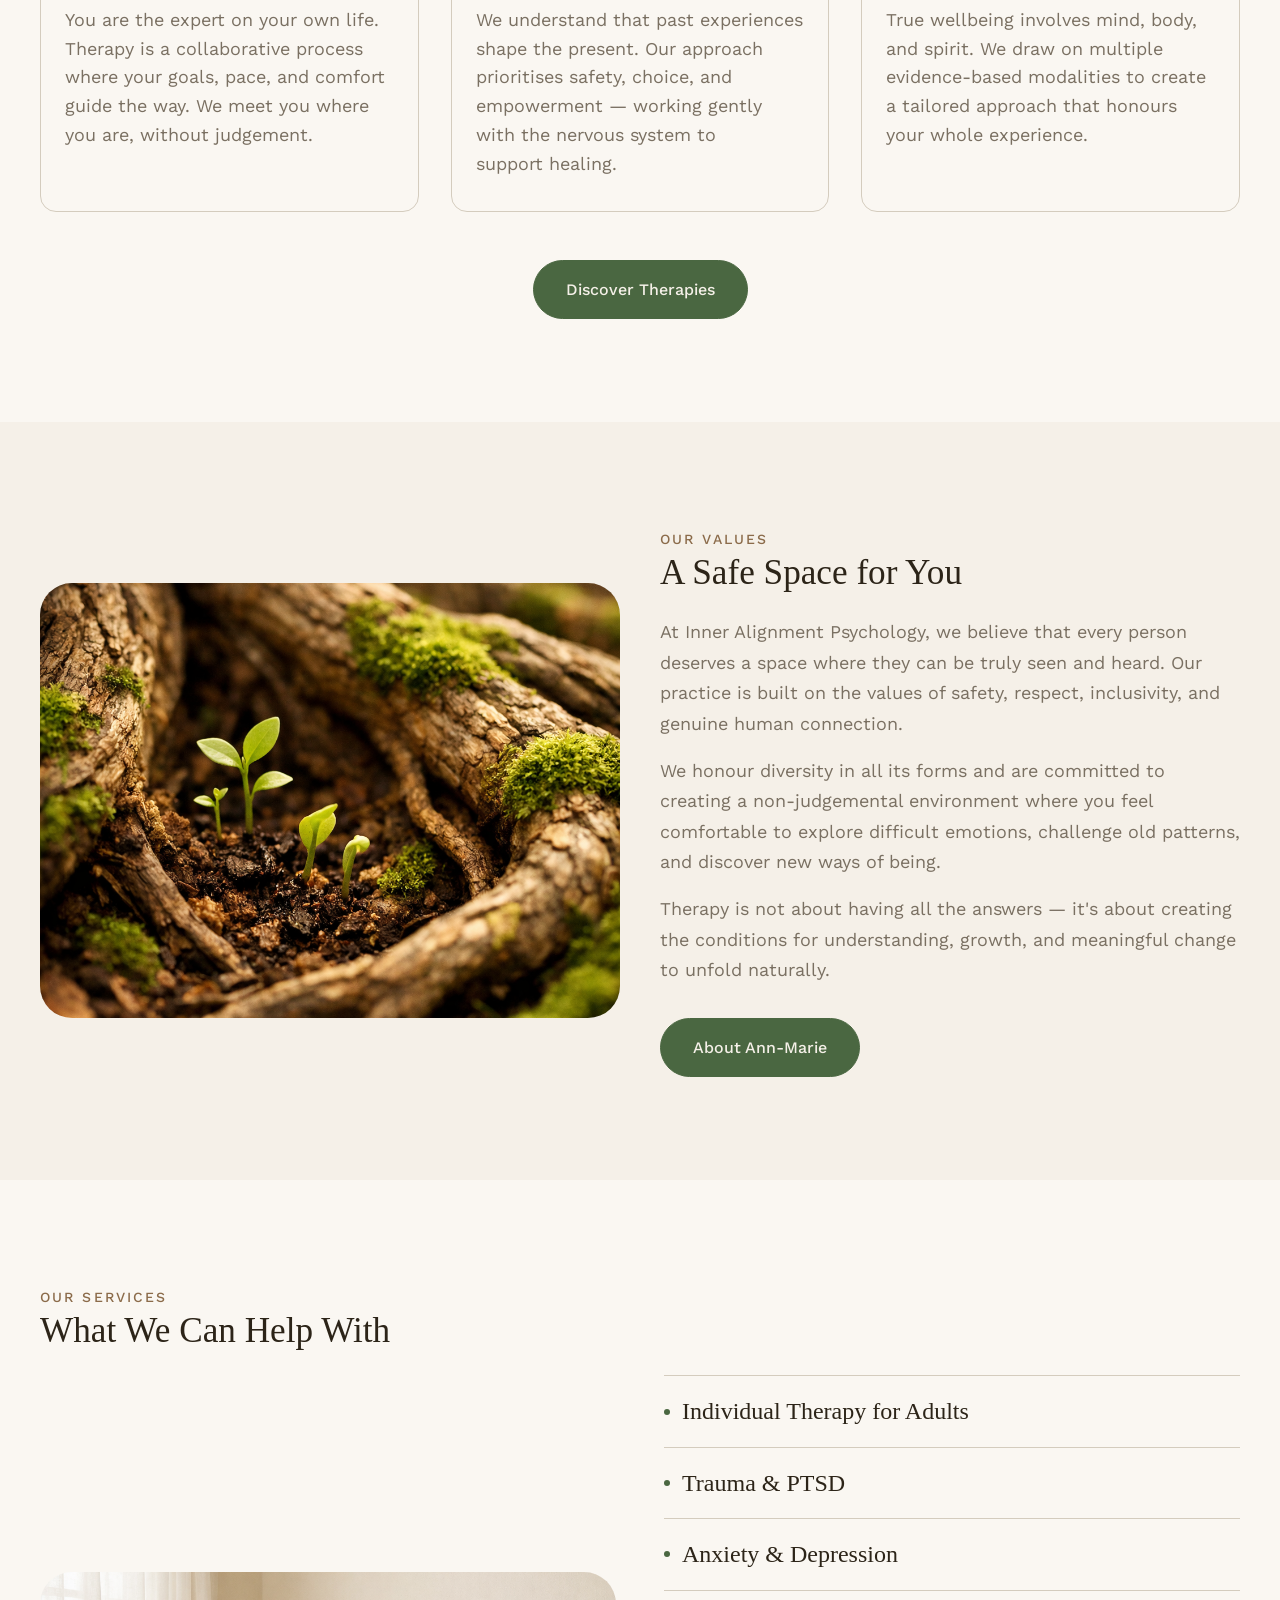
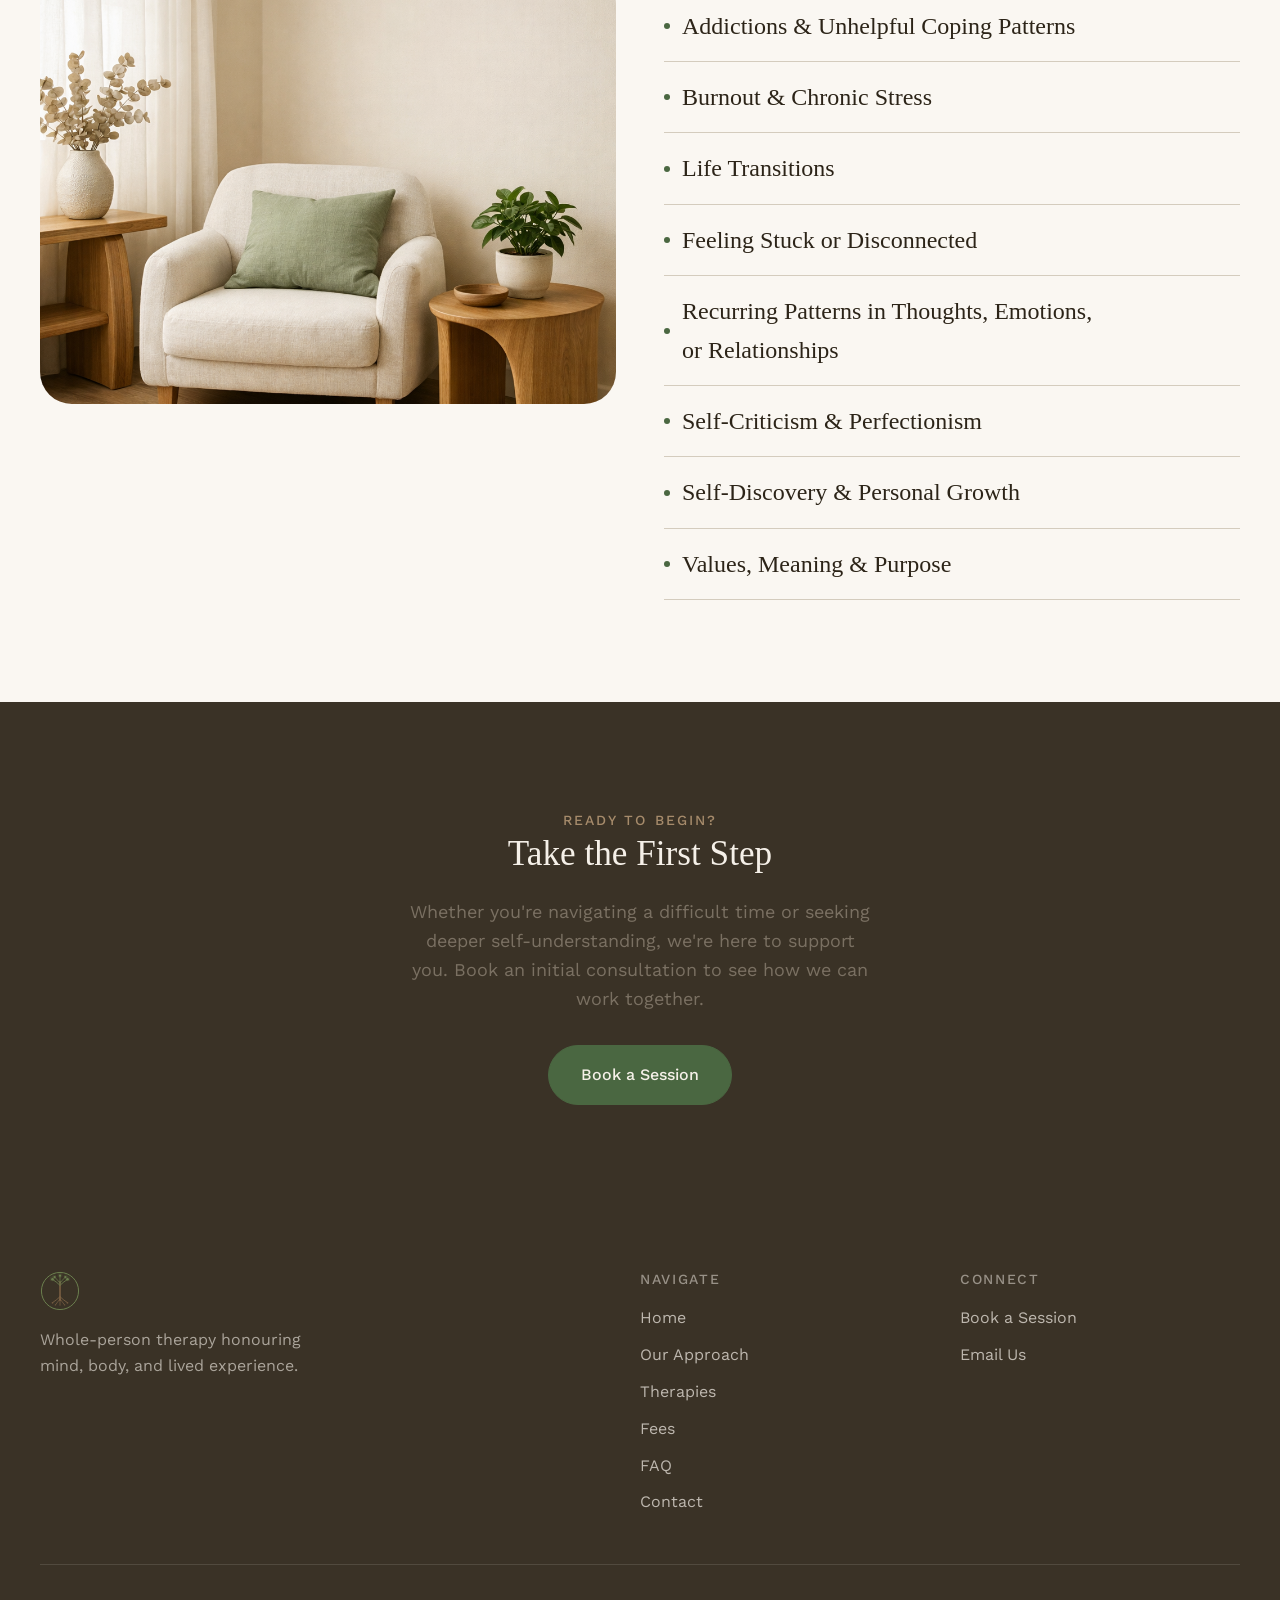
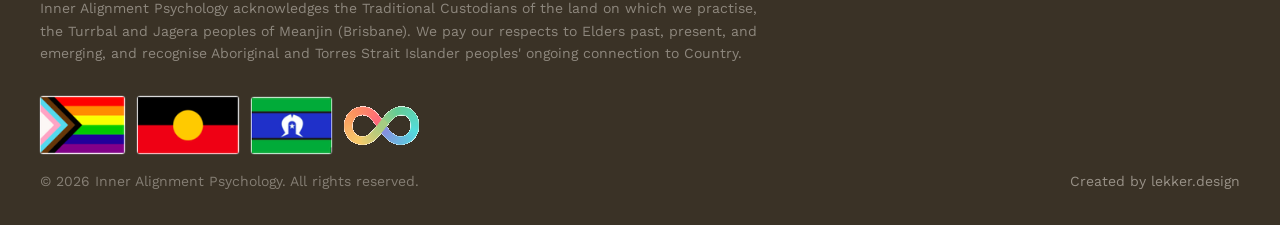
==== commit 750f4c3e: "Fix flag white-box issue: tight-crop padding, add subtle outline - Re-crop all 4 images to remove wh" ====
--- a/index.html
+++ b/index.html
@@ -240,10 +240,10 @@
     <div class="footer-bottom">
       <p class="footer-acknowledgement">Inner Alignment Psychology acknowledges the Traditional Custodians of the land on which we practise, the Turrbal and Jagera peoples of Meanjin (Brisbane). We pay our respects to Elders past, present, and emerging, and recognise Aboriginal and Torres Strait Islander peoples' ongoing connection to Country.</p>
       <div style="display:flex;gap:0.75rem;margin-top:1rem;flex-wrap:wrap;align-items:center;" aria-label="Inclusion and diversity symbols">
-        <img src="./assets/pride-flag.png"       alt="Intersex-Inclusive Progress Pride Flag" height="33" style="border-radius:2px;">
-        <img src="./assets/aboriginal-flag.png"  alt="Aboriginal Flag"                         height="33" style="border-radius:2px;">
-        <img src="./assets/tsi-flag.png"         alt="Torres Strait Islander Flag"              height="33" style="border-radius:2px;">
-        <img src="./assets/nd-infinity.png"      alt="Neurodiversity rainbow infinity symbol"   height="33">
+        <img src="./assets/pride-flag.png"      alt="Intersex-Inclusive Progress Pride Flag"  height="30" style="border-radius:3px;outline:1px solid rgba(128,128,128,0.3);">
+        <img src="./assets/aboriginal-flag.png" alt="Aboriginal Flag"                          height="30" style="border-radius:3px;outline:1px solid rgba(128,128,128,0.3);">
+        <img src="./assets/tsi-flag.png"        alt="Torres Strait Islander Flag"               height="30" style="border-radius:3px;outline:1px solid rgba(128,128,128,0.3);">
+        <img src="./assets/nd-infinity.png"     alt="Neurodiversity rainbow infinity symbol"    height="30">
       </div>
       <div class="footer-credits">
         <span>&copy; 2026 Inner Alignment Psychology. All rights reserved.</span>
